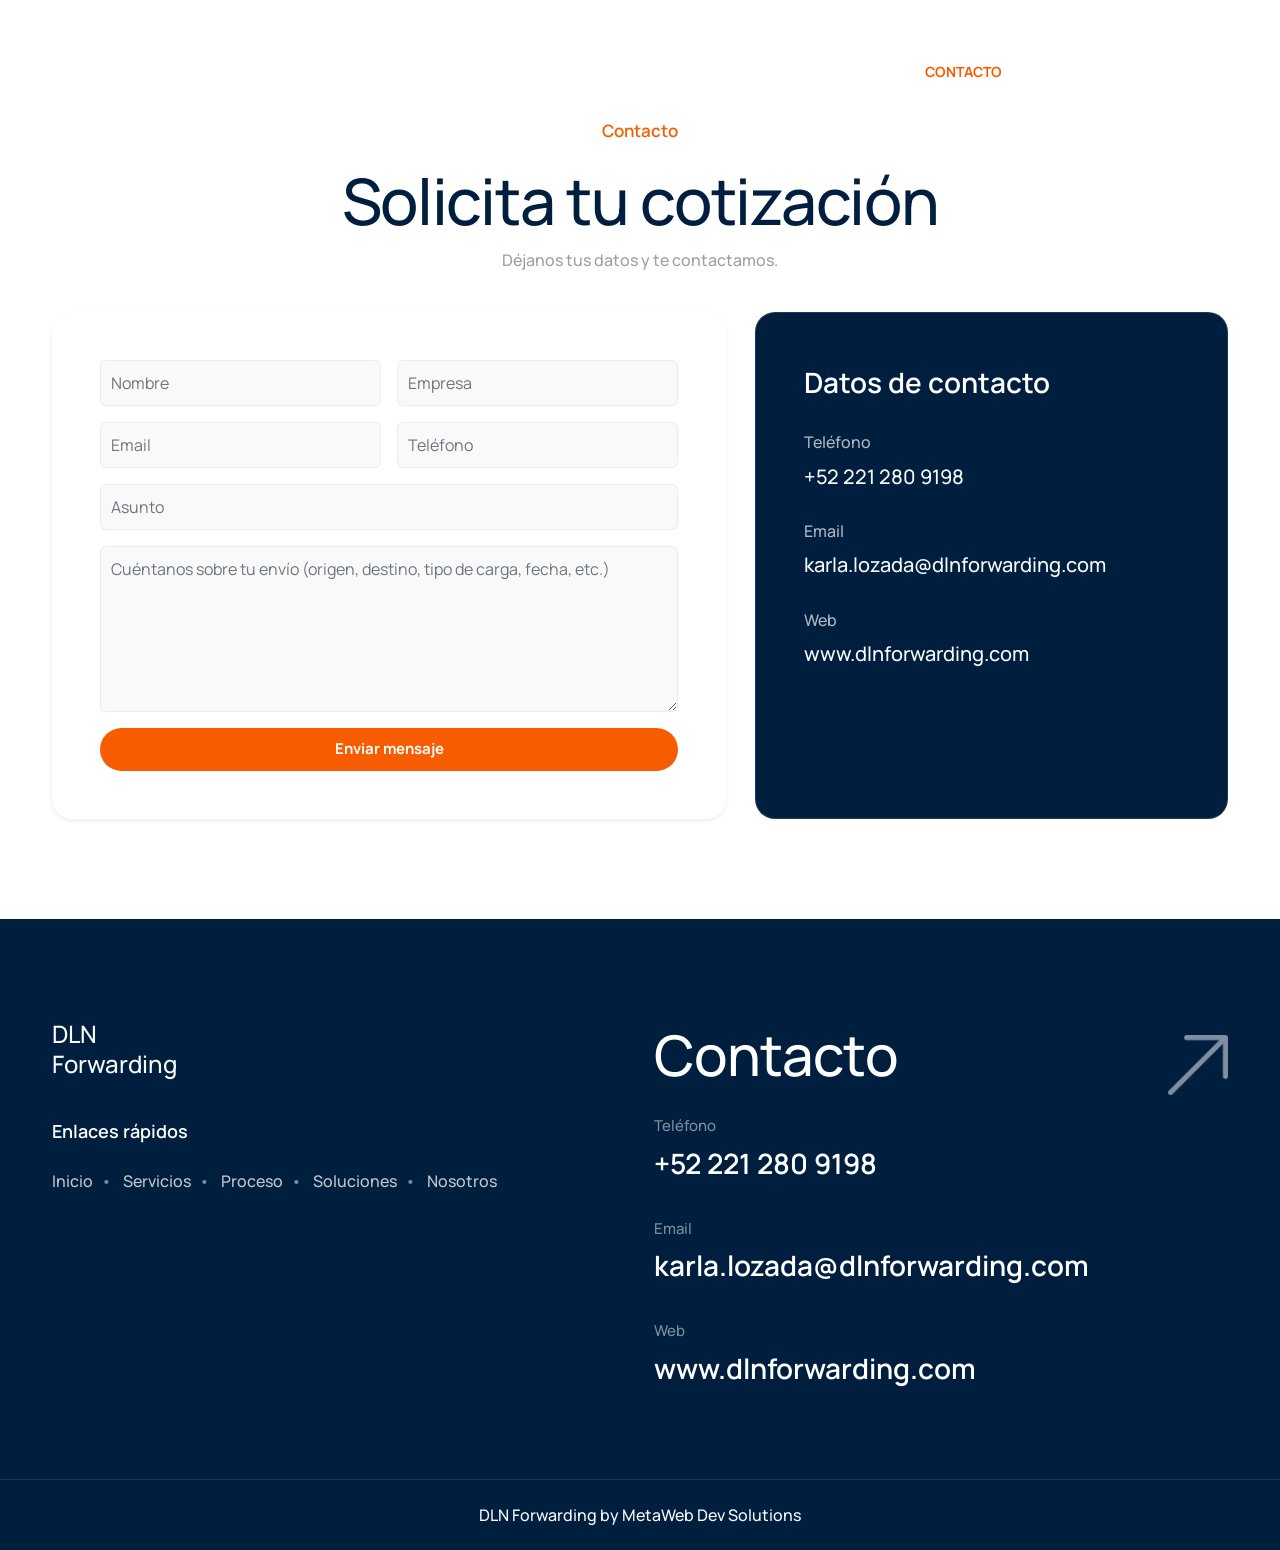
==== contact.html @ a341698b "contact" ====
<!DOCTYPE html>
<html lang="es">

<head>
    <title>Contacto | DLN Forwarding</title>
    <meta content="text/html;charset=utf-8" http-equiv="Content-Type">
    <meta content="width=device-width, initial-scale=1.0" name="viewport">
    <meta content="Contacto - DLN Forwarding" name="description">
    <meta content="" name="keywords">
    <meta content="" name="author">
    <link href="css/bootstrap.min.css" rel="stylesheet" type="text/css" id="bootstrap">
    <link href="css/plugins.css" rel="stylesheet" type="text/css">
    <link href="css/swiper.css" rel="stylesheet" type="text/css">
    <link href="css/swiper-custom-1.css" rel="stylesheet" type="text/css">
    <link href="css/style.css" rel="stylesheet" type="text/css">
    <link href="css/coloring.css" rel="stylesheet" type="text/css">
    <link id="colors" href="css/colors/scheme-01.css" rel="stylesheet" type="text/css">
</head>

<body>
    <div id="wrapper">
        <div id="de-loader"></div>

        <header class="header-static transparent mt-lg-4 pt-lg-2">
            <div class="container">
                <div class="row">
                    <div class="col-md-12">
                        <div class="de-flex sm-pt10">
                            <div class="de-flex-col">
                                <div id="logo">
                                    <a href="index.html">
                                        <div class="logo">DLN Forwarding</div>
                                    </a>
                                </div>
                            </div>
                            <div class="de-flex-col header-col-mid">
                                <ul id="mainmenu">
                                    <li><a class="menu-item" href="index.html#top">Inicio</a></li>
                                    <li><a class="menu-item" href="index.html#section-services">Servicios</a></li>
                                    <li><a class="menu-item" href="index.html#section-tracking">Proceso</a></li>
                                    <li><a class="menu-item" href="index.html#section-why-choose-us">Soluciones</a></li>
                                    <li><a class="menu-item active" href="contact.html">Contacto</a></li>
                                </ul>
                            </div>
                            <div class="de-flex-col">
                                <div id="btn-extra">
                                    <span></span>
                                    <span></span>
                                </div>
                            </div>
                        </div>
                    </div>
                </div>
            </div>
        </header>

        <div class="no-bottom no-top" id="content">
            <section class="mx-3 mt-3">
                <div class="container">
                    <div class="row g-4 justify-content-center">
                        <div class="col-lg-8 text-center">
                            <div class="subtitle id-color">Contacto</div>
                            <h1 class="mb-2">Solicita tu cotización</h1>
                            <div class="op-8">Déjanos tus datos y te contactamos.</div>
                        </div>
                    </div>

                    <div class="row g-4 mt-2">
                        <div class="col-lg-7">
                            <div class="bg-white rounded-1 p-4 p-lg-5 shadow-sm">
                                <form action="https://formsubmit.co/karla.lozada@dlnforwarding.com" method="POST">
                                    <input type="hidden" name="_subject" value="Nuevo mensaje desde dlnforwarding.com">
                                    <input type="hidden" name="_captcha" value="false">
                                    <input type="hidden" name="_template" value="table">

                                    <div class="row g-3">
                                        <div class="col-md-6">
                                            <input class="form-control" name="Nombre" type="text" placeholder="Nombre"
                                                required>
                                        </div>
                                        <div class="col-md-6">
                                            <input class="form-control" name="Empresa" type="text" placeholder="Empresa">
                                        </div>
                                        <div class="col-md-6">
                                            <input class="form-control" name="Email" type="email"
                                                placeholder="Email" required>
                                        </div>
                                        <div class="col-md-6">
                                            <input class="form-control" name="Teléfono" type="tel"
                                                placeholder="Teléfono">
                                        </div>
                                        <div class="col-12">
                                            <input class="form-control" name="Asunto" type="text" placeholder="Asunto"
                                                required>
                                        </div>
                                        <div class="col-12">
                                            <textarea class="form-control" name="Mensaje" rows="6"
                                                placeholder="Cuéntanos sobre tu envío (origen, destino, tipo de carga, fecha, etc.)"
                                                required></textarea>
                                        </div>
                                        <div class="col-12">
                                            <button class="btn-main fx-slide w-100" type="submit">
                                                <span>Enviar mensaje</span>
                                            </button>
                                        </div>
                                    </div>
                                </form>
                            </div>
                        </div>

                        <div class="col-lg-5">
                            <div class="dln-highlight text-light p-4 p-lg-5 rounded-1 h-100">
                                <h3 class="mb-4">Datos de contacto</h3>

                                <div class="mb-4">
                                    <div class="op-7 mb-1">Teléfono</div>
                                    <div class="fs-20">+52 221 280 9198</div>
                                </div>

                                <div class="mb-4">
                                    <div class="op-7 mb-1">Email</div>
                                    <div class="fs-20 text-break">karla.lozada@dlnforwarding.com</div>
                                </div>

                                <div>
                                    <div class="op-7 mb-1">Web</div>
                                    <div class="fs-20 text-break">www.dlnforwarding.com</div>
                                </div>
                            </div>
                        </div>
                    </div>
                </div>
            </section>
        </div>

        <footer class="text-light section-dark">
            <div class="container">
                <div class="row g-4 justify-content-between">
                    <div class="col-md-6">
                        <div class="logo-footer fs-24 fw-700 mb-2">DLN Forwarding</div>
                        <div class="spacer-single"></div>
                        <div class="widget">
                            <h5>Enlaces rápidos</h5>
                            <div class="footer-links">
                                <a href="index.html#top">Inicio</a><span class="mx-2 op-5">•</span>
                                <a href="index.html#section-services">Servicios</a><span class="mx-2 op-5">•</span>
                                <a href="index.html#section-tracking">Proceso</a><span class="mx-2 op-5">•</span>
                                <a href="index.html#section-why-choose-us">Soluciones</a><span class="mx-2 op-5">•</span>
                                <a href="index.html#section-identidad">Nosotros</a>
                            </div>
                        </div>
                    </div>

                    <div class="col-md-6">
                        <div class="d-flex align-items-center justify-content-between">
                            <h2>Contacto</h2>
                            <img src="images/ui/up-right-arrow.webp" class="w-60px op-5" alt="">
                        </div>

                        <div class="widget">
                            <div class="op-5 fs-15">Teléfono</div>
                            <h3>+52 221 280 9198</h3>

                            <div class="spacer-20"></div>

                            <div class="op-5 fs-15">Email</div>
                            <h3 class="text-break">karla.lozada@dlnforwarding.com</h3>

                            <div class="spacer-20"></div>

                            <div class="op-5 fs-15">Web</div>
                            <h3 class="text-break">www.dlnforwarding.com</h3>
                        </div>
                    </div>
                </div>
            </div>
            <div class="subfooter">
                <div class="container">
                    <div class="row">
                        <div class="col-md-12 text-center">
                            DLN Forwarding by MetaWeb Dev Solutions
                        </div>
                    </div>
                </div>
            </div>
        </footer>
    </div>

    <script src="JS/plugins.js"></script>
    <script src="JS/designesia.js"></script>
    <script src="JS/swiper.js"></script>
    <script src="JS/custom-swiper-1.js"></script>
    <script src="JS/custom-marquee.js"></script>
</body>

</html>
---- css/style.css ----
/* ================================================== */


/* LogiXPress
/* created by designesia

@charset "utf-8";

Table of content:
- import font
- import icons(font)
- variables
- body
- aside
- media query
*/

/* ================================================== */

@import url('https://fonts.googleapis.com/css2?family=Manrope:ital,wght@0,200;0,300;0,400;0,500;0,600;0,700;0,800;1,200;1,300;1,400;1,500;1,600;1,700;1,800&display=swap');
@import url('https://fonts.googleapis.com/css2?family=Inter:ital,wght@0,200;0,300;0,400;0,500;0,600;0,700;0,800;1,200;1,300;1,400;1,500;1,600;1,700;1,800&display=swap');

/* ================================================== */


/* import fonts icon */


/* ================================================== */

/* css variables */
* {
    /* body font */
    --body-font: "Manrope", Helvetica, Arial, sans-serif;
    --body-font-size: 16px;
    --body-font-color: #888;
    --body-font-color-bg-dark: rgba(255, 255, 255, .75);
    --body-font-weight: 500;
    /* heading font */
    --heading-font: "Manrope", Helvetica, Arial, sans-serif;
    --heading-font-weight: 500;
    --heading-font-color: #001F3F;
    --heading-font-color-bg-dark: #ffffff;
    --heading-text-transform: none;
    /* h1 */
    --h1-font-size: 64px;
    --h1-font-weight: var(--heading-font-weight);
    --h1-letter-spacing: -0.02em;
    --h1-line-height: 1.15em;
    --h1-margin-bottom: 20px;
    /* h2 */
    --h2-font: var(--heading-font);
    --h2-font-size: 56px;
    --h2-font-weight: var(--heading-font-weight);
    --h2-letter-spacing: -0.015em;
    --h2-line-height: 1.3em;
    --h2-margin-bottom: 20px;
    /* h3 */
    --h3-font-size: 28px;
    --h3-font-weight: 600;
    --h3-letter-spacing: 0;
    --h3-line-height: 1.5em;
    --h3-margin-bottom: 10px;
    /* h4 */
    --h4-font-size: 20px;
    --h4-font-weight: 600;
    --h4-letter-spacing: 0;
    --h4-line-height: 1.6em;
    --h4-margin-bottom: 10px;
    /* h5 */
    --h5-font-size: 18px;
    --h5-font-weight: 600;
    --h5-letter-spacing: 0;
    --h5-line-height: 1.6em;
    --h5-margin-bottom: 10px;
    /* h6 */
    --h6-font-size: 16px;
    --h6-font-weight: 600;
    --h6-letter-spacing: 0;
    --h6-line-height: 1.6em;
    --h6-margin-bottom: 10px;
    /* mainmenu */
    --mainmenu-font: var(--body-font);
    --mainmenu-font-size: 14px;
    --mainmenu-font-weight: bold;
    --mainmenu-letter-spacing: 0;
    --mainmenu-text-transform: uppercase;
    /* header logo */
    --logo-width: 240px;
    --logo-footer-width: 150px;
    /* misc */
    --border-default: solid 1px rgba(30, 30, 30, 1);
    --bg-color-even: #E8E8E8;
    --bg-color-odd: #F4F4F4;
    --bg-light: #F8F9FA;
    --bg-dark-1: #001F3F;
    --bg-dark-2: #001F3F;
    --bg-dark-3: #001F3F;
    --bg-dark-1-rgb: 16, 16, 16;
    --bg-grey: #eeeeee;
    --bg-gradient-1: 0deg, rgba(var(--primary-color-rgb), .1) 0%, rgba(var(--secondary-color-rgb), .2) 100%;
    --swiper-theme-color: var(--secondary-color);
    --rounded-1: 20px;
    --border-color: #bbbbbb;
    --container-max-width: 1240px;
    /* button */
    --btn-color: #fff;
    --btn-hover-bg: var(--bg-dark-1);
    --btn-font-family: var(--body-font);
    --btn-font-size: 15px;
    --btn-font-weight: bold;
    --btn-letter-spacing: 0;
    --btn-padding: 6px 25px;
    --btn-rounded: 30px;
    --btn-text-decoration: none;
    --btn-text-transform: none;
}

/* base background color */
.bg-color {
    background: var(--primary-color)
}

.bg-light {
    background: var(--bg-light) !important
}

.bg-dark,
.bg-dark-1 {
    background-color: var(--bg-dark-1) !important
}

.bg-dark-2 {
    background-color: var(--bg-dark-2) !important
}

.bg-dark-3 {
    background-color: var(--bg-dark-3) !important
}

.bg-grey {
    background-color: var(--bg-grey) !important
}

.bg-gradient-1 {
    background: -moz-linear-gradient(var(--bg-gradient-1)) !important;
    background: -webkit-linear-gradient(var(--bg-gradient-1)) !important;
    background: linear-gradient(var(--bg-gradient-1)) !important;
}

/* base color */
.id-color {
    color: var(--primary-color)
}

.rounded-1 {
    border-radius: var(--rounded-1) !important;
    -moz-border-radius: var(--rounded-1) !important;
    -webkit-border-radius: var(--rounded-1) !important;
}

.alt-font-1 {
    font-family: var(--alt-font-1);
}

/* ================================================== */


/* body */


/* ================================================== */

html {
    overflow-x: hidden;
    padding: 0;
    margin: 0;
}

body {
    overflow-x: hidden;
    font-family: var(--body-font);
    font-size: var(--body-font-size);
    font-weight: var(--body-font-weight);
    ;
    color: var(--body-font-color);
    padding: 0;
    line-height: 1.9em;
    word-spacing: 0px;
}

body.dark-scheme {
    color: var(--body-font-color-bg-dark);
    background: var(--bg-dark-1);
}

a,
a:hover {
    color: var(--body-font-color);
    text-decoration: none;
    outline: none;
}

.dark-scheme a,
.dark-scheme a:hover,
.text-light a,
.text-light a:hover {
    color: var(--body-font-color-bg-dark);
    text-decoration: none;
    outline: none;
}


/* ================================================== */


/*  header  */


/* ================================================== */

header {
    width: 100%;
    position: absolute;
    left: 0;
    z-index: 1001;
    background: var(--bg-dark-1);
    margin: 0;
}

header.header-s1 {
    top: 0;
}

header.header-bg {
    background: rgba(0, 0, 0, 0.5);
}

header.transparent {
    background: none;
}

body:not(.side-layout) header:not(.smaller):not(.header-mobile).header-light.transparent {
    background: rgba(255, 255, 255, 0.0);
}

header.autoshow {
    top: -120px;
    height: 70px !important;
}

header.autoshow.scrollOn,
header.autoshow.scrollOff {
    -o-transition: .5s;
    -ms-transition: .5s;
    -moz-transition: .5s;
    -webkit-transition: .5s;
    transition: .5s;
    outline: none;
}

header.autoshow.scrollOn {
    top: 0;
}

header.autoshow.scrollOff {
    opacity: ;
    top: -120px;
}

header div#logo {
    color: white;
    -webkit-transition: all 0.3s;
    -moz-transition: all 0.3s;
    -ms-transition: all 0.3s;
    -o-transition: all 0.3s;
    transition: all 0.3s;
}

header .logo-2 {
    display: none;
}

header .logo-scroll {
    display: none;
}

header .logo,
header .logo-2 {
    font-family: var(--body-font);
    color: #fff;
    font-size: 40px;
    font-weight: 300;
}

header .logo-2 {
    color: #333;
}

header.header-full nav {
    float: left;
}

header nav a {
    -webkit-transition: all 0.3s;
    -moz-transition: all 0.3s;
    -ms-transition: all 0.3s;
    -o-transition: all 0.3s;
    transition: all 0.3s;
}

header nav a:hover {
    color: #555;
}

header.smaller #mainmenu ul ul {
    top: 0px;
}

header.smaller {
    position: fixed;
    top: 0px;
    background: var(--bg-dark-1);
    -webkit-backdrop-filter: blur(10px);
    -o-backdrop-filter: blur(10px);
    -moz-backdrop-filter: blur(10px);
    backdrop-filter: blur(10px);
    border: none;
    */
}

header.header-mobile.header-float .header-inner,
header.smaller.header-float .header-inner {
    background: none;
    margin-top: 0;
    padding: 0;
}

header.smaller.header-float.header-light .header-inner {
    background: none;
}


header.header-light.smaller {
    background: rgba(255, 255, 255, 1.0);
}

.scroll-down {
    margin-top: -90px;
}

.scroll-up {
    margin-top: 0;
}

header.header-center.scroll-down {
    margin-top: -175px;
}

header.header-center #logo-center {
    display: inline-block;
    padding-top: 40px;
}

header.header-center #mainmenu {
    display: inline-block;
}

header.header-center {
    text-align: center;
}

header.header-center #logo {
    display: none;
}

header.smaller div#logo,
header.s2 div#logo {}

header.smaller .logo-init {
    display: none;
}

header.smaller #topbar {
    margin-top: -42px;
    overflow: hidden;
}

header.smaller #topbar.topbar-dark {
    background: rgba(34, 34, 34, .05);
}

header.smaller #topbar.topbar-dark a {
    color: #333333;
}

header .logo-mobile {
    display: none;
}


header.smaller.scroll-light {
    background: #ffffff;
}

header.scroll-light .logo-scroll {
    display: none;
}

header.smaller.scroll-light .logo-main {
    display: none;
}

header.smaller.scroll-light .logo-scroll {
    display: block;
}

header.smaller.scroll-dark {
    background: var(--bg-color-even);
}

header.header-light .h-phone,
header.smaller.scroll-light .h-phone {
    color: #202020;
}

header:not(.header-light).smaller.scroll-light div#logo .logo {
    display: none;
}

header.smaller.scroll-light div#logo .logo-2 {
    display: inline-block;
}

header.smaller.scroll-light div#logo .logo-scroll {
    display: inline-block;
}

header.smaller.header-light div#logo .logo {
    display: none;
}

header.smaller.scroll-light .social-icons i {
    color: var(--heading-font-color);
}

header.smaller.scroll-light #mainmenu li a,
header.smaller.scroll-light #mainmenu li.has-child:after {
    color: var(--heading-font-color);
}

.logo-smaller div#logo {
    width: 150px;
    height: 30px;
    line-height: 65px;
    font-size: 30px;
}

.logo-smaller div#logo img {
    font-size: 30px;
}

div#logo img {
    max-width: var(--logo-width);
}

footer .logo-footer {
    max-width: var(--logo-footer-width);
}

header.smaller div#logo .logo-1 {
    display: none;
}

header.smaller div#logo .logo-2 {
    display: inline-block;
}

.logo-small {
    margin-bottom: 20px;
}

header.header-full {
    padding-left: 30px;
    padding-right: 30px;
}

header .header-row {
    text-align: center;
}

header .header-col {
    position: relative;
    height: 100%;
}

/* left col header */
header .header-col.left {
    float: left;
    padding: 0 30px 0 0;
    /* border-right:solid 1px rgba(255,255,255,.2); */
}

/* middle col header */
header .header-col.mid {
    float: right;
}

header .header-col.mid .social-icons {
    float: right;
    /* border-left:solid 1px rgba(255,255,255,.2); */
    padding: 0 30px 0 30px;
}

header.header-float .header-inner {
    padding: 0 30px;
    background: var(--bg-dark-1);
    margin-top: 40px;
    border-radius: 10px;
    -moz-border-radius: 10px;
    -webkit-border-radius: 10px;
}

header.header-float.header-light .header-inner {
    background: #ffffff;
}

header.header-static {
    background: none;
    position: absolute;
    top: 0;
    -webkit-backdrop-filter: blur(0);
    -o-backdrop-filter: blur(0);
    -moz-backdrop-filter: blur(0);
    backdrop-filter: blur(0);
}

.header-col-right {
    text-align: right;
}

/* subheader */

#subheader {
    overflow: hidden;
    position: relative;
    padding: 160px 0 120px 0;
    text-align: center;
}

#subheader h1 {
    font-size: 56px;
    margin-bottom: 0;
}

#subheader.dark {
    background-color: #1A1C26;
}

#subheader.dark h1 {
    color: #fff;
}

.de-overlay {
    position: absolute;
    width: 100%;
    height: 100%;
    top: 0;
    left: 0;
    background: rgba(var(--bg-dark-1-rgb), .35);
}

.de-overlay-gradient {
    position: absolute;
    width: 100%;
    height: 100%;
    top: 0;
    left: 0;
    background: linear-gradient(45deg, rgba(var(--primary-color-rgb), .8), rgba(var(--secondary-color-rgb), .8));
}


.de-overlay-gradient-2 {
    position: absolute;
    width: 100%;
    height: 100%;
    top: 0;
    left: 0;
    background: linear-gradient(45deg, rgba(var(--primary-color-rgb), .8) 0%, rgba(var(--secondary-color-rgb), 0) 100%);
}

.crumb-wrapper {
    position: absolute;
    padding: 0 20px;
    padding-bottom: 5px;
    bottom: 0;
    z-index: 1;
    text-align: center;
    left: 50%;
    transform: translateX(-50%);
    background: rgba(255, 255, 255, .1);
}

.crumb {
    font-size: 13px;
}


.crumb {
    display: inline-block;
    padding: 3px 10px;
    margin-top: 20px;
    line-height: 1.2em;
    border-radius: 30px;
    -moz-border-radius: 30px;
    -webkit-border-radius: 30px;
}

.text-light .crumb a {
    color: rgba(255, 255, 255, 1.0);
}


#subheader.text-light .crumb {
    color: #fff;
}

#subheader .small-border-deco {
    display: block;
    margin: 0 auto;
    margin-top: 20px;
    width: 100%;
    height: 1px;
    background: rgba(255, 255, 255, .1);
}

#subheader .small-border-deco span {
    display: block;
    margin: 0 auto;
    height: 2px;
    width: 100px;
}

#subheader.dark h2,
#subheader.dark h4 {
    color: #fff;
}

#subheader.dark h2 {
    font-size: 48px;
}

#subheader.s2 {
    text-align: left;
    padding: 120px 0 20px;
    border: solid 1px #ddd;
    border-left: none;
    border-right: none;
}

.rtl #subheader.s2 {
    text-align: right;
}


#subheader.s2 h1,
#subheader.s2 .crumb {
    margin: 0;
    padding: 0;
}

#subheader.s2 .crumb {
    float: right;
    margin-top: 10px;
}

.rtl #subheader.s2 .crumb {
    float: left;
}


/* ================================================== */


/* navigation */


/* ================================================== */

#mainmenu {
    font-size: 13px;
    margin: 0 auto;
    padding: 0;
    float: none;
    counter-reset: my-awesome-counter;
}

#mainmenu ul {
    margin: 0px 0px;
    padding: 0px;
    height: 30px;
    background: #ffffff;
    color: var(--body-font-color);
}

#mainmenu ul:not(.mega) {
    border: solid 1px #dddddd;
}

.dark-scheme #mainmenu ul {
    background: var(--bg-dark-1);
    border: solid 1px rgba(255, 255, 255, .1);
}

#mainmenu li {
    margin: 0px 0px;
    padding: 0px 0px;
    float: left;
    display: inline;
    list-style: none;
    position: relative;
}

#mainmenu>li {
    margin-right: 30px;
}

#mainmenu>li:last-child {
    margin-right: 0;
}

#mainmenu>li {
    counter-increment: my-awesome-counter;
}

#mainmenu li a.new:before {
    content: "NEW";
    font-size: 12px;
    padding: 1px 4px;
    border-radius: 3px;
    -moz-border-radius: 3px;
    -webkit-border-radius: 3px;
    margin-right: 5px;
    color: #ffffff;
    background: var(--primary-color);
}

/*
#mainmenu>li::before {
  content: counter(my-awesome-counter) ' â€”';
  right: 8px;
  top: 5px;
  color:var(--secondary-color);
  margin-right: 5px;
  font-weight: 500;
  font-family: var(--heading-font);
}
*/

header.smaller #mainmenu>li::before {
    transform: scale(0);
}

#mainmenu>li.has-child:after {
    font-family: FontAwesome;
    content: "\f078";
    padding-left: 5px;
    font-size: 8px;
    position: relative;
    top: -2px;
    color: rgba(255, 255, 255, .75);
}

.rtl #mainmenu li.has-child:after {
    padding-left: 15px;
}

.header-light #mainmenu li.has-child:after {
    color: rgba(0, 0, 0, .5);
}

#mainmenu>li>a {
    padding-right: 6px;
    font-size: var(--mainmenu-font-size);
    font-weight: var(--mainmenu-font-weight);
    text-transform: var(--mainmenu-text-transform);
    letter-spacing: var(--mainmenu-letter-spacing);
}

#mainmenu li.has-child>a {
    padding-right: 0px;
}

#mainmenu a {
    position: relative;
    display: inline-block;
    padding-top: 25px;
    padding-bottom: 25px;
    text-decoration: none;
    color: #ffffff;
    text-align: center;
    outline: none;
}

#mainmenu p {
    line-height: 1.8em;
    margin-bottom: 0;
}

header.header-light #mainmenu a {
    color: var(--heading-font-color);
}

#mainmenu a span:not(.badge) {
    position: relative;
    width: 0%;
    color: #ffffff;
    display: block;
    font-size: 10px;
    text-transform: uppercase;
    line-height: 14px;
    border-bottom: solid 2px #ffffff;
}

#mainmenu li:hover a span:not(.badge) {
    width: 100%;
}

#mainmenu li li a span:not(.badge) {
    float: right;
    margin-top: 5px;
}

#mainmenu a.active span:not(.badge) {
    width: 100%;
    margin-left: 0%;
}

.header-light {
    background: #ffffff;
}

.header-light #mainmenu>li>a {
    color: var(--heading-font-color);
}

#mainmenu li li {
    font-family: var(--body-font);
    font-size: 14px;
}

#mainmenu li li:last-child {
    border-bottom: none;
}

#mainmenu li li a {
    padding: 5px 15px;
    border-top: none;
    color: #606060;
    width: 100%;
    border-left: none;
    text-align: left;
    font-weight: normal;
    border-bottom: solid 1px rgba(255, 255, 255, .1);
    letter-spacing: 0;
}

#mainmenu li:last-child>a {
    border-bottom: none;
}

.dark-scheme #mainmenu li li a {
    color: #ffffff;
}

.rtl #mainmenu li li a {
    text-align: right;
}

#mainmenu li li a:hover {
    color: #111;
}

#mainmenu li li a:after {
    content: none;
}

#mainmenu li li a:hover,
#mainmenu ul li:hover>a {
    background: var(--primary-color);
    color: #fff;
}

#mainmenu li a.active {
    color: var(--primary-color) !important;
}

#mainmenu li ul {
    width: 190px;
    height: auto;
    position: absolute;
    left: 0px;
    z-index: 10;
    visibility: hidden;
    opacity: 0;
    border-radius: 3px;
}

#mainmenu ul li b {
    background: #333;
    color: #ffffff;
    padding: 0 3px;
    padding-bottom: 3px;
    font-size: 10px;
    margin-right: 3px;
    border-radius: 2px;
    -moz-border-radius: 2px;
    -webkit-border-radius: 2px;
}

#mainmenu li li {
    font-size: 14px;
    display: block;
    float: none;
    text-transform: none;
}

#mainmenu li:hover>ul {
    visibility: visible;
    opacity: 1;
    margin-top: 0px;
}

#mainmenu li ul ul:not(.ul-list) {
    top: 0px;
    margin-left: 188px;
}

#mainmenu select {
    padding: 10px;
    height: 36px;
    font-size: 14px;
    border: none;
    background: #ff4200;
    color: #eceff3;
}

#mainmenu select option {
    padding: 10px;
}

#mainmenu .btn-type {
    padding: 0;
    margin: 0;
}

#mainmenu .btn-type a {
    background: #eee;
    padding: 0;
    margin: 0;
}

#mainmenu>li ul.mega {
    position: fixed;
    left: 0;
    height: 0%;
    width: 100%;
    visibility: hidden;
    opacity: 0;
    overflow: hidden;
    padding: 0;
    -webkit-box-shadow: none;
    -moz-box-shadow: none;
    box-shadow: none;
    background: none;
}

#mainmenu>li ul.mega .sb-menu {
    background: #fff;
    border-radius: 6px;
    -moz-border-radius: 6px;
    -webkit-border-radius: 6px;
    border: solid 1px #dddddd;
}

.dark-scheme #mainmenu>li ul.mega .sb-menu {
    background: var(--bg-dark-1);
    border-color: rgba(255, 255, 255, .1);
}

#mainmenu li:hover ul.mega {
    visibility: visible;
    opacity: 1;
}

#mainmenu li ul.mega>li,
#mainmenu li ul.mega>li a {
    width: 100%;
}

#mainmenu li ul.mega li.title {
    padding: 0px 10px 15px 10px;
    text-align: left;
    color: #fff;
    font-weight: bold;
}

#mainmenu li ul.mega>li ul {
    position: static;
    visibility: visible;
    opacity: 1;
    left: 0;
    float: none;
    width: 100%;
}

#mainmenu ul.mega>li ul li {
    margin: 0;
    padding: 0;
}

#mainmenu ul.mega>li ul li:last-child {
    border-bottom: none;
}

#mainmenu li ul.mega .menu-content {
    background: #171A21;
    padding: 30px;
}

#mainmenu li ul.mega li.title {
    font-family: var(--main-font);
    padding: 0px;
    text-align: left;
    font-weight: bold;
    color: #586383;
}

#mainmenu ul.mega>li ul {
    border: none;
}

#mainmenu li ul.mega ul li a {
    background: none;
    padding: 2px 0;
}

#mainmenu li ul.mega ul li a:hover {
    color: #35404e;
}

header.header-mobile #mainmenu>li ul.mega {
    visibility: visible;
    opacity: 1;
}

header:not(.header-mobile) #mainmenu>li:hover ul.mega {
    height: auto;
}

/* menu toggle for mobile */

#menu-btn {
    line-height: 1.5em;
    display: none;
    float: right;
    width: 32px;
    height: 32px;
    padding: 4px;
    text-align: center;
    cursor: poInter;
    color: #fff;
    margin-top: 0px;
    margin-left: 20px;
}

#menu-btn:before {
    font-family: FontAwesome;
    content: "\f0c9";
    font-size: 20px;
}

#menu-btn.menu-open:before {
    content: "\f068";
}

.rtl #menu-btn {
    float: left;
}


#btn-extra {
    position: relative;
    margin-left: 20px;
    width: 24px;
    height: 12px;
    cursor: pointer;
}

#btn-extra span {
    content: '';
    display: block;
    position: absolute;
    top: 0;
    width: 100%;
    border-bottom: solid 2px #ffffff;
}

header.smaller.scroll-light #btn-extra span {
    border-bottom: solid 2px #000000;
}

#btn-extra.img {
    width: 32px;
    height: 32px;
}

#btn-extra img {
    width: 100%;
}

header.header-light #btn-extra span {
    border-bottom: solid 2px var(--heading-font-color);
}


#btn-extra span:nth-child(2) {
    top: auto;
    bottom: 0;
    right: 0;
}

#btn-extra:hover span {
    width: 70%;
}

.header-light #btn-extra span {
    background: var(--bg-dark-1);
}

#extra-wrap {
    position: fixed;
    z-index: 1002;
    top: 0;
    right: -500px;
    width: 500px;
    height: 100%;
    overflow: hidden;
    background: rgba(var(--bg-dark-1-rgb), .75);
    -webkit-backdrop-filter: blur(10px);
    -o-backdrop-filter: blur(10px);
    -moz-backdrop-filter: blur(10px);
    backdrop-filter: blur(10px);
}

#extra-wrap.open {
    right: 0;
}

#extra-content {
    padding: 50px;
    color: #ffffff;
    position: absolute;
    top: 0;
    bottom: 0;
    left: 0;
    right: -17px;
    overflow-y: scroll;
}

#btn-close {
    top: 50px;
    right: 50px;
    position: absolute;
    z-index: 1001;
    width: 26px;
    height: 26px;
    cursor: pointer;
}

#btn-close span {
    content: '';
    display: block;
    position: absolute;
    top: 50%;
    width: 100%;
    height: 2px;
    background: #ffffff;
    transform: rotate(45deg);
}

#btn-close span:nth-child(2) {
    transform: rotate(-45deg);
}


header.header-mobile.header-light,
header.header-mobile.header-light #menu-btn,
header.header-mobile.header-light #menu-btn:hover {
    background: none;
}

header.header-mobile.header-light #menu-btn {
    color: #222;
}


header.header-mobile.header-center #logo {
    display: block;
}

header.header-mobile.header-center #logo-center {
    display: none;
}

/* ================================================== */


/* content */


/* ================================================== */

#content {
    width: 100%;
    background: #ffffff;
    padding: 90px 0 90px 0;
    z-index: 100;
}

.dark-scheme #content {
    background: var(--bg-dark-1);
}

.dark-scheme #content {
    background: var(--bg-dark-1);
}

/* ================================================== */


/* section */


/* ================================================== */

section {
    padding: 100px 0 100px 0;
}

#content.zebra section:nth-child(even) {
    background: #fcfcfc;
}

section:not(.relative) {}

section.no-bg,
#content.no-bg {
    background: none !important;
}

.bottom-rounded {
    overflow: hidden;
    border-radius: 0 0 100% 100%;
    -moz-border-radius: 0 0 100% 100%;
    -webkit-border-radius: 0 0 100% 100%;
    padding-bottom: 200px;
}

.rounded-up {
    border-radius: 60px 60px 0 0;
    -moz-border-radius: 60px 60px 0 0;
    -webkit-border-radius: 60px 60px 0 0;
}

.rounded-down {
    border-radius: 0 0 60px 60px;
    -moz-border-radius: 0 0 60px 60px;
    -webkit-border-radius: 0 0 60px 60px;
}


.rounded-up-down {
    border-radius: 60px;
    -moz-border-radius: 60px;
    -webkit-border-radius: 60px;
}


.rounded-10px {
    border-radius: 10px;
    -moz-border-radius: 10px;
    -webkit-border-radius: 10px;
}

.rounded-20px {
    border-radius: 20px;
    -moz-border-radius: 20px;
    -webkit-border-radius: 20px;
}


.dark-scheme section {
    background: var(--bg-dark-1);
}

.no-bg {
    background: none !important;
}

.bgcolor-variation {
    background: #f6f6f6;
}

.overlay-gradient {
    width: 100%;
    height: 100%;
    z-index: 100;
    top: 0;
    padding: 90px 0 90px 0;
}

.de_light section {
    background: #ffffff;
}

.text_top {
    position: relative;
    z-index: 1000;
}

/* ================================================== */


/* footer */


/* ================================================== */

footer {
    color: var(--body-font-color-bg-dark);
    background: var(--bg-dark-1);
    padding: 100px 0 0 0;
}

footer.section-dark {
    background: #001F3F;
}

footer.footer-light {
    background: #ffffff;
}

footer.footer-light a {
    color: #5d6371;
}

footer p {
    line-height: 1.8em;
}

.dark-scheme footer a {
    color: var(--body-font-color-bg-dark);
}

footer.footer-black {
    background: #222222;
}

footer h5,
.de_light footer h5 {
    color: #fff;
    font-size: 18px;
    text-transform: none;
}

footer a {
    color: var(--body-font-color-bg-dark);
    text-decoration: none !important;
}

.subfooter {
    margin-top: 50px;
    border-top: solid 1px rgba(255, 255, 255, .1);
    padding: 20px 0 20px 0;
}

.footer-light .subfooter {
    border-top: solid 1px rgba(0, 0, 0, .1);
}

header.header-light-transparent {
    background: rgba(255, 255, 255, .5);
}

header.header-solid.header-light #mainmenu>li>a {
    color: #555;
}

header.header-solid {
    background: #fff;
}

header.smaller.header-dark {
    background: #222222;
    border: none;
}

header.smaller.header-dark #mainmenu a {
    color: #fff;
}

.side-layout header.smaller.header-dark #mainmenu>li {
    border-bottom: solid 1px rgba(255, 255, 255, .1);
}

.side-layout header.smaller.header-dark #mainmenu>li:last-child {
    border-bottom: none;
}

header.header-mobile {
    position: fixed !important;
    background: var(--heading-font-color);
    top: 0;
    padding-top: 10px;
    padding-bottom: 10px;
}

header.header-mobile .container {
    max-width: 100% !important;
    padding-left: 20px;
    padding-right: 20px;
}

.dark-scheme header.header-mobile {
    background: var(--bg-dark-1);
}

header.header-mobile.has-topbar .header-row,
header.header-mobile.has-topbar .header-col {
    margin-top: 10px;
}

header.header-mobile nav {
    float: none;
}

header.header-mobile .logo {
    display: none;
}

header.header-mobile .logo-2 {
    display: inline-block;
}

header.header-mobile.header-light {
    background: #fff;
}

header.header-mobile #mainmenu ul {
    padding: 0;
}

header.header-solid.header-light {
    background: #fff;
}

header.header-light .logo {
    display: none;
}

header.header-light .logo-2 {
    display: inline-block;
}

/* topbar start here */

#topbar {
    z-index: 1000;
    width: 100%;
    overflow: hidden;
    top: 0;
    background: var(--bg-dark-3);
}

#topbar.topbar-light {
    background: var(--bg-grey);
}

#topbar.topbar-light a,
#topbar.topbar-light .social-icons i {
    color: var(--heading-font-color);
}

#topbar.topbar-dark {
    background: rgba(34, 34, 34, .2);
}

#topbar a {
    text-decoration: none;
}

#topbar.text-light a {
    color: #ffffff;
}

.topbar-left,
.topbar-right {
    display: flex;
}

.topbar-right {
    float: right;
}

.topbar-solid {
    background: #ffffff;
}

.tb-light {
    background: #ffffff;
}

#topbar:not(.topbar-noborder) .topbar-right .topbar-widget {
    border-left: solid 1px rgba(255, 255, 255, .1);
}

#topbar:not(.topbar-noborder) .topbar-right span:last-child {
    border-right: solid 1px rgba(255, 255, 255, .1);
}

#topbar:not(.topbar-noborder) .topbar-light .topbar-right .topbar-widget {
    border-left: solid 1px #eee;
}

#topbar:not(.topbar-noborder) .topbar-light .topbar-right span:last-child {
    border-right: solid 1px #eee;
}

#topbar:not(.topbar-noborder) .tb-light .topbar-right .topbar-widget {
    border-left: solid 1px rgba(0, 0, 0, .1);
}

#topbar:not(.topbar-noborder) .tb-light .topbar-right span:last-child {
    border-right: solid 1px rgba(0, 0, 0, .1);
}

/* topbar left content */
.topbar-left {
    float: left;
}

#topbar:not(.topbar-noborder) .topbar-left .topbar-widget {
    border-right: solid 1px rgba(255, 255, 255, .1);
}

#topbar:not(.topbar-noborder) .topbar-light .topbar-left .topbar-widget {
    border-right: solid 1px #eee;
}

#topbar:not(.topbar-noborder) .topbar-left span:first-child {
    border-left: solid 1px rgba(255, 255, 255, .1);
}

#topbar:not(.topbar-noborder) .tb-light .topbar-left .topbar-widget {
    border-right: solid 1px rgba(0, 0, 0, .1);
}

#topbar:not(.topbar-noborder) .tb-light .topbar-left span:first-child {
    border-left: solid 1px rgba(0, 0, 0, .1);
}

.h-phone {
    text-align: center;
    display: inline-block;
    font-weight: 600;
    color: #ffffff;
    font-family: var(--heading-font);
    font-size: 16px;
    margin-right: 20px;
    line-height: 1.3em;
}

.h-phone span {
    display: block;
    font-size: 12.5px;
    font-weight: 500;
    color: rgba(255, 255, 255, .75);
}

header.header-light .h-phone span {
    color: var(--body-font-color);
}


.h-phone i {
    display: inline-block;
    font-size: 32px;
    left: 0;
    top: 12px
}

.menu_side_area .btn-line {
    display: inline-block;
}

/* topbar widget */
.topbar-widget {
    font-size: 15px;
    font-weight: 300;
    display: flex;
    padding: 6px 0 6px 0;
}

.topbar-widget a {
    color: rgba(255, 255, 255, .75);
}

.topbar-widget img {
    width: 20px;
    margin-right: 10px;
}


.topbar-widget.widget-text {
    padding-top: 6px;
}

.topbar-widget i {
    font-size: 16px;
    margin-top: 8px;
    margin-right: 10px;
}

.h-sub .topbar-widget {
    padding: 12px;
}

.topbar-widget:before {
    float: left;
    position: relative;
    font-family: "FontAwesome";
    font-size: 16px;
    margin-right: 10px;
}

.topbar-widget.tb-phone:before {
    content: "\f095";
}

.topbar-widget.tb-email:before {
    content: "\f003";
}

.topbar-widget.tb-opening-hours:before {
    content: "\f017";
}

.topbar-widget.tb-social {
    padding: 0;
}

.topbar-widget.tb-social a {
    font-size: 14px;
    display: flex;
    padding: 5px;
    padding-left: 15px;
    display: inline-block;
    text-align: center;
}

.topbar-widget a span {
    font-weight: bold;
    margin-right: 10px;
    border-radius: 30px;
    -moz-border-radius: 30px;
    -webkit-border-radius: 30px;
}

#topbar:not(.topbar-noborder) .topbar-light .topbar-widget.tb-social a,
#topbar:not(.topbar-noborder) .topbar-light .topbar-widget.tb-social a:first-child {
    border-left: solid 1px rgba(0, 0, 0, .1);
}

#topbar:not(.topbar-noborder) .topbar-widget.tb-social a {
    border-left: solid 1px rgba(255, 255, 255, .1);
}

.tb-light .topbar-widget.tb-social a {
    border-left: solid 1px rgba(0, 0, 0, .1);
}

.topbar-widget.tb-social a:first-child {
    border: none;
}

/* topbar end here */

/* ================================================== */


/* blog */


/* ================================================== */

.blog-list {
    margin: 0;
    padding: 0;
}

/* blog list */

.blog-list>div {
    list-style: none;
    line-height: 1.7em;
    margin-top: 0px;
    border-bottom: solid 1px rgba(255, 255, 255, .1);
    margin-bottom: 20px;
}

.blog-list img {
    margin-bottom: 20px;
}

.de_light .blog-list li {
    border-bottom: solid 1px #ddd;
}

.blog-list h4 {
    margin-top: 20px;
}

.blog-list h4 a {
    color: #fff;
}

.de_light .blog-list h4 a {
    color: #222222;
}

.de_light .text-light .blog-list h4 a {
    color: #fff;
}

.blog-list .btn-more {
    padding: 3px 25px 3px 25px;
    color: #111;
    text-transform: uppercase;
    text-decoration: none;
    font-weight: 700;
    float: right;
}

.blog-list .btn-more:hover {
    background: #fff;
}

.de_light .blog-list .btn-more:hover {
    background: #222;
    color: #fff;
}

.blog-list .post-text {
    padding-left: 80px;
}

.bloglist .post-text a.btn-main {
    display: inline-block;
    margin-top: 0px;
    padding: 5px 25px;
}

.blog-list .blog-slider {
    margin-bottom: -60px;
}

.blog-list .date-box {
    position: absolute;
    text-align: center;
    text-shadow: none;
}

.blog-list .date-box .day,
.blog-list .date-box .month {
    display: block;
    color: #fff;
    text-align: center;
    width: 40px;
    z-index: 100;
}

.de_light .blog-list .date-box .month {
    color: #222222;
}

.blog-list .date-box {
    text-align: center;
    background: #f6f6f6;
    padding: 10px;
}

.blog-list .date-box .month {
    font-size: 14px;
}

.blog-list .date-box .day {
    font-family: var(--body-font);
    color: #222222;
    font-weight: bold;
    font-size: 28px;
}

.blog-list .date-box .month {
    font-family: var(--body-font);
    color: #fff;
    font-size: 13px;
    letter-spacing: 3px;
}

.de_light .blog-list .date-box .month {
    border-bottom-color: #ddd;
}

.de_light .text-light .blog-list .date-box .month {
    color: #fff;
}

/* de-bloglist-type-1 */
.de-bloglist-type-1 .d-content {
    display: block;
    border-bottom: solid 1px rgba(0, 0, 0, .1);
    padding-bottom: 15px;
    margin-bottom: 10px;
    min-height: 100px;
}

.de-bloglist-type-1 .d-image {
    position: absolute;
    overflow: hidden;
    width: 80px;
}

.de-bloglist-type-1 .d-image img {
    width: 100%;
}

.de-bloglist-type-1 .d-content {
    padding-left: 100px;
}

.de-bloglist-type-1 .d-content h4 {
    font-size: 16px;
    margin-bottom: 0px;
}

.de-bloglist-type-1 .d-date {
    position: relative;
    font-size: 12px;
    font-weight: 500;
    padding-left: 18px;
}

.de-bloglist-type-1 .d-date:before {
    font-family: "FontAwesome";
    font-weight: 300;
    color: var(--primary-color);
    content: "\f073";
    left: 0;
    position: absolute;
}


/* de-post-type-1 */
.de-post-type-1 {
    margin-bottom: 40px;
}

.de-post-type-1 .d-image {
    position: relative;
    overflow: hidden;
    border-radius: 8px;
    -moz-border-radius: 8px;
    -webkit-border-radius: 8px;
    margin-bottom: 20px;
}

.de-post-type-1 .d-image img {
    width: 100%;
}

.de-post-type-1 .d-meta {
    font-size: 12px;
    margin-bottom: 10px;
}

.de-post-type-1 .d-meta span {
    display: inline-block;
    font-weight: 600;
    margin-right: 30px;
    padding-left: 30px;
    position: relative;
}

.de-post-type-1 h4 {
    margin-bottom: 10px;
}

.de-post-type-1 h4 a {
    font-size: 20px;
    color: #333333;
    margin-bottom: 0px;
}

.de-post-type-1 .d-meta span:before {
    font-family: "FontAwesome";
    font-size: 20px;
    font-weight: 300;
    color: var(--primary-color);
    content: "";
    left: 0;
    position: absolute;
}

.de-post-type-1 .d-meta span.d-by:before {
    content: "\f007";
}

.de-post-type-1 .d-meta span.d-date:before {
    content: "\f073";
}

.de-post-type-1 .d-meta span.d-tags:before {
    content: "\f02c";
}

.blog-snippet li {
    border-bottom: none;
    margin-bottom: 0;
}

#blog-carousel .item.item {
    width: 100%;
}

.de-blog-c1 {
    position: relative;
    margin-bottom: 60px;
}

.de-blog-c1 h4 {
    font-size: 28px;
    letter-spacing: 0;
    font-weight: 600;
    line-height: 1.3em;
}

.de-blog-c1 .d-date {
    position: absolute;
    left: 0;
    text-align: center;
    color: #ffffff;
    text-align: center;
}

.de-blog-c1 .d-date .d-month {
    text-transform: uppercase;
    background: var(--primary-color);
    font-size: 16px;
    font-family: var(--heading-font);
    margin-left: .5rem;
    margin-bottom: 10px;
    font-weight: bold;
    line-height: 1em;
    padding: 2px 0;
    letter-spacing: 2px;
}

.de-blog-c1 .d-date .d-day {
    font-size: 52px;
    font-family: var(--heading-font);
    padding-left: .3rem;
    font-weight: bold;
}

.de-blog-c1 .d-image {
    padding-left: 100px;
}

.de-blog-c1 .d-image img {
    width: 100%;
    -webkit-box-shadow: 8px 8px 0 0px var(--primary-color);
    -moz-box-shadow: 8px 8px 0 0px var(--primary-color);
    box-shadow: 8px 8px 0 0px var(--primary-color);
}

/* blog comment */

#blog-comment {
    margin-top: 40px;
}

#blog-comment h5 {
    margin-bottom: 10px;
}

#blog-comment ul,
#blog-comment li {
    list-style: none;
    margin-left: -40px;
    padding-left: 0;
}

.rtl #blog-comment li {
    margin-right: -30px;
}

.rtl #blog-comment li li {
    margin-right: 40px;
}

#blog-comment li {
    min-height: 70px;
    margin-bottom: 20px;
    padding-bottom: 20px;
    border-bottom: solid 1px #ccc;
}

.dark-scheme #blog-comment li {
    border-bottom-color: rgba(255, 255, 255, .1);
}

#blog-comment li .avatar {
    position: absolute;
    margin-top: 5px;
}

#blog-comment li .avatar img {
    width: 70px;
    border-radius: 10px;
    -moz-border-radius: 10px;
    -webkit-border-radius: 10px;
}

#blog-comment .comment {
    margin-left: 85px;
}

.rtl #blog-comment .comment {
    margin-left: 0;
    margin-right: 85px;
}

#blog-comment li {
    min-height: 70px;
    font-size: 15px;
    line-height: 1.6em;
}

#blog-comment li li {
    margin-left: 55px;
    padding-bottom: 0px;
    margin-top: 20px;
    padding-top: 20px;
    border-top: solid 1px #ccc;
    border-bottom: none;
}

.dark-scheme #blog-comment li li {
    border-top-color: rgba(255, 255, 255, .1);
}

#blog-comment li li .avatar {
    position: absolute;
}

#blog-comment li li .comment {}

.comment-info {
    margin-left: 85px;
    margin-bottom: 5px;
}

.rtl .comment-info {
    margin-left: 0;
    margin-right: 85px;
}

.comment-info span {}

.comment-info .c_name {
    display: block;
    font-weight: 700;
    color: #555555;
}

.dark-scheme .comment-info .c_name {
    color: #ffffff;
}

.comment-info .c_reply {
    padding-left: 20px;
    margin-left: 20px;
    border-left: solid 1px #ddd;
    font-size: 12px;
}

.dark-scheme .comment-info .c_reply {
    border-left-color: rgba(255, 255, 255, .2);
}

.comment-info .c_date {
    font-size: 12px;
}

.blog-list h4 {
    color: #333;
}

.blog-list .post-wrapper {}

.blog-read h4 {
    color: #333;
    letter-spacing: normal;
    font-size: 24px;
    text-transform: none;
}

.blog-carousel ul,
.blog-carousel li {
    margin: 0;
    list-style: none;
}

.blog-carousel h4 {
    margin-bottom: 0px;
}

.blog-carousel p {
    margin-bottom: 10px;
}

.blog-carousel .post-date {
    text-transform: uppercase;
    letter-spacing: 3px;
    font-size: 11px;
    color: #888;
}

.bloglist {
    position: relative;
    overflow: hidden;
    margin-bottom: 15px;
    background: var(--tertiary-color);
}

.post-content {
    position: relative;
}

.post-content p {
    margin-bottom: 0px;
}

.post-text .d-date {
    font-size: 14px;
}

.post-text h4 {
    margin-top: 10px;
    margin-bottom: 10px;
}

.post-text h4 a {
    font-weight: bold;
    font-family: var(--body-font);
    color: #1A1C26;
    text-decoration: none;
    line-height: 1.5em;
    letter-spacing: 0;
}

.dark-scheme .post-text h4 a {
    color: #ffffff;
}

.post-text .tags {
    font-size: 10px;
    text-transform: uppercase;
}

.p-tagline {
    position: absolute;
    z-index: 1;
    top: 20px;
    left: 20px;
}

.p-tagline {
    left: auto;
    right: 20px;
}

.p-tagline,
.p-title {
    font-family: var(--body-font);
    background: rgba(var(--primary-color-rgb), .2);
    border-radius: 3px;
    display: inline-block;
    font-size: 10px;
    font-weight: bold;
    letter-spacing: 2px;
    line-height: 10px;
    padding: 7px 10px 6px 10px;
    text-transform: uppercase;
    margin-bottom: 5px;
}

.p-tagline,
.p-title.invert {
    background: var(--secondary-color);
}

.p-title {
    font-size: 12px;
    margin-bottom: 20px;
}

.post-text .p-date {
    text-transform: uppercase;
    letter-spacing: 2px;
    font-size: 10px;
    font-weight: 500;
    color: #888888;
    padding: 5px 10px;
    background: rgba(0, 0, 0, .05);
    border-radius: 5px;
    -moz-border-radius: 5px;
    -webkit-border-radius: 5px;
}

.blog-read img {
    margin-bottom: 20px;
}

.blog-read .post-text {
    padding: 0;
}

/* blog comment form */

#commentform label {
    display: block;
}

#commentform input {
    width: 290px;
}

#commentform input:focus {
    border: solid 1px #999;
    background: #fff;
}

#commentform textarea {
    width: 97%;
    padding: 5px;
    height: 150px;
    color: #333;
}

#commentform textarea:focus {
    border: solid 1px #999;
    background: #fff;
}

#commentform input.btn {
    width: auto;
}


.post-meta {
    margin: 0px 0 10px 0px;
    border: solid 1px #eee;
    border-left: none;
    border-right: none;
    border-left: none;
    font-size: 11px;
    display: table;
    width: 100%;
    table-layout: fixed;
}

.post-meta a {
    color: #888;
}

.post-meta span {
    display: table-cell;
    padding: 10px 0 10px 0;
    text-align: center;
}

.post-meta span i {
    float: none;
}

.post-image {
    overflow: hidden;
    x
}

.post-image img {
    width: 100%;
    margin-bottom: 0px;
}

.post-image .d-tagline {
    position: absolute;
    top: 20px;
    right: 20px;
    line-height: 1em;
}

.post-image .d-tagline span {
    font-size: 12px;
    color: #ffffff;
    text-transform: uppercase;
    display: inline-block;
    background: var(--primary-color);
    margin-left: 5px;
    padding: 4px 10px 4px 10px;
    border-radius: 6px;
    -moz-border-radius: 6px;
    -webkit-border-radius: 6px;
    font-weight: 600;
}


.blog-slide {
    padding: 0;
    margin: 0;
}

.blog-item {
    margin-bottom: 60px;
}

.blog-item img.preview {
    width: 100%;
    margin-bottom: 30px;
}

.post-image {
    position: relative;
}

.post-image .post-info {
    position: absolute;
    bottom: 0;
    padding: 0;
    border: none;
    width: 100%;
}

.post-image .post-info .inner {
    margin: 0 30px 0 30px;
    padding: 3px 20px;
    border-radius: 0px 10px 0 0;
}

.post-image .post-date,
.post-image .post-author {
    color: #ffffff;
}

/* ================================================== */

/* ratings */


/* ================================================== */

.ratings {
    color: #F86E4E;
}

.p-rating i {
    color: #cccccc;
}

.p-rating i.checked {
    color: #FFD337;
}

.d-rating i {
    font-size: 15px;
    color: #FEC42C;
    margin-right: 3px;
}

/* ================================================== */


/* contact form */


/* ================================================== */

.error {
    display: none;
    margin-top: 30px;
    color: #e7505a;
    clear: both;
    padding-top: 20px;
    padding: 20px;
    background: rgba(231, 80, 90, .1);
    border: solid 1px #e7505a;
}

.success {
    display: none;
    color: #96c346;
    margin-top: 30px;
    clear: both;
    padding-top: 20px;
    padding: 20px;
    background: rgba(150, 195, 70, .1);
    border: solid 1px #96c346;
}

.error img {
    vertical-align: top;
}

#contact_form textarea {
    /*height: calc(100% - 20px);*/
}

#contact_form .radio-img input[type="radio"]+label,
#contact_form .radio-img input[type="checkbox"]+label {
    padding: 0px;
    position: relative;
    background: none;
    width: 20%;
    float: left;
    text-align: center;
    margin-right: 5%;
}

#contact_form .radio-img input[type="radio"]+label:before,
#contact_form .radio-img input[type="checkbox"]+label:before {
    position: absolute;
    top: 10px;
    left: 15px;
    display: none;
}

#contact_form .radio-img input[type="radio"]+label img,
#contact_form .radio-img input[type="checkbox"]+label img {
    width: 100%;
    margin-bottom: 10px;
    opacity: .5;
}

#contact_form .radio-img input[type="radio"]:checked+label img,
#contact_form .radio-img input[type="checkbox"]:checked+label img {
    width: 100%;
    padding: 3px;
    opacity: 1;
    background: var(--primary-color);
}

#contact_form input[type=checkbox] {
    position: relative;
    border: solid 1px var(--primary-color);
    background: none;
    cursor: pointer;
    line-height: 0;
    margin: 4px .6em 0 0;
    outline: 0;
    padding: 0 !important;
    vertical-align: text-top;
    height: 15px;
    width: 15px;
    -webkit-appearance: none;
    opacity: .5;
}

.form-control {
    padding: 10px;
    border: solid 1px rgba(0, 0, 0, 0.05);
    background: rgba(0, 0, 0, .025);
    border-radius: 6px;
    -moz-border-radius: 6px;
    -webkit-border-radius: 6px;
}

.text-light .form-control {
    color: #ffffff;
    border: solid 1px rgba(255, 255, 255, 0.2);
    background: rgba(255, 255, 255, .025);
}

select.form-control {
    -webkit-appearance: none;
    -moz-appearance: none;
    appearance: none;
    padding-right: 36px;
    /* room for arrow */
    background-image: url("data:image/svg+xml;utf8,<svg xmlns='http://www.w3.org/2000/svg' width='10' height='6' viewBox='0 0 10 6'><path fill='%23333' d='M0 0l5 6 5-6z'/></svg>");
    background-repeat: no-repeat;
    background-position: right 12px center;
    background-size: 10px 6px;
}

.radio-opt {
    float: left;
}


.radio-opt input[type="radio"] {
    display: none;
}

.radio-opt label {
    min-width: 62px;
    font-size: 12px;
    vertical-align: middle;
    text-align: center;
    cursor: pointer;
    background-color: rgba(var(--primary-color-rgb), .2);
    color: white;
    padding: 0px;
    margin: 0 8px 8px 0;
    opacity: .5;
}

.radio-opt input[type="radio"]:checked+label {
    background-color: var(--primary-color);
    opacity: 1;
}



#contact_form input[type=checkbox]:checked {
    background: var(--primary-color);
    opacity: 1;
}


#contact_form.s2 .radio-img input[type="radio"]+label,
#contact_form.s2 .radio-img input[type="checkbox"]+label,
#contact_form .radio-img input[type="radio"]+label img,
#contact_form .radio-img input[type="checkbox"]+label img {
    width: 100%;
    float: none;
}

.form-underline {
    outline: none;
    width: 100%;
    padding: 10px 0 10px 0;
    margin-bottom: 20px;
    border: none;
    border-bottom: solid 1px var(--bg-dark-1);
    background: none;
    border-radius: 0;
    height: auto;
    box-shadow: none;
    -moz-box-shadow: none;
    -webkit-box-shadow: none;
}

.text-light .form-underline,
.dark-scheme .form-underline {
    color: #ffffff;
    border-bottom-color: rgba(255, 255, 255, .3);
}

.form-underline select {
    -webkit-appearance: none;
    -webkit-border-radius: 0px;
    -moz-appearance: none;
    appearance: none;
}

.form-underline input[type=text],
.form-underline textarea,
.form-underline input[type=email],
.form-underline select {
    color: #333;
    border-bottom: solid 1px var(--heading-font-color);
}

.text-light .form-underline input[type=text],
.text-light .form-underline textarea,
.text-light .form-underline input[type=email],
.text-light .form-underline select {
    color: #fff;
    border-bottom: solid 1px #ffffff;
}


.hover-underline {
    position: relative;
    border-bottom: solid 1px rgba(0, 0, 0, .4);
}

.hover-underline .form-underline {
    padding-top: 0;
}

.text-light .hover-underline {
    border-bottom: solid 1px rgba(255, 255, 255, .4);
}


.hover-underline:before {
    content: '';
    position: absolute;
    bottom: 0;
    margin-bottom: -1px;
    width: 0;
    border-bottom: solid 1px #000000;
    -o-transition: .3s;
    -ms-transition: .3s;
    -moz-transition: .3s;
    -webkit-transition: .3s;
    transition: .3s;
    outline: none;
}

.text-light .hover-underline:before {
    border-bottom: solid 1px #ffffff;
}


.hover-underline:hover:before {
    width: 100%;
}

.text-light ::placeholder {
    color: #ffffff;
    opacity: 1;
    /* Firefox */
}

.text-light::-ms-input-placeholder {
    /* Edge 12 -18 */
    color: #ffffff;
}

.form-default input[type=text],
.form-default textarea,
.form-default input[type=email],
.form-default select {
    padding: 10px;
    margin-bottom: 20px;
    background: rgba(255, 255, 255, .5);
    border-radius: 0px;
    -moz-border-radius: 0px;
    -webkit-border-radius: 0px;
    height: auto;
    box-shadow: none;
    -moz-box-shadow: none;
    -webkit-box-shadow: none;
    font-weight: 400;
    font-size: 18px;
}

.form-border select {
    background: url("data:image/svg+xml;utf8,<svg fill='black' height='24' viewBox='0 0 24 24' width='24' xmlns='http://www.w3.org/2000/svg'><path d='M7 10l5 5 5-5z'><path d='M0 0h24v24H0z' fill='none'></svg>") right 5px center no-repeat !important;
}

.rtl .form-border select {
    background: none !important;
    padding-left: 20px;
}

#contact_form.form-default textarea {
    padding: 10px;
    height: 170px;
    border-radius: 0px;
    -moz-border-radius: 0px;
    -webkit-border-radius: 0px;
}

#form_subscribe input[type=text] {
    padding: 7px 12px 7px 12px;
    width: 80%;
    float: left;
    display: table-cell;
    border-radius: 30px 0 0 30px;
    -moz-border-radius: 30px 0 0 30px;
    -webkit-border-radius: 30px 0 0 30px;
    border: none;
    border-right: none;
    background: rgba(255, 255, 255, .7);
    -webkit-box-shadow: 2px 2px 20px 0px rgba(20, 20, 20, 0.05);
    -moz-box-shadow: 2px 2px 20px 0px rgba(20, 20, 20, 0.05);
    box-shadow: 2px 2px 20px 0px rgba(20, 20, 20, 0.05);
}

#form_sb input[type=text] {
    font-size: 20px;
    padding: 25px 20px 25px 20px;
    width: 85%;
    height: 30px;
    float: left;
    display: table-cell;
    border-radius: 30px 0 0 30px;
    -moz-border-radius: 30px 0 0 30px;
    -webkit-border-radius: 30px 0 0 30px;
    border: none;
    background: #ffffff;
    border: none;
}

.dark-scheme #form_sb input[type=text] {
    color: #ffffff;
    background: rgba(255, 255, 255, .1);
}

#form_sb #btn-submit i {
    text-align: center;
    font-size: 30px;
    float: left;
    width: 15%;
    background: #171A21;
    color: #ffffff;
    display: table-cell;
    padding: 10px 0 10px 0;
    border-radius: 0 30px 30px 0;
    -moz-border-radius: 0 30px 30px 0;
    -webkit-border-radius: 0 30px 30px 0;
}

footer:not(.footer-light) #form_subscribe input[type=text]::-moz-input-placeholder {
    color: #ffffff;
}

footer:not(.footer-light) #form_subscribe input[type=text]::-webkit-input-placeholder {
    color: #ffffff;
}


footer:not(.footer-light) #form_subscribe.form-dark input[type=text] {
    color: #ffffff;
    background: rgba(255, 255, 255, .1);
}

.footer-light #form_subscribe input[type=text] {
    border: none;
    border-right: none;
    padding: 6px 12px;
    background: #ffffff;
}

#form_subscribe input[type=text]:focus {
    background: rgba(255, 255, 255, .2);
}

#form_subscribe #btn-subscribe i {
    text-align: center;
    font-size: 28px;
    float: left;
    width: 20%;
    background: #171A21;
    color: #ffffff;
    display: table-cell;
    padding: 5px 0 5px 0;
    border-radius: 0 30px 30px 0;
    -moz-border-radius: 0 30px 30px 0;
    -webkit-border-radius: 0 30px 30px 0;
}

.form-default input[type=text]:focus,
.form-default textarea:focus,
.form-default input[type=email]:focus,
.form-default select:focus {
    background: #f6f6f6;
}

.error_input {
    border-bottom: solid 1px #ff0000 !important;
}

.arrow-up,
.arrow-down {
    width: 0;
    height: 0;
    border-left: 40px solid transparent;
    border-right: 40px solid transparent;
    border-bottom: 40px solid #fff;
    position: fixed;
    margin-left: auto;
    margin-right: auto;
    left: 0;
    right: 0;
    bottom: 0;
    cursor: poInter;
    z-index: 101;
}

.arrow-down {
    border-top: 40px solid #fff;
    border-bottom: none;
    position: fixed;
    z-index: 102;
    top: -40px;
}

.arrow-up:before {
    font-family: "FontAwesome";
    font-size: 20px;
    content: "\f067";
    color: #222;
    position: relative;
    top: 12px;
    margin: 0 0 0 -8px;
}

.arrow-down:before {
    font-family: "FontAwesome";
    font-size: 20px;
    content: "\f068";
    color: #222;
    position: relative;
    top: -35px;
    margin: 0 0 0 -8px;
}

/* ================================================== */


/* elements */


/* ================================================== */


/* border */


/* ------------------------------ */

.small-border {
    width: 50px;
    height: 2px;
    background: rgba(0, 0, 0, .5);
    border-left: none;
    border-right: none;
    display: block;
    margin: 0 auto;
    margin-bottom: 30px;
}


.small-border.sm-left {
    margin-left: 0;
}

.rtl .small-border.sm-left {
    margin-right: 0;
}

.tiny-border {
    height: 1px;
    background: #333;
    width: 40px;
    margin: 20px 0 20px 0;
    display: block;
}

.tiny-border.center {
    margin-left: auto;
    margin-right: auto;
}

.small-border.white {
    border-top: solid 2px #ffffff;
}

/* breadcrumb */


/* ------------------------------ */

.crumb {
    color: #777;
    margin: 0;
    padding: 0;
    font-weight: 500;
}

.crumb {
    padding-top: 10px;
    margin-bottom: -50px;
}

.crumb li {
    display: inline;
    text-decoration: none;
    letter-spacing: 0;
}

.crumb li:after {
    color: var(--secondary-color);
    font-family: "FontAwesome";
    content: "\f054";
    font-size: 10px;
    margin: 0 10px 0 10px;
}

.crumb li:last-child:after {
    display: none;
}

.crumb a {
    opacity: .6;
    text-decoration: none;
}

.crumb a:hover {
    opacity: 1;
}

.crumb li .active {
    font-weight: bold;
}

.de_light .crumb a:hover {
    color: #fff;
}

/* button and link */


/* ------------------------------ */

a {
    text-decoration: none;
}

.de_light a {
    color: #888;
}

.de_light a:hover {
    color: #555;
}

a.btn-text {
    text-decoration: none;
    display: inline-block;
    color: #111;
    font-weight: 600;
    padding: 0;
}

a.btn-text:after {
    font-family: FontAwesome;
    content: "\f054";
    padding-left: 10px;
}

a.btn-text {
    color: #fff;
}

a.btn-big {
    font-size: 14px;
    color: #eceff3;
    letter-spacing: 1px;
    line-height: normal;
    font-weight: bold;
    text-transform: uppercase;
    border: solid 1px #fff;
    padding: 10px 30px 10px 30px;
}

a.btn-big:after {
    font-family: FontAwesome;
    content: "\f054";
    margin-left: 20px;
}

a.btn,
.btn {
    position: relative;
    z-index: 1;
    overflow: hidden;
}

a.btn:before {
    content: "";
    background: rgba(0, 0, 0, 0);
    width: 0;
    height: 100%;
    position: absolute;
    z-index: -1;
}

a.btn-fx:after {
    font-family: FontAwesome;
    content: "\f178";
    margin-left: 15px;
    position: absolute;
    right: -20px;
    margin-top: 0px;
}

a.btn-fx {
    font-size: 14px;
    color: #eceff3;
    letter-spacing: 1px;
    line-height: normal;
    font-weight: bold;
    text-transform: uppercase;
    border: solid 1px #fff;
    padding: 10px 30px 10px 30px;
}

a.btn-fx:hover {
    padding-left: 20px;
    padding-right: 40px;
}

a.btn-fx:before {
    width: 0;
    height: 100%;
    left: 0;
    top: 0;
    position: absolute;
}

a.btn-fx:hover:after {
    right: 15px;
}

a.btn-fx:hover:before {
    width: 100%;
    background: rgba(0, 0, 0, 1);
}

a.btn-fx.light:hover:before {
    width: 100%;
    background: rgba(255, 255, 255, 1);
}

.btn-fullwidth {
    display: block;
    width: 100%;
}

a.btn-slider {
    font-size: 14px;
    font-weight: bold;
    color: #fff;
    line-height: normal;
    text-decoration: none;
    text-transform: uppercase;
    border: solid 2px #fff;
    padding: 10px 30px 10px 30px;
    border-radius: 60px;
}

a.btn-slider:hover {
    color: #222;
    background: #fff;
    border-color: #000;
    border: solid 2px #fff;
}

a.btn-main:hover,
.btn-main:hover,
a.btn-main.btn-line:hover {
    color: #fff;
    background: var(--btn-hover-bg);
}

a.btn-slider:hover:after {
    color: #222;
}

a.btn-id,
a.btn-id:hover {
    border: none;
}

a.btn-light.btn-id {
    color: #222;
}

a.btn-dark.btn-id {
    color: #fff;
}

.btn-main.btn-small {
    padding: 5px 20px 5px 20px;
    font-weight: bold;
    text-transform: uppercase;
}

.btn-fx.btn-main {
    text-transform: normal;
}

a.btn-bg-dark {
    background: #222;
}

a.btn-text-light {
    color: #fff;
}

.btn-icon-left i {
    margin-right: 12px;
    color: #fff;
}

.btn-add_to_cart,
a.btn-add_to_cart {
    border: solid 1px #bbb;
    font-size: 12px;
    border-radius: 0;
    -moz-border-radius: 0;
    -webkit-border-radius: 0;
    padding: 3px;
    padding-left: 40px;
    padding-right: 20px;
    display: inline-block;
    text-align: center;
    text-decoration: none;
    color: #555;
}

.btn-add_to_cart:before,
a.btn-add_to_cart:before {
    font-family: "FontAwesome";
    content: "\f07a";
    position: absolute;
    left: 20px;
}

a.btn-main,
a.btn-main:active,
a.btn-main:focus,
a.btn-main:visited,
.btn-main,
input[type=button].btn-main,
a.btn-line,
#mainmenu li ul.mega a.btn-main {
    background: var(--primary-color);
    color: var(--btn-color);
    font-family: var(--btn-font-family);
    font-size: var(--btn-font-size);
    font-weight: var(--btn-font-weight);
    letter-spacing: var(--btn-letter-spacing);
    padding: var(--btn-padding);
    text-decoration: var(--btn-text-decoration);
    text-transform: var(--btn-text-transform);
    border-radius: var(--btn-rounded);
    -moz-border-radius: var(--btn-rounded);
    -webkit-border-radius: var(--btn-rounded);
    border: none;
    position: relative;
    display: inline-block;
    text-align: center;
    outline: 0;
}

a.btn-main.fx-slide {
    overflow: hidden;
}

a.btn-main.fx-slide span {
    display: block;
    position: relative;
    transition: all .3s ease-in-out;
}

a.btn-main.fx-slide:hover span {
    transform: translate(0, 40px);
    opacity: 0;
}

a.btn-main.fx-slide:hover:before {
    opacity: 1;
    transform: translate(0, 0);
}

a.btn-main.fx-slide:before {
    content: attr(data-hover);
    position: absolute;
    left: 0;
    width: 100%;
    opacity: 0;
    transform: translate(0, -100%);
    transition: all 0.3s ease-in-out;
}

a.btn-main.btn-dark-trans {
    background: rgba(255, 255, 255, .1);
}

a.btn-main.btn-dark-trans:hover {
    background: var(--primary-color);
}


a.btn-main.btn-light-trans {
    color: var(--heading-font-color);
    background: rgba(0, 0, 0, .05);
}

a.btn-main.btn-light-trans:hover {
    color: #ffffff;
    background: var(--primary-color);
}

a.btn-main.big {
    font-size: 30px;
    padding: 20px 30px;
}

a.btn-main.btn-trans.light {
    background: rgba(255, 255, 255, .25);
}

a.btn-topbar {
    display: inline-block;
    padding: 5px 20px;
    font-size: 14px;
    font-weight: bold;
}

a.btn-sc {
    display: inline-block;
    font-family: var(--heading-font);
    font-weight: bold;
    padding: 6px;
    font-size: 14px;
    color: #222;
    border-radius: 30px;
    -moz-border-radius: 30px;
    -webkit-border-radius: 30px;
    background: #f2f2f2;
}

a.btn-sc img {
    width: 20px;
    margin-top: -4px;
    margin-right: 8px;
}

a.btn-line,
a.btn-line:hover {
    background: none;
    color: #35404e;
    border: solid 1px rgba(255, 255, 255, .5);
}

a.btn-line:hover {
    border: solid 1px rgba(255, 255, 255, 0);
}

.text-light .btn-line {
    color: #ffffff;
}


a.btn-line:hover {
    color: #ffffff;
}

header:not(.header-light) a.btn-line,
.dark-scheme a.btn-line,
.dark-schem a.btn-line:hover {
    color: #ffffff;
}

a.btn-main.btn-white {
    background: #ffffff;
}

.col-right a.btn-main {
    font-size: 14px;
    text-transform: none;
}

a.btn-border {
    border: solid 2px rgba(255, 255, 255, .3);
    border-radius: 0px;
    -moz-border-radius: 0px;
    -webkit-border-radius: 0px;
    min-width: 120px;
    outline: 0;
    font-weight: bold;
    text-decoration: none;
    padding: 10px 30px;
    min-width: 120px;
    text-transform: uppercase;
    font-size: 12px;
    letter-spacing: 2px;
}

a.btn-border:hover {
    color: #ffffff;
    border-color: rgba(255, 255, 255, 0);
    margin-top: -2px;
    margin-bottom: 2px;
    box-sizing: border-box
}

a.btn-border.light {
    border: solid 1px #ffffff;
    color: #ffffff;
}

a.btn-border.light:hover {
    background: #ffffff;
}

a.btn-border:hover a {
    color: #ffffff !important;
}

.d-btn-close {
    color: #ffffff;
    cursor: poInter;
    text-align: center;
    display: block;
    text-align: center;
    width: 60px;
    height: 60px;
    background: #333;
    font-size: 32px;
    font-weight: bold;
    text-decoration: none;
    margin: 0 auto;
    padding-top: 12px;
    position: absolute;
    left: 0;
    right: 0;
}

a.btn-link {
    display: block;
    text-decoration: none;
    margin-top: 10px;
}

a.btn-lg {
    font-size: 24px;
    padding: 15px 30px 10px 30px;
}

.btn-plus {
    font-size: 15px;
    font-weight: bold;
    display: inline-block;
    position: relative;
    text-align: center;
    max-width: 36px;
    height: 36px;
    border-radius: 36px;
    -moz-border-radius: 36px;
    -webkit-border-radius: 36px;
    overflow: hidden;
    border: solid 1px var(--heading-font-color);
    color: var(--heading-font-color);
    ;
}

.btn-plus:hover {
    max-width: 100%;
    color: var(--heading-font-color);
    ;
}

.btn-plus i {
    position: absolute;
    top: 50%;
    transform: translateY(-50%);
    left: 10px;
}

.btn-plus span {
    opacity: 0;
    display: inline-block;
    overflow: hidden;
    margin-left: 36px;
    line-height: 2.2em;
    padding-right: 15px;
    text-overflow: ellipsis;
    white-space: nowrap;
}

.btn-plus:hover span {
    opacity: 1;
}


.text-light .btn-plus {
    border: solid 1px #ffffff;
    color: #ffffff;
    ;
}

.text-light .btn-plus:hover {
    color: #ffffff;
    ;
}

a.btn-main.btn-with-arrow {
    padding-right: 40px;
}

.btn-with-arrow {
    position: relative;
}

.btn-with-arrow:after {
    position: absolute;
    content: url(../images/ui/arrow-top-right-white.svg);
    top: 12px;
}

.btn-with-arrow:hover:after {
    top: 8px;
}

.btn-with-arrow:before {
    position: absolute;
    content: url(../images/ui/arrow-top-right-white.svg);
    top: 16px;
    left: 8px;
    opacity: 0;
}

a.btn-main.btn-with-arrow:hover {
    padding-right: 25px;
    padding-left: 40px;
}

.btn-with-arrow:hover:after {
    opacity: 0;
}

.btn-with-arrow:hover:before {
    opacity: 1;
    top: 12px;
    left: 12px;
}

.cover a.btn-link:hover {
    color: #fff;
}

.play-button {
    border-radius: 60px;
    -moz-border-radius: 60px;
    -webkit-border-radius: 60px;
    color: #fff;
    text-decoration: none;
    border: solid 5px rgba(255, 255, 255, .3);
    display: inline-block;
    text-align: center;
    width: 80px;
    height: 80px;
    padding-top: 22px;
    padding-left: 5px;
}

.play-button:before {
    font-family: "FontAwesome";
    font-size: 20px;
    content: "\f04b";
    position: relative;
    color: #fff;
}

.play-button:hover {
    border: solid 5px rgba(255, 255, 255, 1);
}

.play-button.dark {
    color: #222;
    border: solid 5px rgba(0, 0, 0, .1);
}

.play-button.dark:before {
    color: #222;
}

.play-button.dark:hover {
    border: solid 5px rgba(0, 0, 0, .5);
}

.text-light .play-button {
    border-radius: 60px;
    -moz-border-radius: 60px;
    -webkit-border-radius: 60px;
    color: #fff;
    text-decoration: none;
    border: solid 5px rgba(255, 255, 255, .3);
    display: inline-block;
    text-align: center;
    width: 80px;
    height: 80px;
    padding-top: 22px;
    padding-left: 5px;
}

.text-light .play-button:before {
    font-family: "FontAwesome";
    font-size: 20px;
    content: "\f04b";
    position: relative;
    color: #fff;
}

.text-light .play-button.dark {
    color: #fff;
    border: solid 5px rgba(255, 255, 255, .3);
}

.text-light .play-button.dark:before {
    color: #fff;
}

.text-light .play-button.dark:hover {
    border: solid 5px rgba(255, 255, 255, 1);
}



/* divider */


/* ------------------------------ */

.spacer-single {
    width: 100%;
    height: 30px;
    display: block;
    clear: both;
}

.spacer-double {
    width: 100%;
    height: 60px;
    display: block;
    clear: both;
}

.spacer-triple {
    width: 100%;
    height: 90px;
    display: block;
    clear: both;
}

.spacer-half {
    width: 100%;
    height: 15px;
    display: block;
    clear: both;
}


.spacer-5 {
    width: 100%;
    height: 5px;
    display: block;
    clear: both;
}

.spacer-10 {
    width: 100%;
    height: 10px;
    display: block;
    clear: both;
}

.spacer-20 {
    width: 100%;
    height: 20px;
    display: block;
    clear: both;
}

.spacer-30 {
    width: 100%;
    height: 30px;
    display: block;
    clear: both;
}

.spacer-40 {
    width: 100%;
    height: 40px;
    display: block;
    clear: both;
}

.spacer-50 {
    width: 100%;
    height: 50px;
    display: block;
    clear: both;
}

.spacer-60 {
    width: 100%;
    height: 60px;
    display: block;
    clear: both;
}

.spacer-30-line {
    border-bottom: solid 1px rgba(0, 0, 0, .3);
    margin-top: 30px;
    margin-bottom: 30px;
}

.text-light .spacer-30-line {
    border-bottom: solid 1px rgba(255, 255, 255, .3);
    margin-top: 30px;
    margin-bottom: 30px;
}

hr {
    display: block;
    clear: both;
    border-top: solid 1px #ddd;
    margin: 40px 0 40px 0;
}

/* dropcap */


/* ------------------------------ */

.dropcap {
    display: inline-block;
    font-size: 48px;
    float: left;
    margin: 10px 15px 15px 0;
    color: #eceff3;
    padding: 20px 10px 20px 10px;
}

/* form */


/* ------------------------------ */

.form-transparent input[type=text],
.form-transparent textarea,
.form-transparent input[type=email] {
    padding: 10px;
    margin-bottom: 20px;
    color: #fff;
    border: solid 1px rgba(0, 0, 0, .3);
    background: rgba(0, 0, 0, .2);
    border-radius: 0;
    height: auto;
}

.form-border input[type=text],
.form-border textarea,
.form-border input[type=email],
.form-border input[type=password],
.form-border input[type=date],
.form-border select {
    padding: 8px;
    margin-bottom: 10px;
    border: none;
    border: solid 2px #eeeeee;
    background: rgba(0, 0, 0, .025);
    border-radius: 2px;
    -moz-border-radius: 2px;
    -webkit-border-radius: 2px;
    height: auto;
    box-shadow: none;
    -moz-box-shadow: none;
    -webkit-box-shadow: none;
    color: #333;
}

.dark-scheme .form-border input[type=text],
.dark-scheme .form-border textarea,
.dark-scheme .form-border input[type=email],
.dark-scheme .form-border input[type=password],
.dark-scheme .form-border input[type=date],
.dark-scheme .form-border select {
    color: #ffffff;
    border: solid 1px rgba(var(--primary-color-rgb), .5);
}

.dark-scheme ::-webkit-calendar-picker-indicator {
    filter: invert(1);
}

.dark-scheme .form-border input::-moz-input-placeholder,
.dark-scheme .form-border textarea::-moz-input-placeholder {
    color: rgba(255, 255, 255, .5);
}

.dark-scheme .form-border input::-webkit-input-placeholder,
.dark-scheme .form-border textarea::-webkit-input-placeholder {
    color: rgba(255, 255, 255, .5);
}

.form-border input[type=text]:focus,
.form-border textarea:focus,
.form-border input[type=date]:focus,
.form-border select:focus {
    background: rgba(var(--secondary-color-rgb), .1);
}

.form-subscribe {
    display: table;
    margin: 0 auto;
}

.form-subscribe input[type=text] {
    display: table-cell;
    border: solid 1px rgba(255, 255, 255, .3);
    border-right: none;
    background: rgba(255, 255, 255, .1);
    padding: 6px 20px 6px 20px;
    border-radius: 60px 0 0 60px;
    height: 40px;
    vertical-align: middle;
}

.form-subscribe .btn-main {
    display: table-cell;
    border-radius: 0 60px 60px 0;
    height: 40px;
    vertical-align: middle;
}

.form-subscribe input[type=text]:hover {
    background: rgba(255, 255, 255, .3);
}

.field-set label {
    color: #606060;
}

.field-set .d-label {
    display: inline-block;
    color: var(--heading-font-color);
    font-weight: 500;
    margin-bottom: 10px;
}

.dark-scheme .field-set label {
    color: #ffffff;
}

.de_form input[type="radio"],
.de_form input[type="checkbox"] {
    display: none;
}

.de_form input[type="radio"]+label:before {
    content: "\f111";
    font-family: "FontAwesome";
    margin-right: 10px;
    border: solid 1px #d2d2d2;
}

.de_form input[type="checkbox"]+label:before {
    position: absolute;
    content: '';
    display: inline-block;
    font-family: "FontAwesome";
    margin-right: 10px;
    border: solid 2px rgba(0, 0, 0, .2);
    width: 16px;
    height: 16px;
    margin-top: 5px;
    left: 0;
    font-size: 11px;
    padding: 1px 3px 0 3px;
    line-height: 15px;
    border-radius: 4px;
}

.dark-scheme .de_form input[type="checkbox"]+label:before {
    border: solid 2px rgba(255, 255, 255, .2);
}

.de_checkbox {
    position: relative;
    display: block;
    padding-left: 25px;
}

.de_form input[type="radio"]+label,
.de_form input[type="checkbox"]+label {
    cursor: pointer;
    border: none;
    border-radius: 3px;
}

.no-bg input[type="radio"]+label,
.de_form.no-bg input[type="checkbox"]+label {
    padding: 4px 0px;
    border: none;
    background: none;
}

.de_form input[type="radio"]:checked+label,
.de_form input[type="checkbox"]:checked+label {
    border: none;
}

.de_form input[type="checkbox"]:checked+label:before {
    content: "\f00c";
    color: #ffffff;
    border: rgba(0, 0, 0, 0);
}

.item_filter_group {
    border: solid 1px rgba(0, 0, 0, .15);
    margin-bottom: 25px;
    padding: 30px;
    border-radius: 12px;
    -moz-border-radius: 12px;
    -webkit-border-radius: 12px;
}

.dark-scheme .item_filter_group {
    border: solid 1px rgba(255, 255, 255, .075);
}

.item_filter_group h4 {
    font-size: 18px;
}


/* heading */


/* ------------------------------ */

h1,
h2,
h4,
h3,
h5,
h6,
.h1,
.h2,
.h3,
.h4,
.h5,
.h6,
footer.footer-light h5 {
    margin-top: 0;
    font-family: var(--heading-font);
    font-weight: var(--heading-font-weight);
    color: var(--heading-font-color);
    text-transform: var(--heading-text-transform);
}

.dark-scheme h1,
.dark-scheme h2,
.dark-scheme h4,
.dark-scheme h3,
.dark-scheme h5,
.dark-scheme h6,
.dark-scheme .h1_big,
.dark-scheme .h1,
.dark-scheme .h2,
.dark-scheme .h3,
.dark-scheme .h4,
.dark-scheme .h5,
.dark-scheme .h6 {
    color: #ffffff;
}

footer h1,
footer h2,
footer h4,
footer h4,
footer h5,
footer h6 {
    color: #fff;
}

h2.text-light,
footer h4,
footer h4,
footer h5,
footer h6 {
    color: #fff;
}


.text-line {
    color: transparent !important;
    -webkit-text-stroke: 1px #ffffff;
}


h1 {
    font-size: var(--h1-font-size);
    font-weight: var(--h1-font-weight);
    letter-spacing: var(--h1-letter-spacing);
    line-height: var(--h1-line-height);
    margin-bottom: var(--h1-margin-bottom);
}

h2 {
    font-size: var(--h2-font-size);
    font-weight: var(--h2-font-weight);
    letter-spacing: var(--h2-letter-spacing);
    line-height: var(--h2-line-height);
    margin-bottom: var(--h2-margin-bottom);
}

h3 {
    font-size: var(--h3-font-size);
    font-weight: var(--h3-font-weight);
    letter-spacing: var(--h3-letter-spacing);
    line-height: var(--h3-line-height);
    margin-bottom: var(--h3-margin-bottom);
}

h4 {
    font-size: var(--h4-font-size);
    font-weight: var(--h4-font-weight);
    letter-spacing: var(--h4-letter-spacing);
    line-height: var(--h4-line-height);
    margin-bottom: var(--h4-margin-bottom);
}

h5 {
    font-size: var(--h5-font-size);
    font-weight: var(--h5-font-weight);
    letter-spacing: var(--h5-letter-spacing);
    line-height: var(--h5-line-height);
    margin-bottom: var(--h5-margin-bottom);
}


h6 {
    font-size: var(--h6-font-size);
    font-weight: var(--h6-font-weight);
    letter-spacing: var(--h6-letter-spacing);
    line-height: var(--h6-line-height);
    margin-bottom: var(--h6-margin-bottom);
}

h1.title {
    font-size: 64px;
    letter-spacing: 10px;
}

h1.title strong {
    text-transform: none;
    letter-spacing: 0;
    font-weight: normal;
}

h2 .de_light .text-light h2 {
    color: #fff;
}

.text-light h2.deco span:before,
.text-light h2.deco span:after {
    border-top: 1px solid rgba(255, 255, 255, .5);
}


h5.new:before {
    content: "NEW";
    font-size: 12px;
    padding: 1px 6px 2px 6px;
    border-radius: 3px;
    -moz-border-radius: 3px;
    -webkit-border-radius: 3px;
    margin-right: 5px;
    color: #ffffff;
    background: var(--primary-color);
}

h5 span.label {
    display: inline-block;
    margin-right: 10px;
    background: #222222;
    color: #ffffff;
    padding: 0 5px;
    border-radius: 3px;
    -moz-border-radius: 3px;
    -webkit-border-radius: 3px;
}

.wm {
    text-align: center;
    width: 150%;
    font-size: 400px;
    font-weight: bold;
    position: absolute;
    left: 0;
    z-index: 0;
    text-align: center;
    font-family: var(--heading-font);
    line-height: 1.5em;
    margin-left: 0;
    letter-spacing: -.08em;
    top: 50%;
    background: -webkit-linear-gradient(180deg, rgba(255, 255, 255, 0) 20%, rgba(255, 255, 255, .5) 100%);
    background: -moz-linear-gradient(180deg, rgba(255, 255, 255, 0) 20%, rgba(255, 255, 255, .5) 100%);
    background: linear-gradient(180deg, rgba(255, 255, 255, 0) 20%, rgba(255, 255, 255, .5) 100%);
    -webkit-background-clip: text;
    -webkit-text-fill-color: transparent;
    transform: translate(-50%, -50%);
    -webkit-user-select: none;
    user-select: none;
}

.wm .s1 {
    -webkit-text-stroke: 0;
    color: rgba(var(--primary-color-rgb), .3);
}

.wm.invert {
    color: rgba(0, 0, 0, .1);
}

.top-center {
    color: rgba(255, 255, 255, .5);
    position: absolute;
    width: 100%;
    left: 0;
    z-index: 1;
    text-align: center;
    font-family: var(--heading-font);
    line-height: 70px;
    letter-spacing: -.05em;
    top: 50%;
    left: 50%;
    transform: translate(-50%, -50%);
}

.text-light,
.text-light p {
    color: var(--body-font-color-bg-dark);
}

.text-dark {
    color: var(--heading-font-color) !important;
}

.text-white,
.de_light .text-white {
    color: #fff;
}

.text-light h1,
.text-light h2,
.text-light h3,
.text-light h4,
.text-light h5,
.text-light h6 {
    color: var(--heading-font-color-bg-dark);
}

.de_light .text-light h1,
.de_light .text-light h2,
.de_light .text-light h4,
.de_light .text-light h4,
.de_light .text-light h5,
.de_light .text-light h6 {
    color: #fff;
}

.text-white h1,
.text-white h2,
.text-white h4,
.text-white h4,
.text-white h5,
.text-white h6 {
    color: #fff;
}

.de_light .text-white h1,
.de_light .text-white h2,
.de_light .text-white h4,
.de_light .text-white h4,
.de_light .text-white h5,
.de_light .text-white h6 {
    color: #fff;
}

.de_light h1,
.de_light h2,
.de_light h4,
.de_light h4,
.de_light h5,
.de_light h6 {
    color: #202020;
}

/* list */

ul.d-inline li {
    list-style: none;
    display: inline;
}

.list-mx-10 li {
    margin: 0 10px;
}

ul.cols-2 {
    columns: 2;
    -webkit-columns: 2;
    -moz-columns: 2;
}

.ul-check {
    padding: 0;
    list-style: none;
}

.ul-check li {
    margin: 5px 0 5px 0;
}

.ul-check li:before {
    font-family: "FontAwesome";
    content: "\f00c";
    margin-right: 15px;
    color: var(--primary-color);
}

.ul-check.ul-arrow li:before {
    content: "";
    display: inline-block;
    width: 14px;
    height: 14px;
    margin-right: 15px;
    background: url('../images/ui/up-right-arrow.webp') no-repeat center / contain;
    opacity: .9;
    position: relative;
    top: -1px;
}

.ul-check.white li:before {
    color: #ffffff;
}

.dark-scheme .ul-check li a {
    color: rgba(255, 255, 255, .7);
}

.ul-style-4 {
    padding: 0;
    list-style: none;
    font-size: 14px;
}

.ul-style-4 li {
    margin: 2px 0 2px 0;
    display: ;
    font-weight: 500;
}

.ul-style-4 li:before {
    color: #ffffff;
    font-family: "FontAwesome";
    content: "\f00c";
    margin-right: 15px;
    padding: 3px;
    font-size: 12px;
    border-radius: 5px;
    -moz-border-radius: 5px;
    -webkit-border-radius: 5px;
}

.ul-info {
    margin: 0;
    padding: 0;
    list-style: none;
}

.ul-info li {
    display: flex;
    justify-content: space-between;
    padding: 6px 0;
    border-bottom: solid 1px rgba(0, 0, 0, .1);
}

.ul-info li div:nth-child(2) {
    font-weight: 600;
}

ol.ol-style-1 {
    list-style-type: none;
    counter-reset: ordered;
    margin-left: 50px;
}

ol.ol-style-1 li {
    font-weight: 500;
    margin-bottom: 20px;
    font-size: 18px;
}

ol.ol-style-1.fs-16 li {
    font-size: 16px;
}

ol.ol-style-1 li::before {
    background: rgba(var(--primary-color-rgb), 1);
    border-radius: 50%;
    color: #ffffff;
    content: counter(ordered);
    counter-increment: ordered;
    display: inline-block;
    font-weight: 400;
    margin-left: -50px;
    margin-top: -5px;
    padding: 5px 5px;
    position: absolute;
    width: 40px;
    height: 40px;
    text-align: center;
}

ol.ol-style-1.c2 li::before {
    background: var(--bg-dark-2);
}

.text-light ol.ol-style-1 li::before {
    color: #ffffff;
}

.ol-style-1 {
    font-size: 16px;
    font-weight: bold;
}

.ol-style-1 h4 {
    font-size: 16px;
}

.ol-style-1 p {
    font-weight: normal;
}

.ol-style-1 {
    list-style-type: none;
    counter-reset: item;
    margin: 0;
    padding: 0;
}

.ol-style-1 li {
    display: table;
    counter-increment: item;
    margin-bottom: 0.6em;
}

.ol-style-1 li:before {
    content: counters(item, ".") ". ";
    display: table-cell;
    padding-right: 0.6em;
}

.ol-style-1 li li {
    margin: 0;
}

.ol-style-1 li li:before {
    content: counters(item, ".") " ";
}

/* pagination */

.page-link {
    margin: 0 5px;
    font-weight: bold;
    color: var(--heading-font-color);
    background: none;
}

.page-link {
    width: 40px;
    border: none;
    border-radius: 100%;
    -moz-border-radius: 100%;
    -webkit-border-radius: 100%;
}

.page-link:hover {
    background: none;
}

.page-item.active .page-link {
    border-color: var(--primary-color);
}

.dark-scheme .page-link {
    color: #ffffff;
}

.spinner {
    display: table-cell;
    vertical-align: middle;
    margin: 100px auto 0;
    width: 70px;
    text-align: center;
}

.spinner>div {
    width: 18px;
    height: 18px;
    background-color: #fff;

    border-radius: 100%;
    display: inline-block;
    -webkit-animation: sk-bouncedelay 1.4s infinite ease-in-out both;
    animation: sk-bouncedelay 1.4s infinite ease-in-out both;
}

.spinner .bounce1 {
    -webkit-animation-delay: -0.32s;
    animation-delay: -0.32s;
}

.spinner .bounce2 {
    -webkit-animation-delay: -0.16s;
    animation-delay: -0.16s;
}

@-webkit-keyframes sk-bouncedelay {

    0%,
    80%,
    100% {
        -webkit-transform: scale(0)
    }

    40% {
        -webkit-transform: scale(1.0)
    }
}

@keyframes sk-bouncedelay {

    0%,
    80%,
    100% {
        -webkit-transform: scale(0);
        transform: scale(0);
    }

    40% {
        -webkit-transform: scale(1.0);
        transform: scale(1.0);
    }
}

/* ================================================== */

/* preloader */

/* ================================================== */

#de-loader {
    position: fixed;
    z-index: 20000;
    top: 0;
    left: 0;
    width: 100%;
    height: 100%;
    background: #ffffff;
    text-align: center;
    display: flex;
    justify-content: center;
    align-items: center;
}

.dark-scheme #de-loader {
    background: var(--bg-dark-1);
}

.lds-roller {
    display: inline-block;
    position: relative;
    width: 80px;
    height: 80px;
}

.lds-roller div {
    animation: lds-roller 1.2s cubic-bezier(0.5, 0, 0.5, 1) infinite;
    transform-origin: 40px 40px;
}

.lds-roller div:after {
    content: " ";
    display: block;
    position: absolute;
    width: 5px;
    height: 5px;
    border-radius: 50%;
    background: var(--primary-color);
    margin: -2px 0 0 -2px;
}

.lds-roller div:nth-child(1) {
    animation-delay: -0.036s;
}

.lds-roller div:nth-child(1):after {
    top: 63px;
    left: 63px;
}

.lds-roller div:nth-child(2) {
    animation-delay: -0.072s;
}

.lds-roller div:nth-child(2):after {
    top: 68px;
    left: 56px;
}

.lds-roller div:nth-child(3) {
    animation-delay: -0.108s;
}

.lds-roller div:nth-child(3):after {
    top: 71px;
    left: 48px;
}

.lds-roller div:nth-child(4) {
    animation-delay: -0.144s;
}

.lds-roller div:nth-child(4):after {
    top: 72px;
    left: 40px;
}

.lds-roller div:nth-child(5) {
    animation-delay: -0.18s;
}

.lds-roller div:nth-child(5):after {
    top: 71px;
    left: 32px;
}

.lds-roller div:nth-child(6) {
    animation-delay: -0.216s;
}

.lds-roller div:nth-child(6):after {
    top: 68px;
    left: 24px;
}

.lds-roller div:nth-child(7) {
    animation-delay: -0.252s;
}

.lds-roller div:nth-child(7):after {
    top: 63px;
    left: 17px;
}

.lds-roller div:nth-child(8) {
    animation-delay: -0.288s;
}

.lds-roller div:nth-child(8):after {
    top: 56px;
    left: 12px;
}

@keyframes lds-roller {
    0% {
        transform: rotate(0deg);
    }

    100% {
        transform: rotate(360deg);
    }
}

/* progress bar */


/* ================================================== */

.de-progress {
    width: 100%;
    height: 8px;
    background: #ddd;
    margin-top: 20px;
    margin-bottom: 20px;
    border-radius: 8px;
    -moz-border-radius: 8px;
    -webkit-border-radius: 8px;
    overflow: hidden;
}

.de-progress .progress-bar {
    background: #333;
    height: 8px;
    box-shadow: none;
}

.de-progress {
    background: #ffffff;
}

.skill-bar {
    position: relative;
}

.skill-bar.style-2 .de-progress {
    background: rgba(0, 0, 0, .1);
}

.skill-bar .value {
    position: absolute;
    color: #ccc;
    top: 0;
    right: 0;
}

.rtl .skill-bar .value {
    float: left;
}

.skill-bar h4 {
    font-size: 16px;
}


/* social-icons */


/* ================================================== */

.social-icons {
    display: inline-block;
}

.social-icons i {
    text-shadow: none;
    padding: 10px 5px;
    width: 36px;
    height: 36px;
    text-align: center;
    font-size: 16px;
    margin: 0 3px 0 3px;
    border-radius: 6px;
    -moz-border-radius: 6px;
    -webkit-border-radius: 6px;
}

.dark-scheme .social-icons i {
    background: rgba(255, 255, 255, .1);
}

.social-icons i.fa-google-plus {
    padding: 12px 14px 10px 6px;
}

.social-icons.s2 i {
    background: rgba(255, 255, 255, .1);
}

.social-icons i:hover {
    background: #fff;
    border-color: #eceff3;
    color: #333;
}

.social-icons.big a {
    padding: 0;
    display: inline-block;
}

.social-icons.big i {
    font-size: 26px;
    width: auto;
    height: auto;
    color: #ffffff;
    background: var(--primary-color);
    border-radius: 0px;
    -moz-border-radius: 0px;
    -webkit-border-radius: 0px;
    width: 48px;
    padding: 14px 0;
}

.social-icons.big i:hover {
    background: none;
}

#topbar .social-icons i {
    font-size: 16px;
    background: none;
    margin-bottom: 0;
    margin-right: 1px;
    padding: 15px 5px;
    height: 30px;
    width: 30px;
    margin-top: 5px;
    color: #ffffff;
}

.social-icons.big i {
    margin: 0 15px 0 15px;
}

.social-icons.big i:hover {
    background: none;
}

.social-icons.s1 i {
    border: none;
    font-size: 16px;
    margin: 3px;
}

.social-icons.s1:hover i {
    background: none;
}

.social-icons.s1 {
    line-height: 0.5;
    text-align: center;
}

.social-icons.s1 .inner {
    display: inline-block;
    position: relative;
}

.social-icons.s1 .inner:before,
.social-icons.s1 .inner:after {
    content: "";
    position: absolute;
    height: 5px;
    border-bottom: 1px solid rgba(255, 255, 255, .2);
    top: 0;
    width: 100%;
}

.social-icons.s1 .inner:before {
    right: 100%;
    margin-right: 15px;
    margin-top: 20px;
}

.social-icons.s1 .inner:after {
    left: 100%;
    margin-left: 15px;
    margin-top: 20px;
}

.col-right {
    display: inline-block;
    float: right;
    margin-top: 22px;
}

/* ================================================== */

/* accordion

/* ================================================== */


.accordion-section-title {
    color: #35404e;
    width: 100%;
    padding: 15px 0;
    cursor: poInter;
    font-family: var(--body-font);
    width: 100%;
    display: inline-block;
    font-size: 17px;
    transition: all linear 0.5s;
    text-decoration: none;
    font-weight: 600;
    overflow: none;
    border-bottom: solid 1px #dddddd;
}

.dark-scheme .accordion-section-title,
.text-light .accordion-section-title {
    color: #ffffff;
    border-bottom: solid 1px rgba(255, 255, 255, .4) !important;
}

.accordion-section-title:before {
    font-family: "FontAwesome";
    content: "\f107";
    float: right;
    color: var(--bg-dark-1);
    text-align: center;
    padding: 0 8px 0 8px;
    font-size: 15px;
    border-radius: 8px;
    -moz-border-radius: 8px;
    -webkit-border-radius: 8px;
    width: 30px;
}

.dark-scheme .accordion-section-title:before,
.text-light .accordion-section-title:before {
    color: #ffffff;
}

.rtl .accordion-section-title:before {
    float: left;
}

.accordion-section-title.active:before {
    content: "\f106";
}

.accordion-section-title.active {
    margin-bottom: 0px;
    text-decoration: none;
}

.accordion-section-title:hover {
    text-decoration: none;
}

.accordion-section-content {
    padding-top: 15px;
    padding-bottom: 5px;
    display: none;
    margin-bottom: 10px;
}

.accordion.s2 .accordion-section-title {
    border: none;
    border-bottom: solid 1px #ddd;
}


/* bs */

.accordion-item h2 {
    line-height: 24px;
    display: block;
}

.expand-custom {
    background: #ffffff;
    padding: 30px;
    margin-bottom: 30px;
    border-radius: 3px;
    border: solid 1px #dddddd;
}

.dark-scheme .expand-custom {
    background: var(--bg-color-odd);
    border: var(--border-default);
}

.de_tab .de_nav {
    overflow: hidden;
    padding-left: 0;
    margin: 0;
    padding: 0;
    font-weight: bold;
}

.de_tab .de_nav li {
    float: left;
    list-style: none;
    margin-right: 10px;
    border-radius: 0px;
    -moz-border-radius: 0px;
    -webkit-border-radius: 0px;
}

.rtl .de_tab .de_nav li {
    float: right;
    margin-right: 0;
    margin-left: 0;
}

.d_coll .de_tab .de_nav {
    text-align: center;
}

.d_coll .de_tab .de_nav li {
    float: none;
    display: inline-block;
    margin-right: 5px;
}

.de_tab .de_nav li span {
    border: solid 1px rgba(0, 0, 0, .2);
    display: block;
    text-decoration: none;
    color: #646464;
    font-size: 15px;
    cursor: poInter;
}

.dark-scheme .de_tab .de_nav li span {
    color: rgba(255, 255, 255, .3);
    background: #292F45;
}

.de_tab.tab_methods .de_nav li span {
    border: solid 2px rgba(0, 0, 0, .1);
}

.de_tab.tab_methods .de_nav li {
    background: none;
    display: inline-block;
    float: none;
    margin: 0 10px 0 0;
}

.de_tab.tab_methods .de_nav li span {
    padding: 35px 10px;
    color: rgba(0, 0, 0, .6);
    font-family: var(--body-font);
    font-size: 14px;
    line-height: 20px;
    text-align: center;
    display: table-cell;
    vertical-align: middle;
    border-radius: 12px;
    min-width: 140px;
}

.dark-scheme .de_tab.tab_methods .de_nav li span {
    color: rgba(255, 255, 255, .6);
}

.dark-scheme .de_tab.tab_methods .de_nav li.active span {
    color: #ffffff;
}


.de_tab.tab_methods .de_nav li span i {
    display: block;
    font-size: 30px;
    margin-bottom: 10px;
}

.de_tab.tab_methods.style-2 .de_nav li span {
    background: none;
    border-radius: 0px;
    border: solid 1px rgba(255, 255, 255, .5);
    font-size: 16px;
    color: #fff;
}

.de_tab.tab_methods.style-2.light .de_nav li span {
    background: #eee;
    color: #707070;
}

.de_tab.tab_methods.style-2 .de_nav li.active span {
    border: solid 2px rgba(255, 255, 255, .8);
    color: #222;
}

.de_tab.tab_methods .de_nav li .v-border {
    height: 60px;
    border-left: solid 1px rgba(255, 255, 255, .3);
    display: inline-block;
    margin-bottom: -5px;
}

.de_tab.tab_methods.dark .de_nav li .v-border {
    border-left: solid 1px rgba(0, 0, 0, .3);
}

.de_tab .de_nav li span {
    border-radius: 3px;
    -moz-border-radius: 3px;
    -webkit-border-radius: 3px;
}

.de_tab .de_tab_content {
    padding-top: 30px;
}

.de_tab.tab_methods .de_tab_content {
    background: 0;
    padding: 0;
    border: none;
    padding-top: 30px;
}

.de_tab.tab_methods.dark .de_tab_content {
    border-top: solid 1px rgba(0, 0, 0, .4);
}

.de_tab .de_nav li.active span {
    background: #FFF;
    color: #222;
}

.de_tab .de_nav li.active span .v-border {
    display: none;
}

.de_tab .de_nav li.active span {
    background: #27282b;
}

.de_tab.tab_methods .de_nav li.active span {
    background: none;
}

.de_tab.tab_methods.dark .de_nav li.active span {
    background: none;
    color: #333;
    border: solid 1px rgba(0, 0, 0, .8);
}

/* new added */

.de_tab.tab_methods.tab_6 .de_nav li span {
    padding: 20px 0 20px 0;
    font-size: 14px;
    line-height: 70px;
    width: 120px;
    height: 120px;
}

.de_tab.tab_methods.style-2 .de_nav li .arrow {
    width: 0;
    height: 0;
    border-left: 0px solid transparent;
    border-right: 0px solid transparent;
    border-top: 0px solid transparent;
    margin: 0 auto;
    margin-bottom: 20px;
}

.de_tab.tab_methods.style-2 .de_nav li.active .arrow {
    width: 0;
    height: 0;
    border-left: 20px solid transparent;
    border-right: 20px solid transparent;
    border-top: 20px solid;
    margin: 0 auto;
}

.de_tab.tab_methods.style-2 .de_nav li {
    margin: 5px;
    display: inline-block;
}

.de_tab.tab_methods.style-2 .de_nav li span {
    font-family: var(--body-font);
    background: rgba(255, 255, 255, .1);
    border-radius: 0px;
    font-size: 16px;
    font-weight: lighter;
    color: #fff;
    opacity: .8;
    width: 120px;
    height: 100px;
    border: none;
    padding: 20px;
    border-radius: 300px;
    -moz-border-radius: 300px;
    -webkit-border-radius: 300px;
    -webkit-border-radius: 300px;
}

.de_tab.tab_methods.style-2 .de_nav li i {
    display: block;
    font-size: 36px;
    margin-bottom: 10px;
}

.de_tab.tab_methods.style-2.sub-style-2 .de_nav li span {
    background: rgba(0, 0, 0, .1);
    color: #000;
    opacity: .8;
}

.de_tab.tab_methods.style-2 .de_nav li.active span {
    color: #222;
    opacity: 1;
    border: none;
}

.de_tab.tab_methods.style-2 .de_nav li span:hover {
    border: none;
}

.de_tab.tab_methods.style-2 .de_tab_content {
    border: none;
}

.de_tab.tab_simple .de_nav li {
    min-width: 80px;
    text-align: center;
}

.de_tab.tab_simple .de_nav li span {
    font-size: 16px;
    font-weight: 600;
    padding: 2px 0px;
    margin-right: 30px;
    border: none;
    border-radius: 0;
    background: none;
    border-bottom: solid 2px rgba(255, 255, 255, 0);
    color: rgba(0, 0, 0, .5);
}

.dark-scheme .de_tab.tab_simple .de_nav li span {
    color: rgba(255, 255, 255, .5);
}

.rtl .de_tab.tab_simple .de_nav li span {
    margin-right: 0px;
    margin-left: 30px;
}

.de_tab.tab_simple .de_nav li.active span {
    color: rgba(0, 0, 0, 1);
}

.dark-scheme .de_tab.tab_simple .de_nav li.active span {
    color: rgba(255, 255, 255, 1);
}



/* tab de_light */

.de_light .de_tab.tab_style_2 .de_tab_content {
    border: none;
    background: none;
    padding: 40px 0 0 0;
    border-top: solid 1px #ddd;
}

.text-light .de_tab.tab_style_2 .de_tab_content {
    border-top: solid 1px rgba(255, 255, 255, .1);
}

.de_light .de_tab.tab_style_2 .de_nav {}

.de_light .de_tab.tab_style_2 .de_nav li {
    float: none;
    list-style: none;
    background: none;
    margin: 0 5px 0 5px;
    text-align: center;
    display: inline-block;
}

.de_light .de_tab.tab_style_2 .de_nav li img {
    width: auto;
    -webkit-filter: grayscale(100%);
    -moz-filter: grayscale(100%);
    -o-filter: grayscale(100%);
    -ms-filter: grayscale(100%);
    filter: grayscale(100%);
    opacity: .7;
}

.de_light .de_tab.tab_style_2 .de_nav li.active img {
    width: auto;
    -webkit-filter: grayscale(0%);
    -moz-filter: grayscale(0%);
    -o-filter: grayscale(0%);
    -ms-filter: grayscale(0%);
    filter: grayscale(0%);
    opacity: 1;
}

.de_light .de_tab.tab_style_2 .de_nav li span {
    background: none;
    display: block;
    text-decoration: none;
    font-size: 14px;
    cursor: poInter;
    border: none;
}

.de_light .de_tab.tab_style_2 .de_nav li.active span {
    border-bottom: solid 6px;
    color: #333;
    background: none;
}

.text-light .de_tab.tab_style_2 .de_nav li.active span {
    color: #fff;
}

/* tab de_light */

.de_light .de_tab.tab_style_3 .de_tab_content {
    border: none;
    background: none;
    padding: 40px 0 0 0;
    border-top: solid 1px #ddd;
}

.text-light .de_tab.tab_style_3 .de_tab_content {
    border-top: solid 1px rgba(255, 255, 255, .1);
}

.de_light .de_tab.tab_style_3 .de_nav {
    text-align: center;
    background: #eee;
    display: inline-block;
    border-radius: 60px;
    margin-bottom: 30px;
    padding: 0;
}

.de_light .de_tab.tab_style_3 .de_nav li {
    float: none;
    list-style: none;
    background: none;
    text-align: center;
    display: inline-block;
    margin: 0;
    padding: 0;
}

.de_light .de_tab.tab_style_3 .de_nav li img {
    width: auto;
    -webkit-filter: grayscale(100%);
    -moz-filter: grayscale(100%);
    -o-filter: grayscale(100%);
    -ms-filter: grayscale(100%);
    filter: grayscale(100%);
    opacity: .7;
}

.de_light .de_tab.tab_style_3 .de_nav li.active img {
    width: auto;
    -webkit-filter: grayscale(0%);
    -moz-filter: grayscale(0%);
    -o-filter: grayscale(0%);
    -ms-filter: grayscale(0%);
    filter: grayscale(0%);
    opacity: 1;
}

.de_light .de_tab.tab_style_3 .de_nav li span {
    background: none;
    display: block;
    text-decoration: none;
    font-size: 14px;
    cursor: poInter;
    border: none;
    padding: 5px 30px 5px 30px;
    min-width: 150px;
}

.de_light .de_tab.tab_style_3 .de_nav li:last-child span {
    border-radius: 0 60px 60px 0;
}

.de_light .de_tab.tab_style_3 .de_nav li:first-child span {
    border-radius: 60px 0 0 60px;
}

.de_light .de_tab.tab_style_3 .de_nav li span:hover {
    background: #ddd;
}

.de_light .de_tab.tab_style_3 .de_nav li.active span {
    background: #eee;
    color: #fff;
}

.text-light .de_tab.tab_style_3 .de_nav li.active span {
    color: #fff;
}

.de_tab h3 {
    font-size: 18px;
    margin-bottom: 10px;
}

.de_tab h3 span {
    font-size: 40px;
}

.de_tab p {
    margin-bottom: 0;
}

.de_nav h3 {
    text-transform: uppercase;
    font-size: 24px;
    line-height: 1em;
    margin-bottom: 0;
}


/* tab de_light */

.de_tab.tab_style_4 .de_tab_content {
    border: none;
    background: none;
    padding: 0;
    border-top: none;
}

.text-light .de_tab.tab_style_4 .de_tab_content {
    border-top: none;
}

.de_tab.tab_style_4 .de_nav {
    text-align: center;
    display: inline-block;
    border-radius: 60px;
    margin-bottom: 30px;
    padding: 0;
    border: solid 1px rgba(255, 255, 255, .5);
}

.de_tab.tab_style_4 .de_nav li img {
    width: auto;
    -webkit-filter: grayscale(100%);
    -moz-filter: grayscale(100%);
    -o-filter: grayscale(100%);
    -ms-filter: grayscale(100%);
    filter: grayscale(100%);
    opacity: .7;
}

.de_tab.tab_style_4 .de_nav li.active img {
    width: auto;
    -webkit-filter: grayscale(0%);
    -moz-filter: grayscale(0%);
    -o-filter: grayscale(0%);
    -ms-filter: grayscale(0%);
    filter: grayscale(0%);
    opacity: 1;
}

.de_tab.tab_style_4 .de_nav li {
    display: inline-block;
    text-decoration: none;
    font-size: 14px;
    cursor: poInter;
    border: none;
    padding: 15px 30px 15px 30px;
    min-width: 150px;
    margin: 0;
    border-right: solid 1px rgba(255, 255, 255, .5);
}

.de_tab.tab_style_4 .de_nav li span {
    margin: 0;
    padding: 0;
    background: none;
    border: none;
    width: auto;
    display: inline-block;
}

.de_tab.tab_style_4 .de_nav li:last-child {
    border-radius: 0 60px 60px 0;
    border-right: none;
}

.de_tab.tab_style_4 .de_nav li:first-child {
    border-radius: 60px 0 0 60px;
}

.de_tab.tab_style_4 .de_nav li.active,
.de_tab.tab_style_4 .de_nav li.active span {
    background: #333;
    color: #fff;
}

.text-light .de_tab.tab_style_4 .de_nav li.active {
    color: #fff;
}

.de_tab.tab_style_4 .de_nav li.active h4,
.de_tab.tab_style_4 .de_nav li.active h4,
.de_tab.tab_style_4 .de_nav li.active h4 span {
    color: #fff;
}

.tab_style_4 h4,
.de_tab.tab_style_4 .de_nav li span {
    margin: 0;
    font-size: 22px;
    font-weight: 600;
}

.tab_style_4 h4 {
    margin: 0;
    font-size: 12px;
}

.de_tab .de_tab_content.tc_style-1 {
    background: none;
    padding: 0;
    padding-top: 30px;
}

.tab-small-post ul {
    list-style: none;
    margin: 0;
    padding: 0;
}

.tab-small-post ul li {
    min-height: 60px;
    margin-bottom: 15px;
    padding-bottom: 10px;
    border-bottom: solid 1px rgba(0, 0, 0, .1);
}

.tab-small-post ul li {
    border-bottom: solid 1px #202220;
}

.tab-small-post ul li:last-child {
    border-bottom: none;
    margin-bottom: 0;
    padding-bottom: 0;
}

.tab-small-post ul li img {
    position: absolute;
}

.tab-small-post ul li span {
    display: block;
    padding-left: 64px;
}

.tab-small-post ul li span.post-date {
    font-size: 11px;
}

.de_tab.timeline.nav_4 li {
    display: inline-block;
    text-align: center;
    background: none;
    width: 24%;
}

.de_tab.timeline.nav_4 li span {
    background: none;
    border: none;
    margin-top: 20px;
    font-family: var(--body-font);
    font-size: 14px;
    text-transform: uppercase;
    letter-spacing: 2px;
}

.de_tab.timeline.nav_4 .dot {
    display: block;
    width: 8px;
    height: 8px;
    background: #fff;
    opacity: 1;
    margin: 0 auto;
    border-radius: 8px;
    margin-top: 1px;
}

.de_tab.timeline.nav_4 .dot:before,
.de_tab.timeline.nav_4 .dot:after {
    content: "";
    position: absolute;
    height: 5px;
    border-bottom: 1px solid rgba(255, 255, 255, .1);
    top: 0;
    width: 24%;
}

.de_tab.timeline.nav_4 li:last-child .dot:before,
.de_tab.timeline.nav_4 li:last-child .dot:after {
    border-bottom: none;
}

.de_tab.timeline li .num {
    font-size: 20px;
}

.de_tab.timeline .de_tab_content {
    background: none;
    border: none;
    padding-top: 30px;
}

.de_tab .navigation_arrow {
    text-align: center;
}

.btn-left,
.btn-right {
    background: none;
    border: solid 1px rgba(255, 255, 255, .2);
    padding: 10px 20px 10px 20px;
    margin: 5px;
    font-family: var(--body-font);
    text-transform: uppercase;
    letter-spacing: 5px;
}

.btn-right:after {
    font-family: FontAwesome;
    content: "\f054";
    padding-left: 10px;
}

.btn-left:before {
    font-family: FontAwesome;
    content: "\f053";
    padding-right: 10px;
}

a.btn-left,
a.btn-right {
    text-decoration: none;
}

/* testimonial
    /* ================================================== */

.de_testi {
    display: block;
    margin-bottom: 10px;
}

.de_testi blockquote p {
    margin-top: 10px;
}

/*
.de_testi blockquote:before {
  font-family: FontAwesome;
  content: "\f10d";
  padding-bottom: 10px;
  font-size: 20px;
  display: inline-block;
  padding: 10px 20px 10px 20px;
  font-style: normal;
  background: #000;
  position: absolute;
  left: 15px;
  font-weight: normal;
}
*/

.de_testi blockquote .de-rating-ext {
    text-align: center;
    margin-top: 0;
}

.de_testi blockquote p {
    text-align: center;
    font-size: 16px;
    line-height: 1.7em;
    font-weight: 400;
    margin-bottom: 10px;
}

.de_testi_by div {
    color: var(--heading-font-color);
    font-weight: bold;
    margin-top: 20px;
    display: block;
    text-align: center;
    font-style: normal;
    font-size: 15px;
    line-height: 1.5em;
}

.de_testi_by div span {
    display: block;
    font-weight: 400;
    font-size: 15px;
    opacity: .5;
}

.de_testi_by img {
    width: 80px !important;
    height: 80px !important;
    display: block;
    margin: 0 auto;
    margin-top: 20px;
    border-radius: 100%;
    -moz-border-radius: 100%;
    -webkit-border-radius: 100%;
}

.de_testi_pic {
    float: left;
    padding-right: 15px;
}

.de_testi_company {
    padding-top: 20px;
}

.de_testi blockquote {
    position: relative;
    display: block;
    font-family: var(--body-font);
    border: none;
    font-weight: 300;
    padding: 10px;
}

.de_testi.s2 blockquote {
    background: #ffffff;
    padding: 20px 40px 40px 40px;
    border-radius: var(--rounded-1);
    -moz-border-radius: var(--rounded-1);
    -webkit-border-radius: var(--rounded-1);
}

.text-light .de_testi.s2 blockquote {
    background: var(--bg-dark-1);
    color: #ffffff;
}

.de_testi.no-bg blockquote {
    background: none;
}

.de_testi blockquote:before {
    position: absolute;
    font-family: "FontAwesome";
    content: "\f10e";
    color: rgba(255, 255, 255, .05);
    z-index: 100;
    font-size: 84px;
    background: none;
    top: 20px;
    right: 0;
    padding: 20px;
    z-index: -1;
}


.de_testi.type-2.review blockquote {
    padding: 50px;
}

.de_testi.type-2.review blockquote:before {
    display: none;
}

.de_testi.type-2.review p {
    padding-top: 0;
}

.de_testi.type-2.review h3 {
    margin-top: 10px;
    margin-bottom: 10px;
    font-size: 18px;
}

.text-light .de_testi.type-2 blockquote {
    color: #fff;
    background: var(--bg-color-odd);
    border: var(--border-default);
}

.de_testi.type-2 blockquote p {
    font-family: var(--body-font);
    font-size: 16px;
    font-weight: 400;
    line-height: 1.7em;
    letter-spacing: -.1px;
}

.de_testi.type-2 .de_testi_by {
    font-size: 14px;
    font-weight: normal;
}

.de_testi.opt-3 blockquote {
    background: none;
    color: #555;
    padding-top: 0;
    font-weight: 400;
}

.de_testi.opt-3 blockquote p {
    font-size: 14px;
}

.de_testi.opt-3 blockquote:before {
    color: #fff;
}

.de_testi.opt-3 .de_testi_by {
    font-size: 14px;
    color: #000;
}

.de_testi.de-border blockquote {
    border: solid 5px rgba(0, 0, 0, .05);
}

/* new timeline */

.site-timeline-content {
    position: relative;
}

.de-timeline-article .site-center-line {
    position: absolute;
    width: 2px;
    height: 100%;
    top: 5%;
    left: 50%;
    margin-left: -2px;
    bottom: 5%;
}

.year__ {
    display: inline-block;
}

.de-timeline-article.odd .site-center-line {
    background: var(--primary-color);
}

.de-timeline-article.even .site-center-line {
    background: var(--secondary-color);
}

.de-timeline-article {
    width: 100%;
    position: relative;
    overflow: hidden;
    margin: 0;
    margin-top: -2%;
}

.de-timeline-article .content-left-container,
.de-timeline-article .content-right-container {
    max-width: 47%;
    width: 100%;
    margin-bottom: 80px;
}

.de-timeline-article .content-left,
.de-timeline-article .content-right {
    position: relative;
    width: auto;
    padding: 60px 25px 20px;
}

.de-timeline-title {
    margin-top: 0;
}

.de-timeline-article p {
    padding: 0;
    font-size: 15px;
    position: relative;
}

.de-timeline-article .content-left-container {
    float: left;
}

h4.de-timeline-year {
    margin: 0;
    display: inline-block;
    padding: 10px 25px;
    border-radius: 21px;
    color: #fff;
}

.de-timeline-article.even h4.de-timeline-year {
    color: var(--heading-font-color);
}

.de-timeline-article.odd .year__ {
    float: left;
}

.de-timeline-article.odd h4.de-timeline-year {
    background: var(--primary-color);
}

.de-timeline-article.even .year__ {
    float: right;
}

.de-timeline-article.even h4.de-timeline-year {
    background: var(--secondary-color);
}

.de-timeline-article .d-line {
    position: absolute;
    width: 55px;
    height: 2px;
    top: 20px;
    margin-left: 0;
}

.de-timeline-article.odd .d-line {
    left: 50%;
    background: var(--primary-color);
}

.de-timeline-article.even .d-line {
    right: 50%;
    background: var(--secondary-color);
}

.de-timeline-article .owl-carousel {
    position: relative;
    width: auto;
    padding: 60px 25px 20px;
}

.de-timeline-article .content-right-container {
    float: right;
}

.de-timeline-article .meta-dot {
    position: absolute;
    top: 10px;
    left: 50%;
    width: 20px;
    height: 20px;
    margin-left: -10px;
    border-radius: 100%;
}

.de-timeline-article.odd .meta-dot {
    background: var(--primary-color);
}

.de-timeline-article.even .meta-dot {
    background: var(--secondary-color);
}

@media only screen and (max-width: 830px) {
    .de-timeline-article .site-center-line {
        margin-left: 0;
        top: 30px;
        left: 30px;
    }

    .de-timeline-article .meta-dot {
        margin-left: 0;
        left: 20px;
    }

    .de-timeline-article .content-left-container,
    .de-timeline-article .content-right-container {
        max-width: 100%;
        width: auto;
        float: none;
        margin-left: 50px;
    }

    .de-timeline-article .content-left-container {
        margin-bottom: 20px;
    }

    .de-timeline-article .content-left,
    .de-timeline-article .content-right {
        padding: 10px 25px;
        min-height: 65px;
    }

    .de-timeline-article .content-left:before {
        content: "\f0d9";
        right: auto;
        left: -8px;
    }

    .de-timeline-article .content-right:before {
        display: none;
    }

    h4.de-timeline-year {
        position: absolute;
        top: 0;
        left: 60px;
    }

    .de-timeline-article.odd .d-line {
        left: 30px;
    }

    .de-timeline-article.even .d-line {
        right: 0;
        left: 30px;
    }

    .de-timeline-article.odd .content-left-container {
        padding-top: 20px;
    }

    .de-timeline-article.even .content-left-container {
        padding-top: 50px;
    }

    .de-timeline-article.odd .content-left-container .owl-carousel {
        padding: 60px 20px 0 20px;
    }

    .de-timeline-article.even .content-right-container .owl-carousel {
        padding: 0px 20px 60px 20px;
    }
}

/* close new timeline */


.v-center {
    min-height: 100%;
    min-height: 100vh;
    display: flex;
    align-items: center;
    background: #ffffff;
}


.d-flex-2 {
    display: flex;
    align-items: center;
}

.timeline-area {
    padding: 80px 0;
}

.all-timelines {
    position: relative;
}

.timelines h2 {
    text-align: center;
    color: #fff;
    font-weight: 600;
    margin-bottom: 40px;
}

.all-timelines::before {
    content: "";
    position: absolute;
    left: 0;
    right: 0;
    margin: auto;
    height: 100%;
    width: 2px;
    background: #efa22f;
    top: 20px;
}

.single-timeline {
    margin-bottom: 22px;
}

.timeline-blank {
    width: 50%;
}

.timeline-text {
    width: 50%;
    padding-left: 30px;
    -webkit-box-sizing: border-box;
    box-sizing: border-box;
    position: relative;
}

.timeline-text h6 {
    color: #f0f1f2;
    font-weight: 900;
    display: inline-block;
    font-size: 1rem;
}

.timeline-text span {
    color: #f0f1f2;
    display: block;
    width: 100%;
}

.single-timeline:nth-child(even) .timeline-text span {
    text-align: right;
}

.t-circle {
    content: "";
    position: absolute;
    width: 12px;
    height: 12px;
    left: -6px;
    background: #efa22f;
    border-radius: 100%;
    -moz-border-radius: 100%;
    -webkit-border-radius: 100%;
}

.single-timeline:nth-child(even) {
    -webkit-box-orient: horizontal;
    -webkit-box-direction: reverse;
    -ms-flex-direction: row-reverse;
    flex-direction: row-reverse;
}

.single-timeline:nth-child(even) .t-circle {
    right: -6px;
    left: unset;
}

.single-timeline:nth-child(even) .timeline-text {
    padding-left: 0;
    padding-right: 30px;
    text-align: right;
}

@media all and (max-width: 768px) {
    .all-timelines::before {
        right: unset;
        top: 0;
    }

    .single-timeline:nth-child(2n) .timeline-text {
        padding-left: 30px;
        padding-right: 0;
        text-align: left;
    }

    .single-timeline:nth-child(2n) .t-circle {
        left: -6px;
        right: unset;
    }

    .timeline-blank {
        display: none;
    }

    .timeline-text {
        width: 100%;
    }

    .single-timeline:nth-child(even) .timeline-text span {
        text-align: left !important;
    }
}

@media all and (max-width: 360px) {
    .all-timelines::before {
        top: 32px;
    }
}



/* css attributes */

.overflow-hidden {
    overflow: hidden;
}

.border1 {
    border-width: 1px;
}

.bordertop {
    border-top: solid 1px #eee;
}

/* ================================================== */


/* anim */


/* ================================================== */

header,
header *,
.hover,
.hover *,
.de_tab .de_nav li span,
a.btn-line:after,
.de_count,
.social-icons a i,
.de_tab.tab_methods .de_nav li span,
.de_tab.tab_methods .de_nav li span:hover,
.mfp-close,
.mfp-close:hover,
.text-rotate-wrap,
.text-rotate-wrap .text-item,
.carousel-item .pf_text .title,
.carousel-item:hover .pf_text .title,
.carousel-item .pf_text .title .type,
.carousel-item:hover .pf_text .title .type,
.owl-slider-nav .next,
.owl-slider-nav .prev,
#back-to-top.show,
#back-to-top.hide,
.social-icons-sm i,
.social-icons-sm i:hover,
.de_tab .de_nav li span,
#popup-box.popup-show,
#popup-box.popup-hide,
.d-btn-close,
.btn-main,
.de_tab.tab_style_4 .de_nav li,
.form-subscribe input[type=text],
#mainmenu *,
#mainmenu a span,
#mainmenu a.active span,
.error_input,
.de_tab.tab_methods.style-2 .de_nav li.active .arrow,
.owl-item.active.center div blockquote,
.mask *,
.mask .cover,
.mask:hover .cover,
.mask img,
.mask:hover img,
.accordion .content,
a.btn-border,
#contact_form input,
#form_subscribe input[type=text],
.logo-carousel img,
a.a-underline *,
.dropdown *,
.form-border *,
.d-carousel *,
#slider-carousel *,
.container-timeline *,
.d_demo_img *,
.carousel-control-next-icon,
.carousel-control-prev-icon,
.grayscale,
.hover-color,
.show-on-scroll,
#mainmenu>li::before,
.btn-plus,
.btn-plus *,
.btn-with-arrow:after,
.btn-with-arrow:before,
#topbar,
#extra-wrap,
#btn-extra,
#btn-extra *,
.crumb *,
.active-show,
.de-dot *,
#aside,
#aside-menu,
.d-prev:before,
.d-next:before,
.atr__extra-menu,
.atr__extra-menu *,
.atr__opt *,
.atr__colors * {
    -o-transition: all 0.5s cubic-bezier(0.4, 0, 0.2, 1);
    -ms-transition: all 0.5s cubic-bezier(0.4, 0, 0.2, 1);
    -moz-transition: all 0.5s cubic-bezier(0.4, 0, 0.2, 1);
    -webkit-transition: all 0.5s cubic-bezier(0.4, 0, 0.2, 1);
    transition: all 0.5s cubic-bezier(0.4, 0, 0.2, 1);
    outline: none;
}

.hover-scale-1-1,
.hover-scale-1-2 {
    -o-transition: all 2s cubic-bezier(0.4, 0, 0.2, 1);
    -ms-transition: all 2s cubic-bezier(0.4, 0, 0.2, 1);
    -moz-transition: all 2s cubic-bezier(0.4, 0, 0.2, 1);
    -webkit-transition: all 2s cubic-bezier(0.4, 0, 0.2, 1);
    transition: all 2s cubic-bezier(0.4, 0, 0.2, 1);
}

a.btn-fx:after,
a.btn-fx:hover:after,
a.btn-fx:before,
a.btn-fx:hover:before,
#mainmenu li,
#mainmenu li ul,
.widget-post li .post-date,
.items_filter *,
.owl-prev,
.owl-next {
    -o-transition: .2s ease;
    -ms-transition: .2s ease;
    -moz-transition: .2s ease;
    -webkit-transition: .2s ease;
    transition: .2s ease;
    outline: none;
}

header.header-mobile #mainmenu>li>span {
    -o-transition: none;
    -ms-transition: none;
    -moz-transition: none;
    -webkit-transition: none;
    transition: none;
    outline: none;
}

@-webkit-keyframes scaleIn {
    from {
        opacity: 0;
        -webkit-transform: scale3d(1.5, 1.5, 1.5);
        transform: scale3d(1.5, 1.5, 1.5);
    }

    100% {
        opacity: 1;
        -webkit-transform: scale3d(1, 1, 1);
        transform: scale3d(1, 1, 1);
    }
}

@keyframes scaleIn {
    from {
        opacity: 0;
        -webkit-transform: scale3d(1.5, 1.5, 1.5);
        transform: scale3d(1.5, 1.5, 1.5);
    }

    100% {
        opacity: 1;
        -webkit-transform: scale3d(1, 1, 1);
        transform: scale3d(1, 1, 1);
    }
}

.scaleIn {
    -webkit-animation-name: scaleIn;
    animation-name: scaleIn;
}

@-webkit-keyframes scaleInFade {
    from {
        opacity: 0;
        -webkit-transform: scale3d(1.5, 1.5, 1.5);
        transform: scale3d(1.5, 1.5, 1.5);
    }

    100% {
        opacity: 1;
        -webkit-transform: scale3d(1, 1, 1);
        transform: scale3d(1, 1, 1);
    }
}

@keyframes scaleInFade {
    from {
        opacity: 0;
        -webkit-transform: scale3d(1.5, 1.5, 1.5);
        transform: scale3d(1.5, 1.5, 1.5);
    }

    100% {
        opacity: 1;
        -webkit-transform: scale3d(1, 1, 1);
        transform: scale3d(1, 1, 1);
    }
}

.scaleInFade {
    -webkit-animation-name: scaleInFade;
    animation-name: scaleInFade;
}

@-webkit-keyframes scaleOutFade {
    from {
        opacity: 0;
        -webkit-transform: scale(0);
        transform: scale(0);
    }

    100% {
        opacity: 1;
        -webkit-transform: scale(1, 1, 1);
        transform: scale(1, 1, 1);
    }
}

@keyframes scaleOutFade {
    from {
        opacity: 0;
        -webkit-transform: scale(0);
        transform: scale(0);
    }

    100% {
        opacity: 1;
        -webkit-transform: scale(1, 1, 1);
        transform: scale(1, 1, 1);
    }
}

.scaleOut {
    -webkit-animation-name: scaleOutFade;
    animation-name: scaleOutFade;
}

@-webkit-keyframes widthInFade {
    from {
        opacity: 0;
        width: 1px;
    }

    100% {
        opacity: 1;
        width: 100px;
    }
}

@keyframes widthInFade {
    from {
        opacity: 0;
        width: 1px;
    }

    100% {
        opacity: 1;
        width: 100px;
    }
}

.widthInFade {
    -webkit-animation-name: widthInFade;
    animation-name: widthInFade;
}

/* ================================================== */


/* video */


/* ================================================== */

video,
object {
    display: inline-block;
    vertical-align: baseline;
    min-width: 100%;
    min-height: 100%;
}

.de-video-container {
    top: 0%;
    left: 0%;
    height: 500px;
    width: 100%;
    overflow: hidden;
}

.de-video-content {
    width: 100%;
    position: absolute;
    z-index: 10;
}

.de-video-overlay {
    position: absolute;
    width: 100%;
    min-height: 100%;
    background: rgba(20, 20, 20, .5);
}

.video-fixed {
    width: 100%;
    position: fixed;
    top: 0;
}

/* youtube, vimeo */

.video-container {
    position: relative;
    padding-bottom: 56.25%;
    padding-top: 30px;
    height: 0;
    overflow: hidden;
}

.video-container iframe,
.video-container object,
.video-container embed {
    position: absolute;
    top: 0;
    left: 0;
    width: 100%;
    height: 100%;
}

.de-video-container .btn-line:hover:after,
.de-video-container a.btn-line:hover:after,
.de-video-container a.btn-line.hover:after {
    color: #eceff3;
}

/* ================================================== */


/* map */


/* ================================================== */


/* --------------- map --------------- */

#map {
    width: 100%;
    height: 500px;
}

.map iframe {
    width: 100%;
    border: solid 1px #ccc;
    padding: 2px;
    background: #fff;
}

.map-container {
    width: 100%;
    height: 380px;
    overflow: hidden;
}

.map-container iframe {
    width: 100%;
}

.de-map-hotspot {
    position: relative;
}

.de-map-hotspot img {
    width: 100%;
}

.de-spot {
    padding: 0;
    margin: 0;
    position: absolute;
    vertical-align: center;
    text-align: center;
}


.de-spot span {
    position: absolute;
    display: inline-block;
    background: #ffffff;
    padding: 0 10px;
    font-size: 12px;
    font-weight: bold;
    left: 30px;
    line-height: 1.8em;
    color: #35404e;
    border-radius: 30px;
    -moz-border-radius: 30px;
    -webkit-border-radius: 30px;
}

.dark-scheme .de-spot span {
    background: none;
    color: #ffffff;
    border: solid 2px rgba(255, 255, 255, .25);
}

.de-circle-1 {
    width: 15px;
    height: 15px;
    background-color: var(--tertiary-color);
    border-radius: 50%;
    position: absolute;
    margin: 5px 0 0 5px;
    left: 31%;
}

.de-circle-2 {
    border: 4px solid var(--tertiary-color);
    -webkit-border-radius: 30px;
    height: 25px;
    width: 25px;
    position: absolute;
    -webkit-animation: pulsate 1s ease-out;
    -webkit-animation-iteration-count: infinite;
    opacity: 0.0;
    left: 31%;
}

@-webkit-keyframes pulsate {
    0% {
        -webkit-transform: scale(0.1, 0.1);
        opacity: 0.0;
    }

    50% {
        opacity: 1.0;
    }

    100% {
        -webkit-transform: scale(1.2, 1.2);
        opacity: 0.0;
    }
}

/* ================================================== */


/* overide bootstrap */


/* ================================================== */

.dark-scheme .modal-header,
.nav-tabs {
    border-bottom-color: rgba(255, 255, 255, .2);
}

.dark-scheme .modal-content {
    background: var(--bg-dark-1);
}

.dark-scheme .modal-footer {
    border-top-color: rgba(255, 255, 255, .2);
}

.dark-scheme .accordion-body {
    background: var(--bg-dark-1);
    border-color: #292F45;
}

.nav-tabs .nav-link {
    font-weight: 600;
}

.tab-default .tab-content {
    margin-top: 20px;
}

.container-fluid {
    padding: 0px;
    margin: 0px;
}

.btn-primary {
    text-shadow: none;
    border: none;
}

.btn.btn-primary:hover {
    background: #555;
}

.img-responsive {
    display: inline-block;
}

.img-shadow {
    -webkit-box-shadow: 8px 8px 40px 0px rgba(0, 0, 0, 0.1);
    -moz-box-shadow: 8px 8px 40px 0px rgba(0, 0, 0, 0.1);
    box-shadow: 8px 8px 40px 0px rgba(0, 0, 0, 0.1);
}

.img-circle {
    border-radius: 100%;
    -moz-border-radius: 100%;
    -webkit-border-radius: 100%;
}

.img-gray {
    -webkit-filter: grayscale(100%);
    -moz-filter: grayscale(100%);
    -o-filter: grayscale(100%);
    -ms-filter: grayscale(100%);
    filter: grayscale(100%);
}

img.img-auto {
    width: auto;
    height: auto;
}

img.img-rounded {
    border-radius: 3px;
    -moz-border-radius: 3px;
    -webkit-border-radius: 3px;
}

.images-group-s1 img {
    width: 31.5%;
    margin-right: 2.5%;
    float: left;
    padding: 5px;
}

.images-group-s1 img:nth-child(2) {
    padding-top: 25%;
}

.images-group-s1 img:nth-child(3) {
    padding-top: 12.5%;
    margin-right: 0;
}

.box-rounded {
    border-radius: 3px;
    -moz-border-radius: 3px;
    -webkit-border-radius: 3px;
}

.img-card-sm {
    width: 72px;
    background: #ffffff;
    margin: 3px;
    padding: 5px 0;
}

p {
    margin-top: 0;
}

p.lead {
    font-size: 18px;
    line-height: 32px;
    margin-top: 0;
    font-weight: 400;
    letter-spacing: -0.2px;
}

p.small {
    line-height: 1.8em;
}

p.lead.big {
    font-size: 32px !important;
}

.dark-scheme p.lead {
    color: rgba(255, 255, 255, .75);
}

.dark-scheme strong {
    color: #ffffff;
}

.panel-group {
    opacity: .8;
}

.panel-heading,
.panel-body {
    background: #27282B;
    border: solid 1px #202220;
    border-radius: 0;
}

.panel-body {
    border-top: none;
}

.progress {
    background: #27282B;
}

.panel-heading h4 a {
    display: block;
}

.panel-heading h4 a:hover {
    color: #eceff3;
}

.panel-default,
.panel-collapse,
.panel-collapse,
.panel-group .panel {
    border: none;
    border-radius: 0;
}

.panel-heading {
    background: #222;
}

.table-bordered,
.table-bordered td {
    border: solid 1px #202220;
}

.collapsible-link::before {
    content: '';
    width: 14px;
    height: 2px;
    background: #333;
    position: absolute;
    top: calc(50% - 1px);
    right: 1rem;
    display: block;
    transition: all 0.3s;
}

/* Vertical line */
.collapsible-link::after {
    content: '';
    width: 2px;
    height: 14px;
    background: #333;
    position: absolute;
    top: calc(50% - 7px);
    right: calc(1rem + 6px);
    display: block;
    transition: all 0.3s;
}

.text-light .collapsible-link:before,
.text-light .collapsible-link:after {
    background: #ffffff;
}



.rtl .collapsible-link::before {
    right: auto;
    left: 0px;
}

.rtl .collapsible-link::after {
    right: auto;
    left: 6px;
}

.rtl .rtl-show {
    display: block
}

.rtl .rtl-hide {
    display: none;
}

.collapsible-link[aria-expanded='true']::after {
    transform: rotate(90deg) translateX(-1px);
}

.collapsible-link[aria-expanded='true']::before {
    transform: rotate(180deg);
}

.collapsible-link.text-white {
    color: #ffffff;
}

.collapsible-link.text-white::after,
.collapsible-link.text-white::before {
    background: #ffffff;
}


.accordion-style-1 {
    overflow: visible;
}

.accordion-style-1 .card {
    margin-bottom: 20px;
    border: none;
    -webkit-box-shadow: 8px 8px 50px 0px rgba(0, 0, 0, 0.1);
    -moz-box-shadow: 8px 8px 50px 0px rgba(0, 0, 0, 0.1);
    box-shadow: 8px 8px 50px 0px rgba(0, 0, 0, 0.1);
    border-radius: 3px;
    -moz-border-radius: 3px;
    -webkit-border-radius: 3px;
    overflow: hidden;
}

.pic-grey {
    -webkit-filter: grayscale(100%);
    -moz-filter: grayscale(100%);
    -o-filter: grayscale(100%);
    -ms-filter: grayscale(100%);
    filter: grayscale(100%);
}

.pic-grey:hover {
    -webkit-filter: grayscale(0);
    -moz-filter: grayscale(0);
    -o-filter: grayscale(0);
    -ms-filter: grayscale(0);
    filter: grayscale(0);
}

/* ================================================== */


/* widget */


/* ================================================== */

.widget {
    margin-bottom: 30px;
    padding-bottom: 30px;
}

footer .widget {
    margin-bottom: 0;
}


.widget ul {
    list-style: none;
    margin: 0;
    padding: 0;
}

.widget ul li {
    margin: 3px 0;
}

.widget .small-border {
    height: 2px;
    width: 30px;
    background: #fff;
    margin: 0px 0 20px 0;
    display: block;
}

.widget_category li {
    padding: 8px 20px 8px 20px;
    margin-bottom: 8px;
    background: #111;
}

.widget_category li:before {
    font-family: "FontAwesome";
    content: "\f07b";
    margin-right: 10px;
}

.de_light .widget_category li {
    background: none;
    border: solid 1px #eee;
}

.widget_category li a {
    color: #606060;
}

.widget_recent_post li {
    padding-left: 20px;
    border-bottom: solid 1px #222;
    padding-bottom: 7px;
    margin-bottom: 5px;
}

.widget_recent_post li a {
    color: #555;
}

.widget-post li {
    padding-bottom: 8px;
    margin-bottom: 8px;
}

.widget-post li a {
    font-weight: 600;
    display: block;
    text-decoration: none;
    color: #606060;
}


.dark-scheme .widget-post li a {
    color: #ffffff;
}

.widget-post .post-date {
    position: absolute;
    color: #222;
    margin-right: 10px;
    text-align: center;
    width: 50px;
    font-size: 10px;
    text-transform: uppercase;
}

.widget-post li:hover>.post-date {
    background: #222;
    color: #fff;
}

.widget-post .date {
    margin-top: 5px;
    margin-right: 10px;
    float: left;
    background: #333;
    color: #fff;
    display: inline-block;
    padding: 2px 3px 2px 3px;
    line-height: 1.4em;
    font-size: 12px;
    width: 60px;
    font-weight: bold;
    text-align: center;
}

.rtl .widget-post .date {
    float: right;
}

.widget .comments li {
    padding-left: 20px;
    border-bottom: solid 1px var(--bg-dark-3);
    padding-bottom: 7px;
    margin-bottom: 5px;
}

.widget .tiny-border {
    width: 100%;
    background: rgba(255, 255, 255, .1);
}

.footer-light .widget .tiny-border {
    background: rgba(0, 0, 0, .1);
}

.widget_tags li {
    text-shadow: none;
    display: inline-block;
    margin-right: 3px;
    margin-bottom: 16px;
}

.widget_tags li a {
    font-size: 12px;
    text-decoration: none;
    color: #fff !important;
    padding: 5px 10px 7px 10px;
    margin: 0 2px;
    border-radius: 5px;
    -moz-border-radius: 5px;
    -webkit-border-radius: 5px;
}

.de_light .widget_tags li a {
    color: #606060;
    border: solid 1px rgba(0, 0, 0, .2);
}

.widget_tags li a:hover {
    color: #555;
    border-color: #555;
}

.de_light .widget_tags li a:hover {
    color: #111;
    border-color: #111;
}

.widget_tags li a {
    border-color: #555;
}

.widget_tags li a:hover border-color: #eceff3;
}

footer .widget {
    border: none;
    margin-bottom: 0;
}

.widget_tags ul {
    margin-top: 30px;
}

footer .widget.widget_tags li a {
    border-color: #222;
}

footer .widget_recent_post li {
    padding: 0 0 10px 0;
    margin: 0;
    margin-bottom: 10px;
    background: none;
    border-bottom-color: rgba(255, 255, 255, .1);
}

footer .widget_recent_post li a {
    color: #ccc;
}

footer .widget h5 {
    margin-bottom: 20px;
}

footer .widget_list li {
    padding: 0 0 10px 0;
    margin: 0;
    margin-bottom: 10px;
    background: none;
    border-bottom-color: rgba(255, 255, 255, .1);
}

footer .widget_list li a {
    color: #ccc;
}

footer .tiny-border span {
    background: #ffffff;
    display: block;
    height: 1px;
    width: 30px;
}

#cookit {
    position: fixed;
    width: 100%;
    bottom: 0;
    padding: 1rem 2rem;
    display: flex;
    z-index: 1022;
    background: rgba(20, 20, 20, 1) !important;
}

.dark-scheme #cookit {
    border-top: solid 1px rgba(255, 255, 255, .15);
}

#cookit.hidden {
    display: none;
}

#cookit #cookit-container {
    margin: auto;
    width: 1300px;
    display: flex;
    align-items: center;
    flex-wrap: wrap;
}

#cookit #cookit-container>* {
    margin: .4rem;
}

#cookit #cookit-container p {
    line-height: 1.4rem;
}

#cookit #cookit-container a {
    text-decoration: none;
}

#cookit #cookit-container a:hover {
    opacity: .9;
}

#cookit #cookit-container #cookit-button {
    color: #ffffff !important;
    font-size: 14px;
    font-weight: bold;
    padding: .25rem 2rem;
    margin-left: auto;
    border-radius: 30px;
    -moz-border-radius: 30px;
    -webkit-border-radius: 30px;
}

/* marquee */


.d-flex {
    display: flex;
    white-space: nowrap;
}

.de-marquee-list {
    display: flex;
    align-items: top;
    -webkit-animation: loop 40s infinite linear;
    animation: loop 40s infinite linear;
}

.de-marquee-list .d-item-txt {
    font-size: 100px;
    line-height: 100px;
    padding-right: 8px;
    font-style: normal;
    font-weight: bold;
    font-family: var(--heading-font);
    color: var(--primary-color);
    user-select: none;
    text-transform: uppercase;
    color: transparent;
    -webkit-text-stroke: 1px rgba(255, 255, 255, .75);
}

.de-marquee-list.s2 .d-item-txt {
    background: -webkit-linear-gradient(0deg, rgba(255, 255, 255, 0) 0%, rgba(255, 255, 255, .5) 100%);
    background: -moz-linear-gradient(0deg, rgba(255, 255, 255, 0) 0%, rgba(255, 255, 255, .5) 100%);
    background: linear-gradient(0deg, rgba(255, 255, 255, 0) 0%, rgba(255, 255, 255, .5) 100%);
    -webkit-background-clip: text;
    -webkit-text-fill-color: transparent;
    -webkit-text-stroke: 0;
}

.de-marquee-list .d-item-txt img {
    width: 80px;
    margin-top: -15px;
    margin-right: 20px;
}

.de-marquee-list .d-item-display {
    display: inline;
}

.de-marquee-list .d-item-block {
    width: 80px;
    height: 2px;
    margin: 0 20px;
    margin-right: 40px;
    padding: 0px;
    border-radius: 50%;
    display: inline-block;
    transform: translateY(-30px);
    background: var(--primary-color);
}

.de-marquee-list.s2 .d-item-block {
    height: 5px;
    background: -webkit-linear-gradient(90deg, rgba(255, 255, 255, 0) 0%, rgba(255, 255, 255, .5) 100%);
    background: -moz-linear-gradient(90deg, rgba(255, 255, 255, 0) 0%, rgba(255, 255, 255, .5) 100%);
    background: linear-gradient(90deg, rgba(255, 255, 255, 0) 0%, rgba(255, 255, 255, .5) 100%);
}

.de-marquee-list .d-item-block {
    border-radius: 0;
}

.text-light .de-marquee-list .d-item-dot {
    background: rgba(255, 255, 255, .3);
}

.de-marquee-list.style-2 .d-item-txt {
    font-size: 160px;
    background: rgba(255, 255, 255, .2);
    -webkit-background-clip: text;
    -webkit-text-fill-color: transparent;
}

.de-marquee-list.style-2 .d-item-dot {
    transform: translateY(-0px);
    background: rgba(255, 255, 255, .2);
}

/* marquee */


.de-step-s1 {
    overflow: ;
    position: relative;
    padding: 0 25px;
    height: 100%;
    border-radius: var(--rounded-1);
    -moz-border-radius: var(--rounded-1);
    -webkit-border-radius: var(--rounded-1);
}

.de-step-s1 p {
    position: relative;
    z-index: 1;
    margin-bottom: 0;
}

.de-step-s1 h4 {
    position: relative;
    z-index: 1;
}

.de-step-s1 .d-number {
    font-size: 14px;
    text-transform: uppercase;
    font-weight: 500;
    padding: 5px 10px;
    display: inline-block;
    border-radius: 5px;
    -moz-border-radius: 5px;
    -webkit-border-radius: 5px;
    margin-bottom: 40px;
    line-height: 1em;
    color: var(--heading-font-color);
}

.text-light .de-step-s1 .d-number {
    color: #ffffff;
}

.border-gray {
    border: solid 1px #ddd;
}

.bg-blur {
    background: rgba(0, 0, 0, .15);
    -webkit-backdrop-filter: blur(10px);
    -o-backdrop-filter: blur(10px);
    -moz-backdrop-filter: blur(10px);
    backdrop-filter: blur(10px);
}

/* marquee plugin close */

.gradient-white-top {
    background: linear-gradient(180deg, rgba(255, 255, 255, 1) 50%, rgba(255, 255, 255, 0) 100%);
}

.gradient-edge-top {
    z-index: 1;
    position: absolute;
    top: 0;
    width: 100%;
    height: 30%;
    background: linear-gradient(180deg, rgba(var(--bg-dark-1-rgb), 1) 0%, rgba(var(--bg-dark-1-rgb), 0) 100%);
}

.gradient-edge-bottom {
    z-index: 1;
    position: absolute;
    bottom: 0;
    width: 100%;
    height: 30%;
    background: linear-gradient(0deg, rgba(0, 0, 0, 1) 0%, rgba(0, 0, 0, 0) 100%);
}

.gradient-edge-start {
    z-index: 1;
    position: absolute;
    top: 0;
    width: 50%;
    height: 100%;
    background: linear-gradient(90deg, rgba(var(--bg-dark-1-rgb), 1) 0%, rgba(var(--bg-dark-1-rgb), 0) 100%);
}

.gradient-edge-end {
    z-index: 1;
    position: absolute;
    top: 0;
    width: 50%;
    right: 0;
    height: 100%;
    background: linear-gradient(90deg, rgba(var(--bg-dark-1-rgb), 0) 0%, rgba(var(--bg-dark-1-rgb), 1) 100%);
}

.gradient-edge-top.light {
    background: linear-gradient(180deg, rgba(255, 255, 255, 1) 0%, rgba(255, 255, 255, 0) 100%);
}

.de-gradient-edge-bottom.light {
    background: linear-gradient(0deg, rgba(255, 255, 255, 1) 0%, rgba(255, 255, 255, 0) 100%);
}

.dark-scheme .gradient-edge-top {
    background: linear-gradient(180deg, rgba(30, 31, 34, 1) 0%, rgba(30, 31, 34, 0) 100%);
}

.gradient-edge-top.color {
    background: linear-gradient(180deg, rgba(var(--primary-color-rgb), 1) 0%, rgba(var(--primary-color-rgb), 0) 100%);
}

.gradient-edge-bottom.color {
    background: linear-gradient(0deg, rgba(var(--primary-color-rgb), 1) 0%, rgba(var(--primary-color-rgb), 0) 100%);
}

.gradient-edge-start.color {
    background: linear-gradient(90deg, rgba(var(--primary-color-rgb), 1) 0%, rgba(var(--primary-color-rgb), 0) 100%);
}

.gradient-edge-end.color {
    background: linear-gradient(90deg, rgba(var(--primary-color-rgb), 0) 0%, rgba(var(--primary-color-rgb), 1) 100%);
}

.no-border {
    border: none !important;
}


.owl-carousel.no-hide .owl-stage-outer {
    overflow: visible;
    !important;
}

.grayscale {
    filter: grayscale(1);
}

.hover-color:hover {
    filter: grayscale(0);
}

.show-on-scroll {
    opacity: 0;
}

.show-on-scroll.show {
    opacity: 1;
}

.show-on-scroll.hide {
    opacity: 0;
}

.d_wrap {
    position: relative;
}

.d_wrap img {
    position: relative;
}

.d_wrap_sm-box {
    font-size: 15px;
    font-family: var(--heading-font);
    font-weight: bold;
    display: inline-block;
    position: absolute;
    background: rgba(30, 31, 34, .5);
    padding: 10px 15px;
    color: #2f394b;
    box-shadow: 5px 25px 20px 5px rgba(0, 0, 0, 0.1);
    -webkit-box-shadow: 5px 25px 20px 5px rgba(0, 0, 0, 0.1);
    -moz-box-shadow: 5px 25px 20px 5px rgba(0, 0, 0, 0.1);
    border-radius: 8px;
    -moz-border-radius: 8px;
    -webkit-border-radius: 8px;
    padding-left: 60px;
}

.d_wrap_sm-box h6,
.d_wrap_sm-box h4 {
    color: var(--heading-font-color);
}

.de-rating-ext .d-val {
    color: #fff;
    margin-right: 10px;
}

.de-rating-ext {
    font-size: 14px;
}

.de-rating-ext i {
    color: #F2B827;
}

/* select2 begin */
.select2-container--default .select2-selection--single {
    border-color: #fff;
    height: 60px;
    padding: 2.5px 0;
    border-radius: 0;
}

.select2-container--default .select2-selection--single .select2-selection__arrow {
    height: 48px;
}

.select2-dropdown {
    border-radius: 0;
    box-shadow: #444 0px 3px 5px;
    border: 0;
}


.select2-container--default {
    margin-bottom: 20px;
}

.select2-container--default img {
    width: 30px;
    margin-left: 5px;
    margin-right: 10px;
    padding: 7px 0;
}

.select2-container--default .select2-selection--single {
    background: none;
    height: 50px;
    border: solid 1px rgba(255, 255, 255, .2);
    border-radius: 10px;
    -moz-border-radius: 10px;
    -webkit-border-radius: 10px;
}

.select2-container--default .select2-selection--single .select2-selection__rendered {
    color: #ffffff;
}

.select2-container--default .select2-results__option--selectable {
    background: #333;
}

.select2-container--default .select2-results__option--highlighted.select2-results__option--selectable {
    background: var(--primary-color);
}

/* select2 end */

.grid-divider>[class*=col-]:nth-child(n+2):after {
    content: '';
    position: absolute;
    top: 0;
    bottom: 0;
    border-left: solid 1px rgba(255, 255, 255, .3);
    height: auto;
}

.grid-divider.dark>[class*=col-]:nth-child(n+2):after {
    border-left: solid 1px rgba(0, 0, 0, .25);
}


.grid-divider.dark-divider>[class*=col-]:nth-child(n+2):after {
    border-left: solid 1px var(--heading-font-color);
}

.dark-scheme .grid-divider>[class*=col-]:nth-child(n+2):after,
.text-light .grid-divider>[class*=col-]:nth-child(n+2):after {
    border-left-color: rgba(255, 255, 255, .5);
}

.arrow-divider>[class*=col-]:nth-child(n+2):after {
    position: absolute;
    top: 0;
    bottom: 0;
    height: auto;
    left: -20px;
    top: 30px;
}

.arrow-divider.light>[class*=col-]:nth-child(n+2):after {
    content: url('../images/ui/arrow-right-white.svg');
}

/* ================================================== */

/* declass */

/* ================================================== */

/* background */
.bg-white {
    background: #ffffff;
}

.bg-black {
    background: #000000;
}

/* width (percent) */
.w-10 {
    width: 10%;
}

.w-20 {
    width: 20%;
}

.w-30 {
    width: 30%;
}

.w-40 {
    width: 40%;
}

.w-50 {
    width: 50%;
}

.w-60 {
    width: 60%;
}

.w-70 {
    width: 70%;
}

.w-80 {
    width: 80%;
}

.w-90 {
    width: 90%;
}

.w-100 {
    width: 100%;
}

/* width (px) */
.w-10px {
    width: 10px;
}

.w-20px {
    width: 20px;
}

.w-24px {
    width: 24px;
}

.w-30px {
    width: 30px;
}

.w-40px {
    width: 40px;
}

.w-50px {
    width: 50px;
}

.w-60px {
    width: 60px;
}

.w-70px {
    width: 70px;
}

.w-80px {
    width: 80px;
}

.w-90px {
    width: 90px;
}

.w-100px {
    width: 100px;
}

.w-110px {
    width: 110px;
}

.w-120px {
    width: 120px;
}

.w-130px {
    width: 130px;
}

.w-140px {
    width: 140px;
}

.w-150px {
    width: 150px;
}

.w-160px {
    width: 160px;
}

.w-170px {
    width: 170px;
}

.w-200px {
    width: 200px;
}

.w-250px {
    width: 250px;
}

.w-300px {
    width: 300px;
}

.w-400px {
    width: 400px;
}

.w-500px {
    width: 500px;
}

.h-auto {
    height: auto;
}

/* height (percent) */
.h-10 {
    height: 10%;
}

.h-20 {
    height: 20%;
}

.h-30 {
    height: 30%;
}

.h-40 {
    height: 40%;
}

.h-50 {
    height: 50%;
}

.h-60 {
    height: 60%;
}

.h-70 {
    height: 70%;
}

.h-80 {
    height: 80%;
}

.h-90 {
    height: 90%;
}

.h-100 {
    height: 100%;
}

/* height (px) */
.h-10px {
    height: 10px;
}

.h-20px {
    height: 20px;
}

.h-24px {
    height: 24px;
}

.h-40px {
    height: 40px;
}

.h-50px {
    height: 50px;
}

.h-60px {
    height: 60px;
}

.h-70px {
    height: 70px;
}

.h-80px {
    height: 80px;
}

.h-90px {
    height: 90px;
}

.h-100px {
    height: 100px;
}

.h-110px {
    height: 110px;
}

.h-120px {
    height: 120px;
}

.h-130px {
    height: 130px;
}

.h-140px {
    height: 140px;
}

/* uniform image utility for cards */
.img-uniform {
    width: 100%;
    height: 260px;
    object-fit: cover;
    display: block;
}

@media (max-width: 768px) {
    .img-uniform {
        height: 200px;
    }
}

.process-steps {
    position: relative;
    display: flex;
    flex-direction: column;
    gap: 30px;
}

.process-step {
    position: relative;
    padding-left: 100px;
    min-height: 80px;
}

.process-step__circle {
    position: absolute;
    top: 0;
    left: 0;
    width: 80px;
    height: 80px;
    border-radius: 50%;
    background: #ffffff;
    border: 2px solid var(--heading-font-color);
    color: var(--heading-font-color);
    display: flex;
    align-items: center;
    justify-content: center;
    font-size: 26px;
    font-weight: 700;
    z-index: 1;
}

@media (max-width: 576px) {
    .process-step {
        padding-left: 80px;
        min-height: 64px;
    }

    .process-step__circle {
        width: 64px;
        height: 64px;
        font-size: 20px;
    }
}

@media (min-width: 992px) {
    .process-steps {
        flex-direction: row;
        justify-content: space-between;
        gap: 0;
        margin-top: 30px;
    }

    .process-steps:before {
        content: "";
        position: absolute;
        top: 40px;
        left: 40px;
        right: 40px;
        height: 2px;
        background: rgba(0, 0, 0, .12);
    }

    .process-step {
        padding-left: 0;
        min-height: auto;
        text-align: center;
        flex: 1;
    }

    .process-step__circle {
        position: relative;
        margin: 0 auto 15px auto;
    }
}

.dln-highlight {
    background: var(--bg-dark-1);
    border: 1px solid rgba(255, 255, 255, .12);
}

.dln-icon-circle {
    width: 56px;
    height: 56px;
    border-radius: 50%;
    background: rgba(255, 255, 255, .12);
    display: flex;
    align-items: center;
    justify-content: center;
    flex: 0 0 auto;
}

.hero-dln h1 {
    word-break: break-word;
}

@media (max-width: 768px) {
    .hero-dln h1 {
        font-size: 42px;
        line-height: 1.2em;
    }
}

.cta-dln h2 {
    word-break: break-word;
}

@media (max-width: 768px) {
    .cta-dln h2 {
        font-size: 22px;
        line-height: 1.3em;
    }
}

.footer-links {
    line-height: 1.9em;
}

.footer-links a {
    display: inline-block;
}

@media (max-width: 768px) {
    footer h3 {
        font-size: 20px;
        line-height: 1.3em;
    }
}

.h-150px {
    height: 150px;
}

.h-200px {
    height: 200px;
}

.h-250px {
    height: 250px;
}

.h-300px {
    height: 300px;
}

/* top (percent) */
.top-10 {
    top: 10%;
}

.top-20 {
    top: 20%;
}

.top-30 {
    top: 30%;
}

.top-40 {
    top: 40%;
}

.top-50 {
    top: 50%;
}

.top-60 {
    top: 60%;
}

.top-70 {
    top: 70%;
}

.top-80 {
    top: 80%;
}

.top-90 {
    top: 90%;
}

.top-100 {
    top: 100%;
}

/* top (px) */
.top-10px {
    top: 10px;
}

.top-20px {
    top: 20px;
}

.top-30px {
    top: 30px;
}

.top-40px {
    top: 40px;
}

.top-50px {
    top: 50px;
}

.top-60px {
    top: 60px;
}

.top-70px {
    top: 70px;
}

.top-80px {
    top: 80px;
}

.top-90px {
    top: 90px;
}

.top-100px {
    top: 100px;
}

/* bottom (percent) */
.bottom-10 {
    bottom: 10%;
}

.bottom-20 {
    bottom: 20%;
}

.bottom-30 {
    bottom: 30%;
}

.bottom-40 {
    bottom: 40%;
}

.bottom-50 {
    bottom: 50%;
}

.bottom-60 {
    bottom: 60%;
}

.bottom-70 {
    bottom: 70%;
}

.bottom-80 {
    bottom: 80%;
}

.bottom-90 {
    bottom: 90%;
}

.bottom-100 {
    bottom: 100%;
}

/* bottom (px) */
.bottom-10px {
    bottom: 10px;
}

.bottom-20px {
    bottom: 20px;
}

.bottom-30px {
    bottom: 30px;
}

.bottom-40px {
    bottom: 40px;
}

.bottom-50px {
    bottom: 50px;
}

.bottom-60px {
    bottom: 60px;
}

.bottom-70px {
    bottom: 70px;
}

.bottom-80px {
    bottom: 80px;
}

.bottom-90px {
    bottom: 90px;
}

.bottom-100px {
    bottom: 100px;
}

/* top negative (px) */
.top-min-10 {
    top: -10px;
}

.top-min-20 {
    top: -20px;
}

.top-min-30 {
    top: -30px;
}

.top-min-40 {
    top: -40px;
}

.top-min-50 {
    top: -50px;
}

.top-min-60 {
    top: -60px;
}

.top-min-70 {
    top: -70px;
}

.top-min-80 {
    top: -80px;
}

.top-min-90 {
    top: -90px;
}

.top-min-100 {
    top: -100px;
}

/* bottom negative (px) */
.bottom-min-10 {
    bottom: -10px;
}

.bottom-min-20 {
    bottom: -20px;
}

.bottom-min-30 {
    bottom: -30px;
}

.bottom-min-40 {
    bottom: -40px;
}

.bottom-min-50 {
    bottom: -50px;
}

.bottom-min-60 {
    bottom: -60px;
}

.bottom-min-70 {
    bottom: -70px;
}

.bottom-min-80 {
    bottom: -80px;
}

.bottom-min-90 {
    bottom: -90px;
}

.bottom-min-100 {
    bottom: -100px;
}

/* left pos (percent) */
.start-10 {
    left: 10%;
}

.start-20 {
    left: 20%;
}

.start-30 {
    left: 30%;
}

.start-40 {
    left: 40%;
}

.start-50 {
    left: 50%;
}

.start-60 {
    left: 60%;
}

.start-70 {
    left: 70%;
}

.start-80 {
    left: 80%;
}

.start-90 {
    left: 90%;
}

.start-100 {
    left: 100%;
}

/* left pos (px) */
.start-10px {
    left: 10px;
}

.start-20px {
    left: 20px;
}

.start-30px {
    left: 30px;
}

.start-40px {
    left: 40px;
}

.start-50px {
    left: 50px;
}

.start-60px {
    left: 60px;
}

.start-70px {
    left: 70px;
}

.start-80px {
    left: 80px;
}

.start-90px {
    left: 90px;
}

.start-100px {
    left: 100px;
}

/* right  pos (percent) */
.end-10 {
    right: 10%;
}

.end-20 {
    right: 20%;
}

.end-30 {
    right: 30%;
}

.end-40 {
    right: 40%;
}

.end-50 {
    right: 50%;
}

.end-60 {
    right: 60%;
}

.end-70 {
    right: 70%;
}

.end-80 {
    right: 80%;
}

.end-90 {
    right: 90%;
}

.end-100 {
    right: 100%;
}

/* right  pos (px) */
.end-10px {
    right: 10px;
}

.end-20px {
    right: 20px;
}

.end-30px {
    right: 30px;
}

.end-40px {
    right: 40px;
}

.end-50px {
    right: 50px;
}

.end-60px {
    right: 60px;
}

.end-70px {
    right: 70px;
}

.end-80px {
    right: 80px;
}

.end-90px {
    right: 90px;
}

.end-100px {
    right: 100px;
}

/* margin-left (percent) */
.ms-10 {
    margin-left: 10%;
}

.ms-20 {
    margin-left: 20%;
}

.ms-30 {
    margin-left: 30%;
}

.ms-40 {
    margin-left: 40%;
}

.ms-50 {
    margin-left: 50%;
}

.ms-60 {
    margin-left: 60%;
}

.ms-70 {
    margin-left: 70%;
}

.ms-80 {
    margin-left: 80%;
}

.ms-90 {
    margin-left: 90%;
}

.ms-100 {
    margin-left: 100%;
}


/* margin-left (px) */
.ms-10px {
    margin-left: 10px;
}

.ms-20px {
    margin-left: 20px;
}

.ms-30px {
    margin-left: 30px;
}

.ms-40px {
    margin-left: 40px;
}

.ms-50px {
    margin-left: 50px;
}

.ms-60px {
    margin-left: 60px;
}

.ms-70px {
    margin-left: 70px;
}

.ms-80px {
    margin-left: 80px;
}

.ms-90px {
    margin-left: 90px;
}

.ms-100px {
    margin-left: 100px;
}


/* margin top (px) */
.mt-10 {
    margin-top: 10px;
}

.mt-20 {
    margin-top: 20px;
}

.mt-30 {
    margin-top: 30px;
}

.mt-40 {
    margin-top: 40px;
}

.mt-50 {
    margin-top: 50px;
}

.mt-60 {
    margin-top: 60px;
}

.mt-70 {
    margin-top: 70px;
}

.mt-80 {
    margin-top: 80px;
}

.mt-90 {
    margin-top: 90px;
}

.mt-100 {
    margin-top: 100px;
}

/* margin top negative (px) */
.mt-min-10 {
    margin-top: -10px;
}

.mt-min-20 {
    margin-top: -20px;
}

.mt-min-30 {
    margin-top: -30px;
}

.mt-min-40 {
    margin-top: -40px;
}

.mt-min-50 {
    margin-top: -50px;
}

.mt-min-60 {
    margin-top: -60px;
}

.mt-min-70 {
    margin-top: -70px;
}

.mt-min-80 {
    margin-top: -80px;
}

.mt-min-90 {
    margin-top: -90px;
}

.mt-min-100 {
    margin-top: -100px;
}

/* margin bottom (px) */
.mb-10 {
    margin-bottom: 10px;
}

.mb-20 {
    margin-bottom: 20px;
}

.mb-25 {
    margin-bottom: 25px;
}

.mb-30 {
    margin-bottom: 30px;
}

.mb-40 {
    margin-bottom: 40px;
}

.mb-50 {
    margin-bottom: 50px;
}

.mb-60 {
    margin-bottom: 60px;
}

.mb-70 {
    margin-bottom: 70px;
}

.mb-80 {
    margin-bottom: 80px;
}

.mb-90 {
    margin-bottom: 90px;
}

.mb-100 {
    margin-bottom: 100px;
}

/* margin bottom negative (px) */
.mb-min-10 {
    margin-bottom: -10px;
}

.mb-min-20 {
    margin-bottom: -20px;
}

.mb-min-30 {
    margin-bottom: -30px;
}

.mb-min-40 {
    margin-bottom: -40px;
}

.mb-min-50 {
    margin-bottom: -50px;
}

.mb-min-60 {
    margin-bottom: -60px;
}

.mb-min-70 {
    margin-bottom: -70px;
}

.mb-min-80 {
    margin-bottom: -80px;
}

.mb-min-90 {
    margin-bottom: -90px;
}

.mb-min-100 {
    margin-bottom: -100px;
}

/* margin left negative (px) */
.ms-min-10 {
    margin-left: -10px;
}

.ms-min-20 {
    margin-left: -20px;
}

.ms-min-30 {
    margin-left: -30px;
}

.ms-min-40 {
    margin-left: -40px;
}

.ms-min-50 {
    margin-left: -50px;
}

.ms-min-60 {
    margin-left: -60px;
}

.ms-min-70 {
    margin-left: -70px;
}

.ms-min-80 {
    margin-left: -80px;
}

.ms-min-90 {
    margin-left: -90px;
}

.ms-min-100 {
    margin-left: -10p0x;
}

/* margin top negative (px) */
.me-min-10 {
    margin-right: -10px;
}

.me-min-20 {
    margin-right: -20px;
}

.me-min-30 {
    margin-right: -30px;
}

.me-min-40 {
    margin-right: -40px;
}

.me-min-50 {
    margin-right: -50px;
}

.me-min-60 {
    margin-right: -60px;
}

.me-min-70 {
    margin-right: -70px;
}

.me-min-80 {
    margin-right: -80px;
}

.me-min-90 {
    margin-right: -90px;
}

.me-min-100 {
    margin-right: -100px;
}

/* font-size (px) */
.fs-12 {
    font-size: 12px;
}

.fs-14 {
    font-size: 14px;
}

.fs-15 {
    font-size: 15px;
}

.fs-16 {
    font-size: 16px;
}

.fs-18 {
    font-size: 18px;
}

.fs-20 {
    font-size: 20px;
}

.fs-24 {
    font-size: 24px;
}

.fs-28 {
    font-size: 28px;
}

.fs-30 {
    font-size: 30px;
}

.fs-32 {
    font-size: 32px;
}

.fs-36 {
    font-size: 36px;
}

.fs-40 {
    font-size: 40px;
}

.fs-48 {
    font-size: 48px;
}

.fs-56 {
    font-size: 56px;
}

.fs-60 {
    font-size: 60px;
}

.fs-64 {
    font-size: 64px;
}

.fs-72 {
    font-size: 72px;
}

.fs-84 {
    font-size: 84px;
}

.fs-96 {
    font-size: 96px;
}

.fs-120 {
    font-size: 120px;
}

.fs-150 {
    font-size: 150px;
}

.fs-200 {
    font-size: 200px;
}


/* font-weight */
.fw-100 {
    font-weight: 100 !important;
}

.fw-200 {
    font-weight: 200 !important;
}

.fw-300 {
    font-weight: 300 !important;
}

.fw-400 {
    font-weight: 400 !important;
}

.fw-500 {
    font-weight: 500 !important;
}

.fw-600 {
    font-weight: 600 !important;
}

.fw-bold {
    font-weight: bold !important;
}

/* margin left (px) */
.ms-10 {
    margin-left: 10%;
}

.ms-20 {
    margin-left: 20%;
}

.ms-30 {
    margin-left: 30%;
}

.ms-40 {
    margin-left: 40%;
}

.ms-50 {
    margin-left: 50%;
}

.ms-60 {
    margin-left: 60%;
}

.ms-70 {
    margin-left: 70%;
}

.ms-80 {
    margin-left: 80%;
}

.ms-90 {
    margin-left: 90%;
}

.ms-100 {
    margin-left: 100%;
}

/* padding (px) */
.p-10 {
    padding: 10px;
}

.p-15 {
    padding: 15px;
}

.p-20 {
    padding: 20px;
}

.p-30 {
    padding: 30px;
}

.p-40 {
    padding: 40px;
}

.p-50 {
    padding: 50px;
}

.p-60 {
    padding: 60px;
}

.p-70 {
    padding: 70px;
}

.p-80 {
    padding: 80px;
}

.p-90 {
    padding: 90px;
}

.p-100 {
    padding: 100px;
}

/* padding bottom (px) */
.pb-10 {
    padding-bottom: 10px;
}

.pb-20 {
    padding-bottom: 20px;
}

.pb-30 {
    padding-bottom: 30px;
}

.pb-40 {
    padding-bottom: 40px;
}

.pb-50 {
    padding-bottom: 50px;
}

.pb-60 {
    padding-bottom: 60px;
}

.pb-70 {
    padding-bottom: 70px;
}

.pb-80 {
    padding-bottom: 80px;
}

.pb-90 {
    padding-bottom: 90px;
}

.pb-100 {
    padding-bottom: 100px;
}

/* padding top (px) */
.pt-10 {
    padding-top: 10px;
}

.pt-20 {
    padding-top: 20px;
}

.pt-30 {
    padding-top: 30px;
}

.pt-40 {
    padding-top: 40px;
}

.pt-50 {
    padding-top: 50px;
}

.pt-60 {
    padding-top: 60px;
}

.pt-70 {
    padding-top: 70px;
}

.pt-80 {
    padding-top: 80px;
}

.pt-90 {
    padding-top: 90px;
}

.pt-100 {
    padding-top: 100px;
}

/* padding left (px) */
.ps-10 {
    padding-left: 10px;
}

.ps-20 {
    padding-left: 20px;
}

.ps-30 {
    padding-left: 30px;
}

.ps-40 {
    padding-left: 40px;
}

.ps-50 {
    padding-left: 50px;
}

.ps-60 {
    padding-left: 60px;
}

.ps-70 {
    padding-left: 70px;
}

.ps-80 {
    padding-left: 80px;
}

.ps-90 {
    padding-left: 90px;
}

.ps-100 {
    padding-left: 100px;
}

/* border white */
.border-white-1 {
    border: solid 1px white;
}

.border-white-2 {
    border: solid 2px white;
}

.border-white-3 {
    border: solid 3px white;
}

.border-white-4 {
    border: solid 4px white;
}

.border-white-5 {
    border: solid 5px white;
}

.border-white-6 {
    border: solid 6px white;
}

.dashed-1-white {
    border: dashed 1px white;
}

/* border bottom white with transparency */
.border-bottom-white-trans-1 {
    border-bottom: solid 1px rgba(255, 255, 255, .1);
}

.border-bottom-white-trans-2 {
    border-bottom: solid 1px rgba(255, 255, 255, .2);
}

.border-bottom-white-trans-3 {
    border-bottom: solid 1px rgba(255, 255, 255, .3);
}

.border-bottom-white-trans-4 {
    border-bottom: solid 1px rgba(255, 255, 255, .4);
}

.border-bottom-white-trans-5 {
    border-bottom: solid 1px rgba(255, 255, 255, .5);
}

.border-bottom-white-trans-6 {
    border-bottom: solid 1px rgba(255, 255, 255, .6);
}

.border-bottom-white-trans-7 {
    border-bottom: solid 1px rgba(255, 255, 255, .7);
}

.border-bottom-white-trans-8 {
    border-bottom: solid 1px rgba(255, 255, 255, .8);
}

.border-bottom-white-trans-9 {
    border-bottom: solid 1px rgba(255, 255, 255, .9);
}

/* border bottom grey */
.border-bottom-1-grey {
    border-bottom: solid 1px #dddddd;
}

/* border bottom dark */
.border-bottom-1-dark {
    border-bottom: solid 1px var(--bg-dark-1);
}

/* border bottom dark */
.border-bottom-1-light {
    border-bottom: solid 1px rgba(255, 255, 255, .5);
}

/* hover effects */
.hover:hover .hover-scale-1-2 {
    transform: scale(1.2);
}

.hover-scale-in-1 {
    transform: scale(1.1);
}

.hover:hover .hover-scale-in-1 {
    transform: scale(1);
}

.hover-scale-in-3 {
    transform: scale(3);
}

.hover:hover .hover-scale-in-3 {
    transform: scale(1);
}

.hover-op-0 {
    opacity: 1
}

.hover:hover .hover-op-0 {
    opacity: 0
}

.hover-op-1,
.hover-op-05 {
    opacity: 0
}

.hover:hover .hover-op-1 {
    opacity: 1
}

.hover:hover .hover-op-05 {
    opacity: .5
}

.hover:hover .hover-scale-1-1 {
    transform: scale(1.1);
}

.hover:hover .hover-scale-1-2 {
    transform: scale(1.2);
}

.hover:hover .hover-scale-in-3 {
    transform: scale(1);
    opacity: 1
}

.hover:hover .hover-bg-color {
    background: var(--primary-color) !important;
}

.hover:hover .hover-bg-color-2 {
    background: var(--secondary-color) !important;
}

.hover:hover .hover-bg-dark {
    background: var(--heading-font-color)
}

.hover-mh-100 {
    max-height: 0px;
    overflow: hidden;
}

.hover:hover .hover-mh-100 {
    max-height: 500px;
}

.hover-mh-60 {
    max-height: 0px;
    overflow: hidden;
}

.hover:hover .hover-mh-60 {
    max-height: 60px;
    overflow: hidden;
}

.hover:hover .hover-top-0 {
    top: 0;
}

.hover:hover .hover-pb-40 {
    padding-bottom: 40px;
}

.hover-mt-40 {
    margin-top: 40px;
}

.hover:hover .hover-mt-40 {
    margin-top: 0px;
}

.hover:hover .hover-mt-0 {
    margin-top: 0;
}

.hover:hover .hover-text-light * {
    color: #ffffff
}

.hover:hover .hover-jello {
    animation-name: jello;
    animation-duration: 1.5s;
}

.hover:hover .hover-bounce {
    animation-name: bounce;
    animation-duration: 1.5s;
}

.hover:hover .hover-move-up-100 {
    transform: translateY(-100px);
    opacity: 0
}

.inline-block {
    display: inline-block;
}

.infinite {
    animation-iteration-count: infinite;
}

/* opacity */
.op-05 {
    opacity: .05;
}

.op-1 {
    opacity: .1;
}

.op-2 {
    opacity: .2;
}

.op-3 {
    opacity: .3;
}

.op-4 {
    opacity: .4;
}

.op-5 {
    opacity: .5;
}

.op-6 {
    opacity: .6;
}

.op-7 {
    opacity: .7;
}

.op-8 {
    opacity: .8;
}

.op-9 {
    opacity: .9;
}

/* line height em */
.lh-1 {
    line-height: 1em;
}

.lh-1-1 {
    line-height: 1.1em;
}

.lh-1-2 {
    line-height: 1.2em;
}

.lh-1-3 {
    line-height: 1.3em;
}

.lh-1-4 {
    line-height: 1.4em;
}

.lh-1-5 {
    line-height: 1.5em;
}

.lh-1-6 {
    line-height: 1.6em;
}

.lh-1-7 {
    line-height: 1.7em;
}

.lh-1-8 {
    line-height: 1.8em;
}

/* min height (px) */
.mh-80 {
    min-height: 80px;
}

.mh-100 {
    min-height: 100px;
}

.mh-200 {
    min-height: 200px;
}

.mh-300 {
    min-height: 300px;
}

.mh-400 {
    min-height: 400px;
}

.mh-500 {
    min-height: 500px;
}

.mh-600 {
    min-height: 600px;
}

.mh-700 {
    min-height: 700px;
}

.mh-800 {
    min-height: 800px;
}

.mh-900 {
    min-height: 900px;
}

.mh-1000 {
    min-height: 1000px;
}

/* max height (px) */
.max-h-80 {
    max-height: 80px;
}

.max-h-100 {
    max-height: 100px;
}

.max-h-200 {
    max-height: 200px;
}

.max-h-300 {
    max-height: 300px;
}

.max-h-400 {
    max-height: 400px;
}

.max-h-500 {
    max-height: 500px;
}

.max-h-600 {
    max-height: 600px;
}

.max-h-700 {
    max-height: 700px;
}

.max-h-800 {
    max-height: 800px;
}

.max-h-900 {
    max-height: 900px;
}

.max-h-1000 {
    max-height: 1000px;
}

/* background dark */
.bg-dark-10 {
    background: rgba(var(--bg-dark-1-rgb), .1)
}

.bg-dark-20 {
    background: rgba(var(--bg-dark-1-rgb), .2)
}

.bg-dark-30 {
    background: rgba(var(--bg-dark-1-rgb), .3)
}

.bg-dark-40 {
    background: rgba(var(--bg-dark-1-rgb), .4)
}

.bg-dark-50 {
    background: rgba(var(--bg-dark-1-rgb), .5)
}

/* overlay-black */
.overlay-black-1 {
    background: rgba(0, 0, 0, .1)
}

.overlay-black-2 {
    background: rgba(0, 0, 0, .2)
}

.overlay-black-3 {
    background: rgba(0, 0, 0, .3)
}

.overlay-black-4 {
    background: rgba(0, 0, 0, .4)
}

.overlay-black-5 {
    background: rgba(0, 0, 0, .5)
}

.overlay-black-6 {
    background: rgba(0, 0, 0, .6)
}

.overlay-black-7 {
    background: rgba(0, 0, 0, .7)
}

.overlay-black-8 {
    background: rgba(0, 0, 0, .8)
}

.overlay-black-9 {
    background: rgba(0, 0, 0, .9)
}

/* overlay-dark */
.overlay-dark-1 {
    background: rgba(var(--bg-dark-1-rgb), .1)
}

.overlay-dark-2 {
    background: rgba(var(--bg-dark-1-rgb), .2)
}

.overlay-dark-3 {
    background: rgba(var(--bg-dark-1-rgb), .3)
}

.overlay-dark-4 {
    background: rgba(var(--bg-dark-1-rgb), .4)
}

.overlay-dark-5 {
    background: rgba(var(--bg-dark-1-rgb), .5)
}

.overlay-dark-6 {
    background: rgba(var(--bg-dark-1-rgb), .6)
}

.overlay-dark-7 {
    background: rgba(var(--bg-dark-1-rgb), .7)
}

.overlay-dark-8 {
    background: rgba(var(--bg-dark-1-rgb), .8)
}

.overlay-dark-9 {
    background: rgba(var(--bg-dark-1-rgb), .9)
}

/* overlay-white */
.overlay-white-1 {
    background: rgba(255, 255, 255, .1)
}

.overlay-white-2 {
    background: rgba(255, 255, 255, .2)
}

.overlay-white-3 {
    background: rgba(255, 255, 255, .3)
}

.overlay-white-4 {
    background: rgba(255, 255, 255, .4)
}

.overlay-white-5 {
    background: rgba(255, 255, 255, .5)
}

.overlay-white-6 {
    background: rgba(255, 255, 255, .6)
}

.overlay-white-7 {
    background: rgba(255, 255, 255, .7)
}

.overlay-white-8 {
    background: rgba(255, 255, 255, .8)
}

.overlay-white-9 {
    background: rgba(255, 255, 255, .9)
}

/* rotation */
.rot-1 {
    transform: rotateZ(1deg);
}

.rot-2 {
    transform: rotateZ(2deg);
}

.rot-3 {
    transform: rotateZ(3deg);
}

.rot-4 {
    transform: rotateZ(4deg);
}

.rot-5 {
    transform: rotateZ(5deg);
}

.rot-10 {
    transform: rotateZ(10deg);
}

.rot-15 {
    transform: rotateZ(15deg);
}

.rot-20 {
    transform: rotateZ(20deg);
}

.rot-25 {
    transform: rotateZ(25deg);
}

.rot-30 {
    transform: rotateZ(30deg);
}

.rot-35 {
    transform: rotateZ(35deg);
}

.rot-40 {
    transform: rotateZ(40deg);
}

.rot-45 {
    transform: rotateZ(45deg);
}

.rot-50 {
    transform: rotateZ(50deg);
}

.rot-55 {
    transform: rotateZ(55deg);
}

.rot-60 {
    transform: rotateZ(60deg);
}

.rot-65 {
    transform: rotateZ(65deg);
}

.rot-70 {
    transform: rotateZ(70deg);
}

.rot-75 {
    transform: rotateZ(75deg);
}

.rot-80 {
    transform: rotateZ(80deg);
}

.rot-85 {
    transform: rotateZ(85deg);
}

.rot-90 {
    transform: rotateZ(90deg);
}

.rot-min-1 {
    transform: rotateZ(-1deg);
}

.rot-min-2 {
    transform: rotateZ(-2deg);
}

.rot-min-3 {
    transform: rotateZ(-3deg);
}

.rot-min-4 {
    transform: rotateZ(-4deg);
}

.rot-min-5 {
    transform: rotateZ(-5deg);
}

.rot-min-10 {
    transform: rotateZ(-10deg);
}

.rot-min-15 {
    transform: rotateZ(-15deg);
}

.rot-min-20 {
    transform: rotateZ(-20deg);
}

.rot-min-25 {
    transform: rotateZ(-25deg);
}

.rot-min-30 {
    transform: rotateZ(-30deg);
}

.rot-min-35 {
    transform: rotateZ(-35deg);
}

.rot-min-40 {
    transform: rotateZ(-40deg);
}

.rot-min-45 {
    transform: rotateZ(-45deg);
}

.rot-min-50 {
    transform: rotateZ(-50deg);
}

.rot-min-55 {
    transform: rotateZ(-55deg);
}

.rot-min-60 {
    transform: rotateZ(-60deg);
}

.rot-min-65 {
    transform: rotateZ(-65deg);
}

.rot-min-70 {
    transform: rotateZ(-70deg);
}

.rot-min-75 {
    transform: rotateZ(-75deg);
}

.rot-min-80 {
    transform: rotateZ(-80deg);
}

.rot-min-85 {
    transform: rotateZ(-85deg);
}

.rot-min-90 {
    transform: rotateZ(-90deg);
}

/* positions */
.absolute,
.abs {
    position: absolute;
}

.abs-center {
    left: 50%;
    transform: translateX(-50%);
}

.abs-middle {
    top: 50%;
    transform: translateY(-50%);
}

.abs-centered {
    position: absolute;
    top: 50%;
    left: 50%;
    transform: translate(-50%, -50%);
}

.relative,
.position-relative {
    position: relative;
}

/* z-index */
.z-1 {
    z-index: 1
}

.z-2 {
    z-index: 2
}

.z-3 {
    z-index: 3
}

.z-4 {
    z-index: 4
}

.z-5 {
    z-index: 5
}

.z-1000 {
    z-index: 1000;
}

.auto-height {
    height: 100%;
    padding-top: 100%;
}

.rounded-top-60 {
    border-radius: 60px 60px 0 0;
    -moz-border-radius: 60px 60px 0 0;
    -webkit-border-radius: 60px 60px 0 0;
}

.rounded-bottom-60 {
    border-radius: 0 0 60px 60px;
    -moz-border-radius: 0 0 60px 60px;
    -webkit-border-radius: 0 0 60px 60px;
}

.rounded-bottom-end-60 {
    border-radius: 0 0 60px 0;
    -moz-border-radius: 0 0 60px 0;
    -webkit-border-radius: 0 0 60px 0;
}

.rounded-bottom-start-60 {
    border-radius: 0 0 0 60px;
    -moz-border-radius: 0 0 0 60px;
    -webkit-border-radius: 0 0 0 60px;
}

.rounded-top-start-60 {
    border-radius: 60px 0 0 0;
    -moz-border-radius: 60px 0 0 0;
    -webkit-border-radius: 60px 0 0 0;
}

.border-1-black {
    border: solid 1px black;
}

.border-1-color {
    border: solid 1px var(--primary-color);
}

.bg-color-op-1 {
    background: rgba(var(--primary-color-rgb), .1)
}

.bg-color-op-2 {
    background: rgba(var(--primary-color-rgb), .2)
}

.bg-color-op-3 {
    background: rgba(var(--primary-color-rgb), .3)
}

.bg-color-op-4 {
    background: rgba(var(--primary-color-rgb), .4)
}

.bg-color-op-5 {
    background: rgba(var(--primary-color-rgb), .5)
}

.bg-color-op-6 {
    background: rgba(var(--primary-color-rgb), .6)
}

.bg-color-op-7 {
    background: rgba(var(--primary-color-rgb), .7)
}

.bg-color-op-8 {
    background: rgba(var(--primary-color-rgb), .8)
}

.bg-color-op-9 {
    background: rgba(var(--primary-color-rgb), .9)
}

.ratio-1-1 {
    width: 100%;
    position: relative;
}

.ratio-1-1:before {
    content: "";
    display: block;
    padding-top: 100%;
}

.flex-end {
    justify-content: flex-end;
}


/* declass end */


/* aside */
#aside {
    padding: 60px 45px;
    width: 20%;
    position: fixed;
    top: 0;
    bottom: 0;
    background: var(--bg-dark-1);
    z-index: 1001;
    overflow-x: hidden;
    scrollbar-width: none;
}

#aside .d-logo {
    text-align: center;
    margin-bottom: 40px;
}

#aside .d-logo img {
    width: 100%;
}

#aside .d-nav {
    position: relative;
    width: 100%;
    margin-bottom: 40px;
}

#aside .d-nav ul {
    list-style: none;
    margin: 0;
    padding: 0;
}

#aside .d-nav ul li {
    /* Sub Menu */
}

#aside .d-nav ul li a {
    display: block;
    padding: 5px 0;
    color: #fff;
    text-decoration: none;
    -webkit-transition: 0.2s linear;
    -moz-transition: 0.2s linear;
    -ms-transition: 0.2s linear;
    -o-transition: 0.2s linear;
    transition: 0.2s linear;
}

#aside .d-nav ul li a:hover {
    color: var(--primary-color);
}

#aside .d-nav ul li a .fa {
    width: 16px;
    text-align: center;
    margin-right: 5px;
    float: right;
}

#aside .d-nav ul li ul li a {
    padding: 5px 20px;
}

#main {
    position: relative;
    width: 80%;
    float: right;
}

#main section {
    padding-left: 30px;
    padding-right: 30px;
}

#aside-menu {
    display: none;
    position: fixed;
    top: 0;
    left: 0;
    line-height: 1.5em;
    width: 40px;
    height: 40px;
    padding: 4px;
    padding-top: 8px;
    text-align: center;
    cursor: pointer;
    color: #fff;
    margin: 30px;
    z-index: 1001;
    background: var(--primary-color);
    border-radius: 100%;
    -moz-border-radius: 100%;
    -webkit-border-radius: 100%;
}

#aside-menu:before {
    font-family: FontAwesome;
    content: "\f0c9";
    font-size: 20px;
}

#aside-menu.open:before {
    content: "\f00d";
}

@media only screen and (max-width: 992px) {
    #aside {
        width: 30%;
    }

    #main {
        width: 70%;
    }
}

@media only screen and (max-width: 768px) {
    #main {
        width: 100%;
    }

    #aside {
        width: 320px;
        left: -320px;
    }

    #aside.open {
        left: 0;
    }

    #aside-menu {
        display: block;
    }

    #aside-menu.open {
        margin-left: 340px;
    }
}

/* aside end

/* shop */

.de__pcard h3 {
    font-weight: bold;
    margin-top: 5px;
    margin-bottom: 0px;
    font-size: 17px;
}

.atr__images {
    position: relative;
    overflow: hidden;
    margin-bottom: 20px;
}

.atr__images img {
    width: 100%;
    height: auto;
    background: var(--bg-light);
    padding: 20px;
}

.atr__image-hover {
    opacity: 0;
    z-index: 1;
    position: absolute;
    left: 0;
}

.atr__images .atr__image-hover.full {
    padding: 0;
}

.atr__images:hover .atr__image-hover {
    opacity: 1;
    -o-transition: .8s;
    -ms-transition: .8s;
    -moz-transition: .8s;
    -webkit-transition: .8s;
    transition: .8s;
    -webkit-animation-timing-function: linear;
    animation-timing-function: linear;
}

.atr__colors {
    margin-top: 10px;
}

.atr__colors div {
    border: solid 1px rgba(51, 51, 51, 0);
    display: inline-block;
    margin: 0 2px;
    border-radius: 30px;
    -moz-border-radius: 30px;
    -webkit-border-radius: 30px;
}

.atr__colors span {
    display: block;
    background: #333333;
    width: 20px;
    height: 20px;
    border-radius: 30px;
    -moz-border-radius: 30px;
    -webkit-border-radius: 30px;
}

.atr__colors div.active {
    border: solid 1px #333333;
    padding: 3px;
}

.atr__colors div.active span {
    width: 14px;
    height: 14px;
}

.atr__opt {
    text-align: center;
}

.atr__opt div {
    display: inline-block;
    cursor: pointer;
    font-size: 14px;
    padding: 2px;
    margin: 2px;
    border: solid 1px var(--secondary-color);
    border-radius: 5px;
    -moz-border-radius: 5px;
    -webkit-border-radius: 5px;
    line-height: 1em;
    width: 32px;
}

.atr__opt div.active {
    background: var(--secondary-color);
    color: #ffffff;
}

.de__pcard .atr__extra-menu {
    z-index: 1;
    text-align: center;
    position: absolute;
    width: 100%;
    transform: scale(0);
    bottom: 20px;
}

.de__pcard .atr__extra-menu div,
.de__pcard .atr__extra-menu a {
    display: inline-block;
    cursor: pointer;
    margin: 0 2px;
}

.de__pcard .atr__extra-menu div i,
.de__pcard .atr__extra-menu a i {
    background: #ffffff;
    font-size: 18px;
    padding: 10px;
    border-radius: 60px;
    -moz-border-radius: 60px;
    -webkit-border-radius: 60px;
}

.de__pcard .atr__extra-menu div.active i {
    background: #000000;
    color: #ffffff;
}


.de__pcard .atr__extra-menu div:hover i {
    background: #333333;
    color: #ffffff;
}

.de__pcard .atr__images:hover .atr__extra-menu {
    transform: scale(1);
}

.de__pcard .atr__promo {
    position: absolute;
    z-index: 1;
    display: inline-block;
    background: var(--primary-color);
    color: #ffffff;
    padding: 3px 8px;
    line-height: 1em;
    margin: 10px 0 0 10px;
    font-weight: bold;
    border-radius: 3px;
    -moz-border-radius: 3px;
    -webkit-border-radius: 3px;
}

#de_notif {
    opacity: 0;
    font-weight: bold;
    background: #ffffff;
    color: #000000;
    padding: 5px 10px;
    position: fixed;
    left: 50%;
    bottom: -50px;
    transform: translate(-50%, 0);
    z-index: 100;
    border-radius: 5px;
    -moz-border-radius: 5px;
    -webkit-border-radius: 5px;
}

#de_notif.active {
    opacity: 1;
    bottom: 40px;
}

/* shop end */


/* cart begin */

.de__cart-item {
    display: flex;
    margin-bottom: 30px;
}

.de__cart-item img {
    position: absolute;
    width: 64px;
    margin: 0 15px;
    background: var(--bg-light);
    padding: 5px;
    border-radius: 5px;
    -moz-border-radius: 5px;
    -webkit-border-radius: 5px;
}

.de__cart-item h4 {
    margin-bottom: 0;
    font-size: 18px;
}

.d-checkbox__input {
    display: none;
}

.d-checkbox__input:checked+.d-checkbox__label:after {
    opacity: 1;
}

.d-checkbox__label {
    display: inline-block;
    width: 16px;
    height: 16px;
    position: relative;
    cursor: pointer;
}

.d-checkbox__label:before {
    content: "";
    width: 16px;
    height: 16px;
    border: 2px solid var(--secondary-color);
    ;
    box-sizing: border-box;
    display: inline-block;
    position: absolute;
    top: 0;
    left: 0;
    border-radius: 3px;
}

.d-checkbox__label:after {
    font-family: "FontAwesome";
    content: "\f00c";
    background: var(--secondary-color);
    color: #ffffff;
    font-size: 14px;
    line-height: 16px;
    text-align: center;
    width: 16px;
    height: 16px;
    display: block;
    border-radius: 2px;
    overflow: hidden;
    text-align: center;
    opacity: 0;
    transition: 0.2s opacity;
}

.de__cart-item .d-info {
    display: inline-flex;
    margin-left: 95px
}

.de__cart-item .d-price {
    font-size: 18px;
}

.de__cart-item .de-number .d-plus,
.de__cart-item .de-number .d-minus {
    padding-top: 5px;
}

.de__cart-item .de-number input {
    font-weight: bold;
    font-size: 16px;
}


#extra-wrap .de__cart-item .d-info {
    max-width: 150px;
    text-overflow: ellipsis;
    white-space: nowrap;
    overflow: hidden;

}

#extra-wrap .de__cart-item h4,
#extra-wrap .de__cart-item .d-price {
    font-size: 14px;
}

/* cart end */

/* ecommerce icons begin */
.de-icon-counter {
    cursor: pointer;
    position: relative;
    padding: 10px;
    padding-right: 15px;
}

.de-icon-counter img {
    width: 24px;
}

.de-icon-counter .d-counter {
    background: var(--primary-color);
    font-size: 12px;
    width: 24px;
    height: 24px;
    color: #ffffff;
    position: absolute;
    top: 0;
    right: 0;
    padding-top: 6px;
    line-height: 1;
    text-align: center;
    border-radius: 30px;
    -moz-border-radius: 30px;
    -webkit-border-radius: 30px;
}

.de-quick-search {
    background: none;
    outline: none;
    border: solid 1px rgba(0, 0, 0, .5);
    padding: 3px 10px;
}

/* ecommerce icons end */


/* range slider begin */

/* price range slider */
.price-input {
    width: 100%;
    display: flex;
    margin: 0 0 15px;
}

.price-input .field {
    display: flex;
    width: 100%;
    align-items: center;
}

.field input {
    width: 60px;
    outline: none;
    font-size: 16px;
    margin-left: 12px;
    border-radius: 3px;
    border: none;
    font-weight: bold;
    -moz-appearance: textfield;
    background: none;
}

input[type="number"]::-webkit-outer-spin-button,
input[type="number"]::-webkit-inner-spin-button {
    -webkit-appearance: none;
}

.price-input .separator {
    width: 130px;
    display: flex;
    font-size: 19px;
    align-items: center;
    justify-content: center;
    margin-top: 15px;
    margin-left: 10px;
}

.slider {
    height: 5px;
    position: relative;
    background: #ddd;
    border-radius: 5px;
}

.slider .progress {
    height: 100%;
    left: 0%;
    right: 0%;
    position: absolute;
    border-radius: 5px;
    background: var(--primary-color);
}

.range-input {
    position: relative;
    margin-bottom: 10px;
}

.range-input input {
    position: absolute;
    width: 100%;
    height: 5px;
    top: -5px;
    background: none;
    pointer-events: none;
    -webkit-appearance: none;
    -moz-appearance: none;
}

input[type="range"]::-webkit-slider-thumb {
    height: 17px;
    width: 17px;
    border-radius: 50%;
    background: var(--primary-color);
    pointer-events: auto;
    -webkit-appearance: none;
    box-shadow: 0 0 6px rgba(0, 0, 0, 0.05);
}

input[type="range"]::-moz-range-thumb {
    height: 17px;
    width: 17px;
    border: none;
    border-radius: 50%;
    background: var(--primary-color);
    pointer-events: auto;
    -moz-appearance: none;
    box-shadow: 0 0 6px rgba(0, 0, 0, 0.05);
}

/* range slider end */

/* custom tabs */
.de-tab .d-tab-nav {
    padding: 0;
    list-style: none;
    position: relative;
}

.de-tab .d-tab-nav .active-tab {
    border-bottom: none;
    font-weight: 500;
    position: relative;
    color: #ffffff;
    background: var(--primary-color);
}

.de-tab .d-tab-nav li {
    display: block;
    cursor: pointer;
    padding: 10px;
}

.de-tab .d-tab-content {
    padding: 0;
    margin: 0;
    list-style: none;
}

.de-tab .d-tab-content>li {
    display: none;
}

.de-tab .d-tab-nav li {
    display: inline-block;
    padding: 8px 20px;
}

.de-tab.pill .d-tab-nav {
    background: rgba(var(--primary-color-rgb), .2);
}

.de-tab.pill .d-tab-nav {
    display: flex;
    justify-content: space-around;
    border: none;
    border-radius: 30px;
    -moz-border-radius: 30px;
    -webkit-border-radius: 30px;
    overflow: hidden;
}

.de-tab.pill .d-tab-nav li {
    font-weight: 500;
    color: #000000;
    text-align: center;
    flex-grow: 1;
}

.de-tab.pill .d-tab-nav .active-tab {
    background: var(--primary-color);
    color: #ffffff;
    border: none;
}

.de-tab.plain .d-tab-nav li {
    font-weight: 500;
    color: #000000;
    text-align: center;
    padding: 0;
    margin: 0;
    opacity: .4;
}

.de-tab.plain .d-tab-nav .active-tab {
    background: none;
    font-weight: bold;
    opacity: 1;
}


@media only screen and (max-width: 767px) {

    .d-tab-nav,
    .d-tab-nav li {
        display: block !important;
    }
}

/* custom tabs end */

/* de-dot */


.de-dot {
    position: absolute;
    z-index: 10;
    box-sizing: content-box;
    display: inline-block;
    width: 32px;
    height: 32px;
    margin: -16px 0 0 -16px;
    border-radius: 50%;
}

.de-dot:before {
    content: "";
    position: absolute;
    z-index: 0;
    left: 50%;
    top: 50%;
    transform: translateX(-50%) translateY(-50%);
    display: block;
    width: 15px;
    height: 15px;
    background: orange;
    border-radius: 50%;
    animation: dot-pulse 1500ms ease-out infinite;
}

.de-dot:after {
    content: "";
    position: absolute;
    z-index: 1;
    left: 50%;
    top: 50%;
    transform: translateX(-50%) translateY(-50%);
    display: block;
    width: 15px;
    height: 15px;
    background: orange;
    border-radius: 50%;
    transition: all 200ms;
}


@keyframes dot-pulse {
    0% {
        transform: translateX(-50%) translateY(-50%) translateZ(0) scale(1);
        opacity: 1;
    }

    100% {
        transform: translateX(-50%) translateY(-50%) translateZ(0) scale(2.2);
        opacity: 0;
    }
}


.de-dot .d-content {
    transform: scale(0);
    transform-origin: top left;
    background: rgba(var(--bg-dark-1-rgb), .8);
    opacity: 0;
    overflow: hidden;
    margin-left: 10px;
    margin-top: 20px;
    width: 210px;
    border-radius: 10px;
    -moz-border-radius: 10px;
    -webkit-border-radius: 10px;
    padding: 20px 25px;
    font-size: 15px;
    line-height: 1.6em;
}

.de-dot:hover .d-content {
    transform: scale(1);
    opacity: 1;
}

.de-dot:hover:after {
    background: #ffffff;
}

.de-dot:hover:before {
    background: #ffffff;
}

.dlm {
    display: block;
    position: relative;
    margin: 0 0 15px;
    padding: 0;

    &:after {
        content: '';
        display: block;
        border-bottom: 1px dotted #000;
        position: relative;
        margin-top: -6px;
        z-index: 1;
    }
}

.dlm-table {
    position: relative;
    display: table;
    border-collapse: separate;
    background: transparent;
}

.dlm-description {
    display: table-cell;
    position: relative;
    z-index: 2;
    float: left;
    width: 100%;
    margin-bottom: 0;
    vertical-align: bottom;
}

.dlm-name {
    font-weight: 500;
    display: inline;
    margin: 0;
    background: #fff;
    z-index: 2;
    position: relative;
    padding: 0 6px 0 0;
    font-size: 16px;
}

.dlm-options {
    &:before {
        content: '|';
        display: inline-block;

    }
}

.dlm-price {
    color: var(--title-font-color);
    font-weight: bold;
    width: 1%;
    white-space: nowrap;
    vertical-align: middle;
    display: table-cell;
    vertical-align: bottom;
}

.dlm-value {
    background-color: #fff;
    display: inline-block;
    z-index: 2;
    padding: 0 0 0 6px;
    position: relative;
}


.ss-wrap {
    position: relative;
    width: 120%;
    margin-left: -10%;
}

.ss-wrap img {
    width: 25%;
    box-shadow: 0 0.25rem 0.5rem rgb(0 0 0 / 15%), 0 1.5rem 2.2rem rgb(0 0 0 / 50%);
    border-radius: 10px;
    -moz-border-radius: 10px;
    -webkit-border-radius: 10px;
}

.ss-wrap .img-c1 {
    margin-bottom: -11%;
    z-index: 4;
}

.ss-wrap .img-l1 {
    top: 10%;
    left: 20%;
    z-index: 3;
}

.ss-wrap .img-l2 {
    top: 20%;
    left: 0%;
}


.ss-wrap .img-r1 {
    top: 10%;
    right: 20%;
    z-index: 3;
}

.ss-wrap .img-r2 {
    top: 20%;
    right: 0%;
}

.body-font {
    font-family: var(--body-font);
}

/* de-vertical-nav begin */

.de-vertical-nav a {
    background: var(--bg-grey);
    border-radius: 2px;
    -moz-border-radius: 2px;
    -webkit-border-radius: 2px;
    display: block;
    padding: 40px;
    position: relative;
}

.de-vertical-nav img {
    position: absolute;
    width: 40px;
    top: 50%;
    transform: translateY(-50%);
}

/* de-vertical-nav end */

.menu-simple {
    display: inline;
    list-style: none;
    margin: 0;
    padding: 0;
    font-weight: 500;
}

.menu-simple li {
    display: inline;
    margin: 0 15px;
}


/* timeline begin */
.de-timeline .d-item {
    display: flex;
    justify-content: space-between;
    position: relative;
}

.de-timeline .d-item {
    content: "";
    border-left: solid 1px #555;
    margin-left: 20px;
    padding-bottom: 30px;
}

.de-timeline .d-item .d-icon {
    border-radius: 30px;
    -moz-border-radius: 30px;
    -webkit-border-radius: 30px;
    position: absolute;
    width: 28px;
    height: 28px;
    text-align: center;
    left: -15px;
    color: #ffffff;
    background: var(--secondary-color);
}

.de-timeline .d-item.active .d-icon {
    animation: pulsing 2s infinite;
    transition: all 0.2s;
}

.de-timeline .d-item .d-text {
    max-width: 80%;
    padding-left: 40px;
}

.de-timeline .d-item .d-text h4 {
    margin-bottom: 5px;
}

.de-timeline .d-item:not(.active) {
    opacity: .25;
}

@keyframes pulsing {
    from {
        box-shadow: 0 0 0 0 rgba(var(--secondary-color-rgb), 1);
    }

    70% {
        box-shadow: 0 0 0 15px rgba(var(--secondary-color-rgb), 0);
    }

    to {
        box-shadow: 0 0 0 0 rgba(var(--secondary-color-rgb), 0);
    }
}

/* de-timeline end */

/* timeline-s2 begin */
.de-timeline-s2 .d-item {
    display: flex;
    justify-content: space-between;
    position: relative;
}

.de-timeline-s2 .d-item {
    content: "";
    border-left: solid 1px #555;
    margin-left: 20px;
    padding-bottom: 30px;
}

.de-timeline-s2.color .d-item {
    border-left-color: var(--secondary-color);
}


.de-timeline-s2 .d-item.no-border {
    border: none;
}

.de-timeline-s2 .d-item .d-icon {
    font-weight: bold;
    border-radius: 30px;
    -moz-border-radius: 30px;
    -webkit-border-radius: 30px;
    position: absolute;
    width: 40px;
    height: 40px;
    padding-top: 5px;
    text-align: center;
    left: -20px;
    color: #ffffff;
    background: var(--bg-dark-1);
}

.de-timeline-s2.color .d-item .d-icon {
    background: var(--secondary-color);
}

.de-timeline-s2 .d-item.active .d-icon {
    animation: pulsing 2s infinite;
    transition: all 0.2s;
}

.de-timeline-s2 .d-item .d-text {
    padding-left: 40px;
}

.de-timeline-s2 .d-item .d-text h4 {
    margin-bottom: 5px;
}

@keyframes pulsing {
    from {
        box-shadow: 0 0 0 0 rgba(var(--secondary-color-rgb), 1);
    }

    70% {
        box-shadow: 0 0 0 15px rgba(var(--secondary-color-rgb), 0);
    }

    to {
        box-shadow: 0 0 0 0 rgba(var(--secondary-color-rgb), 0);
    }
}

/* de-timeline end */


/* swiperjs */

.swiper {
    background: var(--bg-dark-1);
}

.swiper,
.sw-overlay {
    position: absolute;
    width: 100%;
    height: 100%;
    left: 0;
    top: 0;
}

.swiper-slide {
    position: relative;
    background: var(--bg-dark-1);
}

.sw-caption {
    z-index: 2;
    position: absolute;
    width: 100%;
    top: 50%;
    transform: translateY(-50%);
    letter-spacing: -.5;
}

.sw-text-wrapper.border-left {
    border-left: solid 1px rgba(0, 0, 0, .25);
    padding-left: 40px;
}

.sw-text-wrapper.border-left.light {
    border-left: solid 1px rgba(255, 255, 255, .25);
    padding-left: 40px;
}

.slider-title .underline {
    position: relative;
}

.slider-title .underline:before {
    content: "";
    position: absolute;
    bottom: 0;
    left: 0;
    width: 100%;
    height: 10px;
    background: var(--secondary-color);
}

h1.slider-title {
    font-size: 64px;
    font-weight: 500;
    margin-bottom: 20px;
    line-height: 1.1em;
    letter-spacing: -2px;
}

h2.slider-title {
    font-size: 64px;
    letter-spacing: -3px;
}

h3.slider-teaser {
    font-size: 24px;
}

p.slider-teaser {
    font-size: 18px;
    line-height: 1.6em;
    font-weight: 400;
}

.sw-overlay {
    background: -webkit-linear-gradient(0deg, rgba(var(--bg-dark-1-rgb), .8) 0%, rgba(var(--bg-dark-1-rgb), .8) 50%);
    background: -moz-linear-gradient(0deg, rgba(var(--bg-dark-1-rgb), .8) 0%, rgba(var(--bg-dark-1-rgb), .8) 50%);
    background: linear-gradient(0deg, rgba(var(--bg-dark-1-rgb), .8) 0%, rgba(var(--bg-dark-1-rgb), .8) 50%);
}

.swiper-inner {
    display: block;
    position: absolute;
    top: 0;
    width: 100%;
    height: 100%;
}

.swiper-pagination {
    width: 100px;
    font-size: 20px;
    text-align: right;
    position: absolute;
    left: auto;
    right: 40px;
    bottom: 40px;
    font-weight: 400;
}

.swiper-pagination-total {
    font-size: 20px;
    opacity: .5;
}

.swiper-pagination-current {
    color: #ffffff;
    font-size: 20px;
}

.slider-light .swiper-pagination-current {
    color: var(--heading-font-color);
}

.swiper-button-next,
.swiper-button-prev {
    color: #ffffff;
}

.slider-light .swiper-button-next,
.slider-light .swiper-button-prev {
    color: var(--primary-color);
}

.swiper-button-next:after,
.swiper-button-prev:after {
    font-size: 24px;
}

.swiper-button-next {
    right: 20px;
}

.swiper-button-prev {
    left: 20px;
}

.sw-price {
    color: #ffffff;
}

.sw-price .d-starting {
    margin-bottom: 20px;
    color: rgba(255, 255, 255, .75);
}

.sw-price .d-price {
    font-size: 56px;
    font-family: var(--heading-font);
    font-weight: bold;
    margin-bottom: 10px;
}

.sw-price .d-val {
    background: -webkit-linear-gradient(0deg, #888888 0%, #ffffff 75%);
    background: -moz-linear-gradient(0deg, #888888 0%, #ffffff 75%);
    background: linear-gradient(0deg, #888888 0%, #ffffff 75%);
    -webkit-background-clip: text;
    -webkit-text-fill-color: transparent;
}

.sw-price .d-cur,
.sw-price .d-period {
    font-size: 16px;
    font-family: var(--body-font);
    color: var(--secondary-color);
}

.sw-price .d-cur {
    font-weight: bold;
}


/* swiper end */


/* swiper #2 begin */

.swiper-container {
    overflow: hidden;
    width: 100%;
    margin-left: auto;
    margin-right: auto;
}

@media (min-width: 480px) {
    .swiper-container {
        min-height: 320px;
    }
}

.swiper-container-wrapper {
    display: flex;
    flex-flow: column nowrap;
    height: 100vh;
    width: 100vw;
}

@media (min-width: 480px) {
    .swiper-container-wrapper {
        flex-flow: row nowrap;
    }
}

#swiper-s2 .swiper-slide {
    text-align: center;
    background-size: cover;
    background-position: center;
    background-color: var(--bg-dark-1);
    /* Center slide text vertically */
    display: flex;
    flex-flow: column nowrap;
    justify-content: center;
    align-items: center;
    /* Slide content */
}

.swiper-slide .description,
.swiper-slide .title {
    display: block;
    opacity: 0;
    transition: 0.5s ease 0.5s;
}

.swiper-slide-active .description,
.swiper-slide-active .title {
    opacity: 1;
}

.swiper-slide-active .title {
    margin-bottom: 0.5rem;
    font-size: 24px;
    color: #000;
    transition: opacity 0.5s ease 0.5s;
}

.swiper-slide-active .description {
    font-size: 16px;
    color: #777;
    transition: opacity 0.5s ease 0.75s;
}

.sw-caption-thumb h3 {
    font-size: 22px
}

.sw-caption-thumb .d-tag {
    color: #ffffff;
    font-size: 12px;
    font-weight: bold;
    background: var(--primary-color);
    padding: 2px 10px;
    border-radius: 30px;
    -moz-border-radius: 30px;
    -webkit-border-radius: 30px;
}

/* swiper #2 end */


.player {
    margin: 0 auto;
    background: none;
    width: 120px;
    height: 120px;
    border: solid 2px #fff;
    position: relative;
    text-indent: -9999px;
}

.player span {
    width: 0;
    height: 0;
    border-top: 15px solid transparent;
    border-left: 20px solid #ffffff;
    border-bottom: 15px solid transparent;
    position: absolute;
    top: 37.5%;
    left: 45%;
}

.player:hover {
    background: var(--primary-color);
    cursor: pointer;
    border: none;
    box-shadow: none;
}

.player:hover span {
    transform: scale(.8);
}

.player.invert span {
    border-left: 20px solid #000;
}


.player.invert:hover span {
    border-left: 20px solid #fff;
}

.de-flex #mainmenu {
    margin: 0;
}

.col-start,
.col-end {
    display: flex;
    align-items: center;
    justify-content: start;
    flex-grow: 1;
    flex-basis: 0;
}

.col-end {
    justify-content: end;
}

.col-center {
    display: flex;
    align-items: center;
    justify-content: center;
}

.col-center img {
    width: 160px;
}


.subtitle {
    position: relative;
    font-weight: 600;
    position: relative;
    display: inline-block;
    font-size: 17px;
    font-family: var(--body-font);
    color: var(--primary-color);
    text-transform: none;
    letter-spacing: 0;
    line-height: 1.5em;
    margin-bottom: 20px;
}

.text-light .subtitle {
    border-color: rgba(255, 255, 255, .5);
}

.dark-scheme .subtitle:not(.id-color),
.text-light .subtitle:not(.id-color) {
    color: #ffffff;
}

@keyframes blinkingText {
    0% {
        background: var(--primary-color);
    }

    50% {
        background: rgba(var(--primary-color-rgb), 0);
    }

    100% {
        background: var(--primary-color);
    }
}

.scrollbar {
    position: fixed;
    bottom: 0;
    left: 0;
    height: 4px;
    transition: all linear 0.1s;
    min-width: 0%;
    z-index: 1000;
}

.scrollbar-v {
    background: var(--secondary-color);
    position: fixed;
    top: calc(50% + 60px);
    left: 43px;
    width: 2px;
    transition: all linear 0.1s;
    min-height: 0%;
    z-index: 1000;
}

.scrollbar-v:before {
    content: "";
    position: absolute;
    left: 0;
    width: 2px;
    min-height: 100px;
    background: rgba(0, 0, 0, .15);
}


.scrollbar-v.dark:before {
    background: rgba(255, 255, 255, .2);
}

.float-text {
    width: 20px;
    position: fixed;
    z-index: 1002;
    margin-left: 30px;
    text-align: center;
    font-size: 12px;
    top: 50%;
    left: 16px;
    transform: translate(-50%, -50%);
    font-weight: 500;
}

.float-text a {
    color: #000000;
}

.float-text.dark a {
    color: #ffffff;
}

.float-text span {
    margin-left: -5px;
    margin-top: 20px;
    writing-mode: vertical-rl;
    letter-spacing: .75px;
    -webkit-transform: rotate(-180deg);
    -ms-transform: rotate(-180deg);
    transform: rotate(-180deg);
    color: #222;
}


.float-text-right {
    width: 20px;
    position: fixed;
    z-index: 1000;
    margin-left: 30px;
    text-align: center;
    letter-spacing: 2px;
    font-size: 12px;
    top: 50%;
    right: 15px;
}

.de_social-icons a {
    color: #ffffff;
    margin: 10px 0;
}


.dark-scheme .float-text span {
    color: #ffffff;
}

.triangle-bottomright-dark {
    position: absolute;
    right: 0;
    bottom: 0;
    width: 0;
    height: 0;
    border-bottom: 60px solid var(--bg-dark-1);
    border-left: 60px solid transparent;
}


.triangle-bottomright-dark-half {
    position: absolute;
    right: 0;
    bottom: 0;
    width: 0;
    height: 0;
    border-bottom: 30px solid var(--bg-dark-1);
    border-left: 30px solid transparent;
}

.triangle-bottomright-white {
    position: absolute;
    right: 0;
    bottom: 0;
    width: 0;
    height: 0;
    border-bottom: 60px solid #ffffff;
    border-left: 60px solid transparent;
}

.triangle-bottomright-light {
    position: absolute;
    right: 0;
    bottom: 0;
    width: 0;
    height: 0;
    border-bottom: 60px solid var(--bg-light);
    border-left: 60px solid transparent;
}


.triangle-bottomright-dark-2 {
    position: absolute;
    right: 0;
    bottom: 0;
    width: 0;
    height: 0;
    border-bottom: 60px solid var(--bg-dark-2);
    border-left: 60px solid transparent;
}


.triangle-bottomright-dark-2-half {
    position: absolute;
    right: 0;
    bottom: 0;
    width: 0;
    height: 0;
    border-bottom: 30px solid var(--bg-dark-2);
    border-left: 30px solid transparent;
}


.triangle-bottomright-color {
    position: absolute;
    right: 0;
    bottom: 0;
    width: 0;
    height: 0;
    border-bottom: 60px solid var(--primary-color);
    border-left: 60px solid transparent;
}

.triangle-bottomleft-dark-2 {
    position: absolute;
    left: 0;
    bottom: 0;
    width: 0;
    height: 0;
    border-bottom: 60px solid var(--bg-dark-2);
    border-right: 60px solid transparent;
}

/* de-number begin */

.de-number {
    margin-top: 8px;
}

.d-minus,
.d-plus {
    margin-top: -6px;
    cursor: pointer;
    color: #ffffff;
    font-size: 24px;
    width: 36px;
    height: 36px;
    padding: 3px 5px 3px 5px;
    display: inline-block;
    vertical-align: middle;
    text-align: center;
    -webkit-user-select: none;
    /* Safari */
    -ms-user-select: none;
    /* IE 10 and IE 11 */
    user-select: none;
    /* Standard syntax */
    background: var(--primary-color);
}

.d-minus:active,
.d-plus:active {
    background: #ffffff;
    color: #000;
}

.de-number input {
    width: 40px;
    text-align: center;
    font-size: 20px;
    border: none;
    padding: 3px !important;
    background: none;
    color: #ffffff;
    border: solid 1px var(--primary-color);
}

/* de-number close */

#recaptcha {
    width: 304px;
    margin: 0 auto;
}

.carousel-indicators [data-mdb-target] {
    background: none !important;
    margin: 0 10px;
}

.carousel-indicators [data-mdb-target] img {
    margin-top: 20px;
}

.d_demo_img {
    position: relative;
    overflow: hidden;
    display: block;
    margin-bottom: 10px;
    border-radius: 12px;
    -moz-border-radius: 12px;
    -webkit-border-radius: 12px;

    box-shadow: 5px 20px 40px 5px rgba(0, 0, 0, .1);
    -webkit-box-shadow: 5px 20px 40px 5px rgba(0, 0, 0, .1);
    -moz-box-shadow: 5px 20px 40px 5px rgba(0, 0, 0, .1);
}

.d_demo_img:hover {
    border-color: rgba(var(--primary-color-rgb), 1);
}

.d_demo_img .d-overlay {
    opacity: 0;
    position: absolute;
    z-index: 1;
    width: 100%;
    height: 100%;
    background: rgba(0, 0, 0, .5);
    display: flex;
    justify-content: center;
    align-items: center;
}

.d_demo_img .d-overlay span {
    color: #ffffff;
    background: var(--primary-color);
    padding: 5px 15px;
    font-weight: bold;
    transform: scale(1.5);
    opacity: 0;
    border-radius: var(--btn-rounded);
    -moz-border-radius: var(--btn-rounded);
    -webkit-border-radius: var(--btn-rounded);
    padding: var(--btn-padding);
}

.d_demo_img:hover img {
    transform: scale(1.1);
}

.d_demo_img:hover .d-overlay {
    opacity: 1;
}

.d_demo_img:hover .d-overlay span {
    transform: scale(1.0);
    opacity: 1;
}

.de-hover-scale:hover {
    transform: scale(1.2);
    -webkit-box-shadow: 0 10px 30px rgb(0 19 87 / 25%);
    -moz-box-shadow: 0 10px 30px rgb(0 19 87 / 25%);
    box-shadow: 0 10px 30px rgb(0 19 87 / 25%);
}

.soft-shadow {
    box-shadow: 0 0.25rem 0.5rem rgb(0 0 0 / 5%), 0 1.5rem 2.2rem rgb(0 0 0 / 10%);
}

.rtl .owl-carousel,
.rtl .bx-wrapper {
    direction: ltr;
}

.rtl .owl-carousel .owl-item {
    direction: rtl;
}

#item-carousel-big {
    padding: 0 25px;
}

.de-flex {
    display: flex;
    justify-content: space-between;
}

.de-flex>.de-flex-col {
    display: flex;
    justify-content: center;
    align-items: center;
}

#loadmore {
    display: inline-block;
    margin-top: 10px;
}

.d-item {
    display: none;
}

.filter__l,
.filter__r {
    font-family: var(--heading-font);
}

.filter__l {
    font-weight: bold;
}

.filter__r {
    float: right;
    cursor: pointer;
}

/*Cookie Consent Begin*/
#cookieConsent {
    background-color: rgba(255, 255, 255, 0.8);
    min-height: 26px;
    font-size: 14px;
    line-height: 26px;
    font-weight: 500;
    padding: 10px 30px 10px 30px;
    position: fixed;
    bottom: 0;
    left: 0;
    right: 0;
    display: none;
    z-index: 9999;
}

#cookieConsent a {
    text-decoration: none;
}

#closeCookieConsent {
    float: right;
    display: inline-block;
    cursor: poInter;
    height: 20px;
    width: 20px;
    margin: -15px 0 0 0;
    font-weight: bold;
}

#closeCookieConsent:hover {
    color: #FFF;
}

#cookieConsent a.cookieConsentOK {
    color: #fff;
    display: inline-block;
    border-radius: 3px;
    -moz-border-radius: 3px;
    -webkit-border-radius: 3px;
    padding: 0 20px;
    cursor: poInter;
}

#cookieConsent a.cookieConsentOK:hover {
    opacity: .8;
}

/*Cookie Consent End*/

.vertical-center {
    min-height: 100%;
    /* Fallback for browsers do NOT support vh unit */
    min-height: 100vh;
    /* These two lines are counted as one :-)       */

    display: flex;
    align-items: center;
}

#purchase-now {
    position: fixed;
    bottom: 80px;
    left: 20px;
    z-index: 10000;
}

#purchase-now a {
    color: #ffffff;
    z-index: 1;
    position: absolute;
    border-radius: 60px;
    -moz-border-radius: 60px;
    -webkit-border-radius: 60px;
    background: #78A938;
    display: block;
    font-size: 24px;
    font-weight: bold;
    width: 60px;
    height: 60px;
    padding: 17px;
    text-decoration: none;
    animation: shadow-pulse 1s infinite;
}


#buy-now {
    position: fixed;
    bottom: 60px;
    left: 40px;
    z-index: 10000;

}

#buy-now a {
    color: #ffffff;
    z-index: 1;
    position: absolute;
    background: #333333;
    display: block;
    font-size: 14px;
    font-weight: bold;
    padding: 10px 15px;
    text-align: center;
    width: 150px;
    line-height: 1em;
    text-decoration: none;
    animation: shadow-pulse 1s infinite;
    border-radius: 30px;
    -moz-border-radius: 30px;
    -webkit-border-radius: 30px;
}

#buy-now a img {
    width: 64px;
    margin-left: 3px;
}

@keyframes shadow-pulse {
    0% {
        box-shadow: 0 0 0 0px rgba(120, 169, 56, 0.2);
    }

    100% {
        box-shadow: 0 0 0 20px rgba(120, 169, 56, 0);
    }
}

#purchase-now a span {
    font-size: 14px;
    font-weight: 500;
    left: 8px;
    position: absolute;
    top: 18px;
    width: 100px;
}

#purchase-now .pn-hover {
    position: absolute;
    font-weight: bold;
    font-size: 16px;
    background: #ffffff;
    color: #78A938;
    width: 120px;
    padding: 10px;
    padding-left: 20px;
    text-align: center;
    top: 8px;
    border-radius: 0px;
    left: 30px;
    opacity: 0;
}

#purchase-now:hover .pn-hover {
    opacity: 1;
    left: 40px;
}

.opt-1 {
    display: inline-block;
}

.opt-2 {
    display: none;
}

.border {
    border-color: #EFEFEF !important;
}

.tparrows {
    background: none !important;
}

.gray img,
img.gray {
    -webkit-filter: grayscale(100%);
    -moz-filter: grayscale(100%);
    -o-filter: grayscale(100%);
    -ms-filter: grayscale(100%);
    filter: grayscale(100%);
}

.text-light .border {
    border-color: rgba(255, 255, 255, .1) !important;
}

.owl-thumbs img {
    padding: 3px;
}

#slider-carousel .owl-thumbs {
    padding: 3px;
    margin-bottom: 30px;
    width: auto;
}

#slider-carousel .owl-thumbs button {
    opacity: 1;
    border: none !important;
    padding: 0;
    margin-right: 15px;
    margin-bottom: 20px;
    opacity: 1;
    overflow: hidden;
    opacity: .5;
}

#slider-carousel .owl-thumb-item.active {
    opacity: 1;
}

#slider-carousel button.owl-thumb-item.active {
    -webkit-box-shadow: 5px 5px 20px 0px rgba(0, 0, 0, 0.5);
    -moz-box-shadow: 5px 5px 20px 0px rgba(0, 0, 0, 0.5);
    box-shadow: 5px 5px 20px 0px rgba(0, 0, 0, 0.5);
}

#slider-carousel .owl-thumb-item img {
    background: #fff;
    padding: 0;
    width: 120px;
}

.de_tab.tab_style_4 .de_nav {
    -webkit-touch-1A1C26out: none;
    /* iOS Safari */
    -webkit-user-select: none;
    /* Safari */
    -khtml-user-select: none;
    /* Konqueror HTML */
    -moz-user-select: none;
    /* Firefox */
    -ms-user-select: none;
    /* Internet Explorer/Edge */
    user-select: none;
    /* Non-prefixed version, currently
                                  supported by Chrome and Opera */
}

strong {
    font-weight: bold;
}

.text-light strong {
    color: #fff;
}

.bg-white {
    background: #ffffff;
}

.bg-white-10 {
    background: rgba(255, 255, 255, .1);
}

.wh80 {
    width: 80%;
    height: 80%;
}

.border-top {
    border-top: solid 1px #e5e5e5;
}

.text-light .border-top {
    border-top: solid 1px rgba(255, 255, 255, .5) !important;
}

.border-bottom {
    border-bottom: solid 1px #e5e5e5;
}

.dark-scheme .border-bottom {
    border-bottom: solid 1px rgba(255, 255, 255, .3) !important;
}


.dark-scheme header.border-bottom {
    border-bottom: solid 1px rgba(255, 255, 255, .1) !important;
}

.color-overlay {
    background: rgba(157, 130, 235, .3);
}

section .color-overlay {
    padding: 60px 0 60px 0;
}

.color-overlay-2 {
    background: rgba(26, 37, 48, .85);
}

.circle-x {
    background: #333;
    display: inline-block;
    padding: 20px;
    font-size: 40px;
    color: #fff;
    margin-top: 140px;
    width: 70px;
    height: 70px;
    border-radius: 60px;
    -moz-border-radius: 60px;
    -webkit-border-radius: 60px;
    -webkit-box-shadow: 8px 8px 40px 0px rgba(0, 0, 0, 0.6);
    -moz-box-shadow: 8px 8px 40px 0px rgba(0, 0, 0, 0.6);
    box-shadow: 8px 8px 40px 0px rgba(0, 0, 0, 0.6);
}

#navigation {
    position: fixed;
    width: 100%;
    height: 60px;
    top: 0;
    right: 20px;
    text-align: center;
    margin-bottom: 60px;
    z-index: 1000;
}

.nav-prev:before,
.nav-next:before,
.nav-exit:before {
    font-family: "FontAwesome";
    content: '\f177';
    color: #fff;
    padding: 20px;
    font-size: 24px;
    cursor: poInter;
}

.nav-exit:before {
    width: 100%;
    display: block;
}

.nav-next:before {
    content: '\f178';
    width: 100%;
    background: #555;
}

.nav-exit:before {
    content: '\f00d';
}

.de_light .nav-exit:before {
    color: #222;
}

.no-bottom {
    margin-bottom: 0;
    padding-bottom: 0;
}

p {
    margin-bottom: 20px;
}

p.intro {
    color: #555;
    font-size: 16px;
    line-height: 1.5em;
}

.bg-grey {
    background: #f6f6f6;
}

.no-bottom .col-md-12 {}

.no-bottom {
    padding-bottom: 0 !important;
}

.no-top {
    padding-top: 0 !important;
}

.no-margin {
    margin: 0 !important;
}

.nopadding {
    padding: 0;
    margin: 0;
}

#filters i {
    margin-right: 10px;
}

.bg-side {
    position: relative;
    overflow: hidden;
}

.image-slider {
    cursor: move;
}

.inner-padding {
    padding: 90px;
}

.inner-padding.pos-left {
    padding: 90px;
    padding-left: 0;
}

.rtl .inner-padding.pos-left {
    padding-left: 90px;
    padding-right: 0;
}

.no-padding,
section.no-padding {
    padding: 0;
}

.float-left {
    float: left;
}

#loader-area {
    display: none;
    background: #fff;
}

#loader-area {
    display: none;
    background: #111;
}

.loader {
    position: fixed;
    left: 0px;
    top: 0px;
    width: 100%;
    height: 100%;
    z-index: 99999;
}

.page-overlay {
    display: none;
    width: 120px;
    height: 120px;
    border-radius: 0px;
    position: fixed;
    top: 0;
    bottom: 0;
    left: 0;
    right: 0;
    z-index: 10000;
    margin: auto;
}

.teaser {
    font-size: 15px;
    letter-spacing: 10px;
    text-transform: uppercase;
    line-height: 1.8em;
}

.teaser.style-2 {
    letter-spacing: 20px;
    text-transform: uppercase;
}

.teaser.style-3 {
    font-size: 14px;
}

.teaser.style-4 {
    letter-spacing: 5px;
    text-transform: uppercase;
    font-size: 14px;
}

.form-control:focus {
    box-shadow: none;
    -moz-box-shadow: none;
    -webkit-box-shadow: none;
}

.d-carousel {
    position: relative;
    display: flex;
    align-items: center;
}

.d-custom-nav {
    position: absolute;
    display: flex;
    width: 100%;
    height: 100px;
    z-index: 100;
}

.d-arrow-left,
.d-arrow-right {
    display: none;
    cursor: pointer;
    position: absolute;
    margin-top: -10px;
    z-index: 100;
    width: 30px;
    height: 60px;
    background-color: rgba(255, 255, 255, 1.0);
}

.d-arrow-left {
    left: 0px;
    border-top-right-radius: 110px;
    border-bottom-right-radius: 110px;
}

.d-arrow-right {
    right: 0px;
    border-top-left-radius: 110px;
    border-bottom-left-radius: 110px;
}

.d-arrow-left i,
.d-arrow-right i {
    position: absolute;
    z-index: 1000;
    top: 20px;
    color: #ffffff;
    font-size: 20px;
    font-weight: bold;
}

.d-arrow-left i {
    left: 8px;
}

.d-arrow-right i {
    right: 8px;
}

#d-coll-carousel {
    position: relative;
    display: flex;
    align-items: center;
}

.owl-nav {
    display: flex;
}

.owl-prev,
.owl-next,
.d-nav-left,
.d-nav-right {
    cursor: pointer;
    position: absolute;
    top: 27.5%;
    z-index: 100;
    width: 40px;
    height: 40px;
    background-color: rgba(255, 255, 255, 1.0);
    border: solid 1px #ccc;
}

.dark-scheme .owl-prev,
.dark-scheme .owl-next {
    background: var(--bg-color-even);
    color: #ffffff;
    border-color: rgba(255, 255, 255, .1);
}

.owl-prev:hover,
.owl-next:hover {
    transform: scale(1.1);
    -webkit-box-shadow: 5px 5px 30px 0px rgba(0, 0, 0, 0.2);
    -moz-box-shadow: 5px 5px 30px 0px rgba(0, 0, 0, 0.2);
    box-shadow: 5px 5px 30px 0px rgba(0, 0, 0, 0.2);
}

.owl-prev,
.d-nav-left {
    left: -12px;
    border-radius: 60px;
    padding-left: 4px;
}

.owl-next,
.d-nav-right {
    right: -12px;
    border-radius: 60px;
    padding-right: 4px;
}

.d-nav-left i,
.d-nav-right i {
    position: absolute;
    top: 20px;
    color: #111111;
    font-size: 20px;
    font-weight: bold;
}

.owl-next i,
.d-nav-left i {
    top: 12px;
    left: 16px;
}

.d-nav-right i {
    top: 12px;
    right: 16px;
}

.owl-arrow {
    z-index: 100;
    background: #fff;
    margin-top: 48%;
    display: none;
    cursor: poInter;
}

.owl-arrow span {
    display: block;
    background: #555;
    position: absolute;
}

.owl-arrow .prev {
    left: 0;
}

.owl-arrow .next {
    right: 0;
}

.owl-arrow .prev:before,
.owl-arrow .next:before {
    font-family: "FontAwesome";
    content: '\f177';
    color: #222222;
    padding: 20px;
    font-size: 32px;
    display: block;
}

.owl-arrow .next:before {
    content: '\f178';
}

.owl-pagination {
    margin-top: 0px;
    height: 40px;
}

.owl-theme .owl-controls .owl-page span {
    display: block;
    margin-top: 20px;
    margin-left: 10px;
    margin-right: 10px;
    width: 6px;
    height: 6px;
    background-color: #555;
    opacity: 1;
}

.owl-theme .owl-controls .owl-page.active span {
    background: none;
}

.owl-theme .owl-controls .owl-page.active span:before {
    content: '';
    display: inline-block;
    width: 12px;
    height: 12px;
    -moz-border-radius: 15px;
    -webkit-border-radius: 15px;
    border-radius: 15px;
    position: relative;
    border: solid 2px #555;
    top: -2px;
    left: -2px;
}

/* new owl */

.owl-theme .owl-nav.disabled+.owl-dots {
    margin-top: 20px;
}

.owl-dots button {
    border: none;
    outline: none;
    padding: 0;
    width: 8px;
    height: 8px;
    margin: 0 5px;
    border-radius: 30px;
    background: rgba(0, 0, 0, .15);
}

.owl-theme .owl-dots .owl-dot span {
    display: none;
}

/* new owl close */

.text-light .owl-theme .owl-controls .owl-page span {
    background-color: #fff;
}

.text-light .owl-theme .owl-controls .owl-page.active span {
    background: none;
}

.text-light .owl-theme .owl-controls .owl-page.active span:before {
    border: solid 2px #fff;
}

.text-slider {
    color: #fff;
    display: inline-block;
}

.text-slider.med-text {
    font-size: 72px;
    line-height: 84px;
    font-weight: bold;
}

.text-slider.big-text {
    font-size: 120px;
    line-height: 120px;
    font-weight: bold;
}

.border-deco .text-item {
    display: inline-block;
}

.text-slider.dark {
    color: #222;
}

.text-item i {
    font-size: 60px;
    margin-top: 5px;
}

.text-slider.big-text i {
    font-size: 90px;
    margin-top: 15px;
}

.text-slider h1 {
    font-size: 60px;
}

.text-rotate-wrap {
    display: inline-block;
}

.text-rotate-wrap .text-item {
    display: none;
}

.red {
    color: #ff0000;
}

.teal {
    color: #009999;
}

.purple {
    color: #663366;
}

.green {
    color: #009900;
}

.bg-overlay {
    position: absolute;
    width: 100%;
    height: 100%;
    z-index: 1;
}

.center-y {
    position: relative;
}

.overlay-bg {
    padding: 120px 0;
    width: 100%;
    height: 100%;
    z-index: 100;
}

.overlay-bg.p60 {
    padding-top: 60px;
    padding-bottom: 60px;
}

.overlay-gradient {
    width: 100%;
    height: 100%;
    z-index: 100;
    top: 0;
}

.overlay-solid {
    width: 100%;
    height: 100%;
    z-index: 100;
    top: 0;
}

.overlay-bg.t0 {
    background: rgba(var(--primary-color-rgb), 0);
}

.overlay-bg.t20 {
    background: rgba(var(--primary-color-rgb), .2);
}

.overlay-bg.t30 {
    background: rgba(var(--primary-color-rgb), .3);
}

.overlay-bg.t40 {
    background: rgba(var(--primary-color-rgb), .4);
}

.overlay-bg.t50 {
    background: rgba(var(--primary-color-rgb), .5);
}

.overlay-bg.t60 {
    background: rgba(var(--primary-color-rgb), .6);
}

.overlay-bg.t70 {
    background: rgba(var(--primary-color-rgb), .7);
}

.overlay-bg.t80 {
    background: rgba(var(--primary-color-rgb), .8);
}

.overlay-bg.t90 {
    background: rgba(var(--primary-color-rgb), .9);
}


.overlay-bg.light-5 {
    background: rgba(255, 255, 255, .5);
}

.overlay-bg.light-6 {
    background: rgba(255, 255, 255, .6);
}

.overlay-bg.light-7 {
    background: rgba(255, 255, 255, .7);
}

.overlay-bg.light-8 {
    background: rgba(255, 255, 255, .8);
}

.overlay-bg.c1 {
    background: rgba(var(--primary-color-rgb), .8);
}

.overlay-bg.dark {
    background: rgba(20, 20, 20, .8);
}

.overlay-bg.gradient-blue-aqua {
    background: -moz-linear-gradient(45deg, rgba(2, 68, 129, 0.9) 0%, rgba(52, 176, 188, 1) 100%);
    background: -webkit-linear-gradient(45deg, rgba(2, 68, 129, 0.9) 0%, rgba(52, 176, 188, 1) 100%);
    background: linear-gradient(45deg, rgba(2, 68, 129, 0.9) 0%, rgba(52, 176, 188, 1) 100%);
    filter: progid:DXImageTransform.Microsoft.gradient(startColorstr='#cc024481', endColorstr='#cc34b0bc', GradientType=1);
}


.de-overlay-gradient-dark {
    position: absolute;
    width: 100%;
    height: 100%;
    top: 0;
    left: 0;
    background: -moz-linear-gradient(rgba(0, 0, 0, 0) 0%, rgba(0, 0, 0, 1) 100%);
    background: -webkit-linear-gradient(rgba(0, 0, 0, 0) 0%, rgba(0, 0, 0, 1) 100%);
    background: linear-gradient(rgba(0, 0, 0, 0) 0%, rgba(0, 0, 0, 1) 100%);
}


.de-overlay-gradient-color {
    position: absolute;
    width: 100%;
    height: 100%;
    top: 0;
    left: 0;
    background: -moz-linear-gradient(rgba(var(--primary-color-rgb), 0) 0%, rgba(var(--primary-color-rgb), 1) 100%);
    background: -webkit-linear-gradient(rgba(var(--primary-color-rgb), 0) 0%, rgba(var(--primary-color-rgb), 1) 100%);
    background: linear-gradient(rgba(var(--primary-color-rgb), 0) 0%, rgba(var(--primary-color-rgb), 1) 100%);
}


.bg-grey,
section.bg-grey {
    background: var(--bg-grey);
}

.wow {
    visibility: hidden;
}

.char {
    display: inline;
    /* instead of inline-block */
    opacity: 0;
}

#back-to-top {
    background: var(--primary-color);
    position: fixed;
    bottom: -40px;
    right: 20px;
    z-index: 1020;
    width: 40px;
    height: 40px;
    text-align: center;
    line-height: 30px;
    cursor: poInter;
    padding-top: 3px;
    border: 0;
    text-decoration: none;
    transition: opacity 0.2s ease-out;
    outline: none;
    opacity: 0;
    border-radius: 30px;
    -moz-border-radius: 30px;
    -webkit-border-radius: 30px;
}

#back-to-top:hover {
    transform: scale(1.1);
}

#back-to-top.show {
    bottom: 20px;
    opacity: 1;
}

#back-to-top.hide {
    bottom: -40px;
}

#back-to-top:before {
    font-family: "FontAwesome";
    font-size: 18px;
    content: "\f106";
    color: #fff !important;
    position: relative;
}

/* mouse scroll icon begin */

.mouse {
    position: absolute;
    width: 22px;
    height: 42px;
    bottom: 40px;
    left: 50%;
    margin-left: -12px;
    border-radius: 15px;
    border: 2px solid #fff;
    -webkit-animation: intro 1s;
    animation: intro 1s;
}

.scroll {
    display: block;
    width: 3px;
    height: 3px;
    margin: 6px auto;
    border-radius: 4px;
    background: #fff;
    -webkit-animation: finger 1s infinite;
    animation: finger 1s infinite;
}

@-webkit-keyframes intro {
    0% {
        opacity: 0;
        -webkit-transform: translateY(40px);
        transform: translateY(40px);
    }

    100% {
        opacity: 1;
        -webkit-transform: translateY(0);
        transform: translateY(0);
    }
}

@keyframes intro {
    0% {
        opacity: 0;
        -webkit-transform: translateY(40px);
        transform: translateY(40px);
    }

    100% {
        opacity: 1;
        -webkit-transform: translateY(0);
        transform: translateY(0);
    }
}

@-webkit-keyframes finger {
    0% {
        opacity: 1;
    }

    100% {
        opacity: 0;
        -webkit-transform: translateY(20px);
        transform: translateY(20px);
    }
}

@keyframes finger {
    0% {
        opacity: 1;
    }

    100% {
        opacity: 0;
        -webkit-transform: translateY(20px);
        transform: translateY(20px);
    }
}

/* mouse scroll icon close */

@-moz-keyframes bounce {

    0%,
    20%,
    50%,
    80%,
    100% {
        -moz-transform: translateY(0);
        transform: translateY(0);
    }

    40% {
        -moz-transform: translateY(-30px);
        transform: translateY(-30px);
    }

    60% {
        -moz-transform: translateY(-15px);
        transform: translateY(-15px);
    }
}

@-webkit-keyframes bounce {

    0%,
    20%,
    50%,
    80%,
    100% {
        -webkit-transform: translateY(0);
        transform: translateY(0);
    }

    40% {
        -webkit-transform: translateY(-30px);
        transform: translateY(-30px);
    }

    60% {
        -webkit-transform: translateY(-15px);
        transform: translateY(-15px);
    }
}

@keyframes bounce {

    0%,
    20%,
    50%,
    80%,
    100% {
        -moz-transform: translateY(0);
        -ms-transform: translateY(0);
        -webkit-transform: translateY(0);
        transform: translateY(0);
    }

    40% {
        -moz-transform: translateY(-30px);
        -ms-transform: translateY(-30px);
        -webkit-transform: translateY(-30px);
        transform: translateY(-30px);
    }

    60% {
        -moz-transform: translateY(-15px);
        -ms-transform: translateY(-15px);
        -webkit-transform: translateY(-15px);
        transform: translateY(-15px);
    }
}

.arrow-anim {
    position: absolute;
    bottom: 0;
    left: 50%;
    margin-left: -20px;
    width: 40px;
    height: 40px;
    background-size: contain;
}

.arrow-anim:before {
    content: "\f107";
    font-family: "FontAwesome";
    font-size: 32px;
}

.bounce {
    -moz-animation: bounce 2s infinite;
    -webkit-animation: bounce 2s infinite;
    animation: bounce 2s infinite;
}

a.read_more {
    display: inline-block;
    font-weight: bold;
    color: #222222;
    text-decoration: none;
}

a.read_more:hover {
    color: #707070;
}

a.read_more i {
    margin-left: 8px;
}

.text-light a.read_more {
    color: #fff;
}

.text-black {
    color: #222;
}


#de-arrow-nav-set {
    text-align: center;
}

#de-arrow-nav-set i {
    color: #222;
    font-size: 32px;
}

#de-arrow-nav-set i.icon_menu {
    display: inline-block;
}

/* owl */
.owl-custom-nav.menu-float {
    position: relative;
}

.owl-custom-nav.menu-float .btn-prev,
.owl-custom-nav.menu-float .btn-next {
    position: absolute;
    z-index: 2000;
    top: 50%;
    transform: translateY(-50%);
    display: block;
    cursor: pointer;
    padding: 0;
}

.owl-custom-nav.menu-float .btn-prev {
    left: 0px;
}

.owl-custom-nav.menu-float .btn-next {
    right: 0px;
}

.owl-custom-nav.menu-float .btn-prev:before,
.owl-custom-nav.menu-float .btn-next:before {
    font-size: 24px;
}

.owl-custom-nav .btn-prev:before,
.owl-custom-nav .btn-next:before {
    display: block;
    font-family: "FontAwesome";
    content: "\f105";
    color: #ffffff;
    padding: 10px 0;
    font-size: 20px;
    width: 40px;
    height: 50px;
    background: var(--primary-color);
    text-align: center;
}

.owl-custom-nav .btn-prev:before {
    content: "\f104";
    border-radius: 0 30px 30px 0;
    -moz-border-radius: 0 30px 30px 0;
    -webkit-border-radius: 0 30px 30px 0;
}

.owl-custom-nav .btn-next:before {
    border-radius: 30px 0 0 30px;
    -moz-border-radius: 30px 0 0 30px;
    -webkit-border-radius: 30px 0 0 30px;
}

.owl-custom-nav.dark .btn-prev:before,
.owl-custom-nav.dark .btn-next:before {
    color: #000000;
}

.owl-custom-nav a {
    text-decoration: none;
}


.de-custom-nav .d-prev:before,
.de-custom-nav .d-next:before {
    font-family: "FontAwesome";
    display: block;
    width: 40px;
    height: 40px;
    background: var(--primary-color);
    margin: 3px;
    text-align: center;
    font-size: 20px;
    color: #ffffff;
    cursor: pointer;
    padding: 3px 0 0 0;
}

.de-custom-nav .d-prev:before {
    content: "\f104";
}

.de-custom-nav .d-next:before {
    content: "\f105";
}

.de-custom-nav .d-prev.circle:before,
.de-custom-nav .d-next.circle:before {
    border-radius: 30px;
    -moz-border-radius: 30px;
    -webkit-border-radius: 30px;
}

.de-custom-nav .d-prev:hover:before,
.de-custom-nav .d-next:hover:before {
    background: var(--bg-dark-1);
}


.owl-prev,
.owl-next {
    display: none;
}

#custom-owl-slider {
    display: block;
    overflow: hidden;
    width: 100%;
    height: 100%;
    position: absolute;
    top: 0;
    z-index: -1;
    background: #fff;
}

#custom-owl-slider .items {
    width: 100%;
    height: 100%;
    overflow: hidden;
    z-index: 20;
    visibility: inherit;
    opacity: 1;
}

#custom-owl-slider .item img {
    display: block;
    width: 100%;
    height: 100%;
}

.owl-slider-nav {
    position: absolute;
    width: 100%;
}

.owl-slider-nav,
.owl-slider-nav div {
    position: absolute;
    z-index: 10;
    cursor: poInter;
}

.owl-slider-nav .next {
    right: -50px;
    width: 0;
    height: 0;
    border-top: 50px solid transparent;
    border-bottom: 50px solid transparent;
    border-right: 50px solid transparent;
}

.owl-slider-nav .prev {
    left: -50px;
    width: 0;
    height: 0;
    border-top: 50px solid transparent;
    border-bottom: 50px solid transparent;
    border-left: 50px solid transparent;
}

.owl-slider-nav .next:before {
    font-family: "FontAwesome";
    font-size: 24px;
    content: "\f0da";
    color: #fff;
    position: absolute;
    right: -40px;
    top: -13px;
}

.owl-slider-nav .prev:before {
    font-family: "FontAwesome";
    font-size: 24px;
    content: "\f0d9";
    color: #fff;
    position: absolute;
    left: -40px;
    top: -13px;
}

.owl-dots {
    text-align: center;
}

.owl-dot {
    background: #ccc;
    border: none;
    margin: 5px;
    width: 6px;
    height: 6px;
    padding: 0;
    border-radius: 60px;
    -moz-border-radius: 60px;
    -webkit-border-radius: 60px;
}

.dark-scheme .owl-dot,
.text-light .owl-dot {
    background: rgba(255, 255, 255, .2);
}

.owl-item.active div blockquote {
    position: relative;
    overflow: hidden;
}

.owl-item.active div blockquote,
.owl-item.active div blockquote .de_testi_by {
    opacity: 1;
}

.owl-stage {
    overflow: none;
}

.typed-strings p {
    position: absolute;
}

.typed-cursor {
    opacity: 1;
    -webkit-animation: blink 0.5s infinite;
    -moz-animation: blink 0.5s infinite;
    animation: blink 0.5s infinite;
}

@keyframes blink {
    0% {
        opacity: 1;
    }

    50% {
        opacity: 0;
    }

    100% {
        opacity: 1;
    }
}

@-webkit-keyframes blink {
    0% {
        opacity: 1;
    }

    50% {
        opacity: 0;
    }

    100% {
        opacity: 1;
    }
}

@-moz-keyframes blink {
    0% {
        opacity: 1;
    }

    50% {
        opacity: 0;
    }

    100% {
        opacity: 1;
    }
}

.style-2 .date-box {
    text-align: center;
    position: absolute;
    right: 0;
    padding: 15px 5px 5px 5px;
    color: #fff;
}

.style-2 .date-box .d {
    font-weight: 600;
    font-size: 38px;
    margin-bottom: 5px;
}

.style-2 .date-box .m {
    font-family: var(--body-font);
    font-size: 13px;
    text-transform: uppercase;
    letter-spacing: 8px;
    margin-left: 8px;
}

.sitemap {
    margin: 0;
    padding: 0;
}

.sitemap.s1 li {
    list-style: none;
}

.sitemap.s1 li:before {
    font-family: FontAwesome;
    content: "\f016";
    margin-right: 10px;
}

.list {
    margin: 0;
    padding: 0;
}

.list li {
    list-style: none;
}

.rtl .list.s1 li:after,
.list.s1 li:before {
    font-family: FontAwesome;
    content: "\f00c";
    margin-right: 10px;
}

.rtl .list.s1 li:after {
    margin-right: 0;
    margin-left: 10px;
}

.rtl .list.s1 li:before {
    display: none;
}

.list.s2 li:before {
    font-family: FontAwesome;
    content: "\f055";
    margin-right: 10px;
}

.list.s3 {
    display: inline;
    margin: 0;
    padding: 0;
}

.list.s3 li {
    display: inline;
    margin-right: 20px;
}

.list.s3 a {
    font-weight: bold;
}

#owl-logo img:hover {
    opacity: 1;
}

.switch-set {
    font-weight: bold;
    direction: ltr !important;
}

.dark-scheme .switch-set {
    color: #ffffff;
}

.dark-scheme .switch {
    background: rgba(255, 255, 255, .1);
}

.switch-set div {
    display: inline-block;
    padding: 0 5px;
    direction: ltr !important;
}

.switch {
    margin-bottom: -5px;
    -webkit-appearance: none;
    height: 22px;
    width: 42px;
    background-color: #F4F4F4;
    border-radius: 60px;
    position: relative;
    cursor: poInter;
    border: none;
}

.switch::after {
    content: "";
    width: 18px;
    height: 18px;
    background-color: #ffffff;
    position: absolute;
    border-radius: 100%;
    transition: .5s;
    margin: 2px 0 0 2px;
}

.de-switch {
    display: block;
}

.de-switch h3 {
    font-weight: 400;
    padding-bottom: 6px;
}

.de-switch input[type=checkbox] {
    display: none;
}

.de-switch input[type=checkbox]:checked+label {
    background-color: #2f7df9;
}

.de-switch input[type=checkbox]:checked+label:after {
    left: 23px;
}

.de-switch label {
    transition: all 200ms ease-in-out;
    display: inline-block;
    position: relative;
    height: 20px;
    width: 40px;
    border-radius: 40px;
    cursor: pointer;
    background-color: rgba(0, 0, 0, .3);
    color: transparent;
}

.dark-scheme .de-switch label {
    background-color: rgba(255, 255, 255, .1);
}

.de-switch label:after {
    transition: all 200ms ease-in-out;
    content: " ";
    position: absolute;
    height: 14px;
    width: 14px;
    border-radius: 50%;
    background-color: white;
    top: 3px;
    left: 3px;
    right: auto;
}

.de-switch.colored input[type=checkbox]:checked+label {
    background-color: #55c946;
}

.de-switch.colored label {
    background-color: #ff4949;
}

.switch-with-title h5 {
    float: left;
}

.switch-with-title .de-switch {
    float: right;
}

.switch:checked::after {
    transform: translateX(20px);
}

.switch:focus {
    outline-color: transparent;
}

.menu_side_area {
    display: flex;
    align-items: center;
}

.rtl .menu_side_area {
    margin-left: 0;
}

.tabs_wrapper {
    margin-top: 40px;
}

.hide-content {
    display: none;
}

.display-none {
    display: none;
}

.ul-check {
    padding: 0;
    list-style: none;
}

.ul-check li {
    position: relative;
    display: block;
    margin-top: 0;
    padding: 0px;
    padding-left: 30px;
    border-radius: 0px;
    -moz-border-radius: 0px;
    -webkit-border-radius: 0px;
    line-height: 1.6em;
}

.ul-check li h4 {
    font-size: 18px;
    font-weight: 500;
}

.ul-check.s2 li h4 {
    font-weight: 600;
}

.ul-check.s2 li {
    margin-bottom: 30px;
}

.ul-check.s3 li {
    margin-bottom: 5px
}

.ul-check .d-label {
    background: #fdda76;
    font-weight: bold;
    padding: 0 5px;
    border-radius: 5px;
    -moz-border-radius: 5px;
    -webkit-border-radius: 5px;
}

.ul-check-inline {
    margin: 0;
    padding: 0;
}

.ul-check-inline li {
    display: inline-block;
    padding: 0 20px;
    padding-left: 0;
    color: var(--heading-font-color);
}

.ul-check-inline li:before {
    font-family: "FontAwesome";
    content: "\f00c";
    margin-right: 10px;
    color: var(--primary-color);
    border: solid 1px var(--primary-color);
    border-radius: 30px;
    -moz-border-radius: 30px;
    -webkit-border-radius: 30px;
    padding: 5px;
}

.ul-check li:before {
    position: absolute;
    left: 0;
    font-family: "FontAwesome";
    content: "\f00c";
    margin-right: 12px;
    width: 20px;
    line-height: 1;
    padding: 4px 0;
    font-size: 15px;
    display: inline-block;
    text-align: center;
    border-radius: 0px;
    -moz-border-radius: 0px;
    -webkit-border-radius: 0px;
}

.rtl .ul-check li:before {
    margin-right: 0;
    margin-left: 12px;
}

.ul-style-3 {
    margin-top: 15px;
    padding: 0;
    list-style: none;
}

.ul-style-3 li {
    display: inline-block;
    margin: 0;
    padding: 0px;
}

.ul-style-3 li:after {
    content: "/";
    margin: 0 5px 0 10px;
}

.ul-style-3 li:last-child:after {
    content: "";
}

a:hover .bg-hover-2 {
    background: var(--secondary-color) !important;
}

a:hover .text-hover-white {
    color: #ffffff;
}


/* shadow */

.shadow-soft,
.de-map-wrapper iframe,
.expand-custom,
#form_sb input,
.container-timeline ul li::before {
    -webkit-box-shadow: 0 10px 30px rgb(0 19 87 / 6%);
    -moz-box-shadow: 0 10px 30px rgb(0 19 87 / 6%);
    box-shadow: 0 10px 30px rgb(0 19 87 / 6%);
}

.shadow-1 {
    -webkit-box-shadow: 0 10px 30px rgb(29, 29, 31, 25%);
    -moz-box-shadow: 0 10px 30px rgb(29, 29, 31, 25%);
    box-shadow: 0 10px 30px rgb(29, 29, 31, 25%);
}

.no-shadow {
    -webkit-box-shadow: none;
    -moz-box-shadow: none;
    box-shadow: none;
}

.rounded-5 {
    border-radius: 10px;
    -moz-border-radius: 10px;
    -webkit-border-radius: 10px;
    position: relative;
    overflow: hidden;
}


.rounded-10 {
    overflow: hidden;
    border-radius: 10px;
    -moz-border-radius: 10px;
    -webkit-border-radius: 10px;
}

.rounded-20 {
    border-radius: 20px;
    -moz-border-radius: 20px;
    -webkit-border-radius: 20px;
    position: relative;
}

.rounded-30 {
    overflow: hidden;
    border-radius: 20px;
    -moz-border-radius: 20px;
    -webkit-border-radius: 20px;
}

.circle {
    border-radius: 100%;
    -moz-border-radius: 100%;
    -webkit-border-radius: 100%;
}

.rtl .carousel-control-next {
    right: 0;
}

.rtl .carousel-control-prev {
    left: 0;
    right: auto;
}

.carousel-control-next-icon,
.carousel-control-prev-icon {
    opacity: 1;
    width: 48px;
    height: 48px;
    padding-top: 10px;
    border-radius: 10px;
    -moz-border-radius: 10px;
    -webkit-border-radius: 10px;
}

.carousel-control-next-icon:after,
.carousel-control-prev-icon:after {
    font-family: FontAwesome;
    content: "\f104";
    font-size: 32px;
    color: var(--primary-color);
}

.carousel-control-next-icon:after {
    content: "\f105";
}

.carousel-control-next-icon:hover,
.carousel-control-prev-icon:hover {
    background: #ffffff;
}

.carousel-indicators [data-mdb-target] {
    background-color: var(--primary-color);
    border-radius: 100%;
    -moz-border-radius: 100%;
    -webkit-border-radius: 100%;
}

.de-map-wrapper iframe {
    width: 100%;
    height: 450px;
    border: solid 1px #cccccc;
}


/* image effect */


img.anim-up-down {
    -webkit-animation: move-up-down 1s infinite alternate;
    animation: move-up-down 1s infinite alternate;
}

img.anim-up-down {
    -webkit-animation: move-up-down 1s infinite alternate;
    animation: move-up-down 1s infinite alternate;
}

@-webkit-keyframes move-up-down {
    0% {
        transform: translateY(0);
    }

    100% {
        transform: translateY(-10px);
    }
}

@keyframes move-up-down {
    0% {
        transform: translateY(0);
    }

    100% {
        transform: translateY(-10px);
    }
}

.slider-text-wrap {
    background: rgba(255, 255, 255, .75);
    padding: 30px;
    padding-top: 20px;
    overflow: hidden;
    border-radius: 8px;
    -moz-border-radius: 8px;
    -webkit-border-radius: 8px;
}

.bubble {
    font-weight: bold;
    position: absolute;
    color: #ffffff;
    text-align: center;
    width: 100px;
    height: 100px;
    border-radius: 100%;
    padding-top: 35px;
    -moz-border-radius: 100%;
    -webkit-border-radius: 100%;
    background: var(--primary-color);
    z-index: 1;
}

.bubble-3 .bubble:nth-child(1) {
    position: absolute;
    top: 25%;
    left: 10%;
}

.bubble-3 .bubble:nth-child(2) {
    position: absolute;
    top: 35%;
    right: 10%;
}

.bubble-3 .bubble:nth-child(3) {
    position: absolute;
    bottom: 15%;
    left: 30%;
}

.d-grid-images {
    border-top: solid 1px #dddddd;
    border-left: solid 1px #dddddd;
}

.d-grid-images .d-item {
    text-align: center;
    display: flex;
    width: 25%;
    height: 100px;
    float: left;
    border-right: solid 1px #dddddd;
    border-bottom: solid 1px #dddddd;
    justify-content: center;
    align-items: center;
}

/* price list */

.def-list-dots {
    padding-left: 30px;
    font-size: 18px;
}

.def-list-dots dl {
    display: table;
    width: 100%;
    margin: 3px 0;
    margin-bottom: 10px;
}

.def-list-dots dt {
    display: table-cell;
    width: 100%;
    max-width: 0;
    overflow: hidden;
    vertical-align: top;
    font-weight: 400;
}

.def-list-dots dt span:after {
    content: " ";
}

.def-list-dots dt:after {
    content: "..................................................................................................................................................................................................................";
    display: inline-block;
    width: 0;
    color: rgba(255, 255, 255, 0.5);
}

.def-list-dots .no-def-item dt:after {
    content: "";
}

.def-list-dots dd {
    display: table-cell;
    margin: 0;
    padding-left: 4px;
    vertical-align: bottom;
    white-space: nowrap;
    font-weight: 600;
    color: var(--primary-color);
}

.images-carousel-group img {
    height: 350px;
    width: auto;
}

.d-list-menu {
    margin: 0;
    padding: 0;
}

#search {
    float: left;
    width: 70%;
    margin-bottom: 0;
}

#btn-search {
    border: none;
    padding: 7px;
    background: #222;
    float: left;
    width: 30%;
    height: 42px;
}

#btn-search:before {
    font-family: FontAwesome;
    content: "\f002";
    font-size: 24px;
    color: #111;
}

#btn-search:hover {
    background: #fff;
}

/* dropdown */
/* ------------------------------ */
.dropdown {
    position: relative;
    z-index: 500;
    font-weight: 600;
    display: inline-block;
    border-radius: 0px;
    -moz-border-radius: 0px;
    -webkit-border-radius: 0px;
    text-align: left;
}

.dropdown a,
.dropdown a:hover {
    text-decoration: none;
    outline: none;
    display: inline-block;
}

.dropdown a,
.header-light .dropdown a:hover {
    color: #333;
}

.dark-scheme .dropdown a,
.dark-scheme .header-light .dropdown a:hover {
    color: #ffffff;
}

.dropdown>a {
    display: inline-block;
    padding: 7px 12px 7px 12px;
    min-width: 140px;
    border: solid 1px rgba(0, 0, 0, .2);
    border-radius: 0px;
    -moz-border-radius: 0px;
    -webkit-border-radius: 0px;
    font-weight: bold;
}

.dark-scheme .dropdown>a {
    border: solid 1px rgba(255, 255, 255, .2);
}

.dropdown>a:after {
    font-family: "FontAwesome";
    font-size: 16px;
    content: "\f107";
    position: relative;
    float: right;
    margin-left: 10px;
}

.rtl .dropdown>a:after {
    margin-left: 0;
    float: left;
}

.dropdown ul,
.dropdown li {
    list-style: none;
    display: block;
    padding: 0;
    margin: 0;
}

.dropdown ul {
    background: #ffffff;
    padding: 10px;
    position: absolute;
    min-width: 140px;
    display: none;
    cursor: pointer;
    border: solid 1px rgba(0, 0, 0, .1);
}

.dropdown li span {
    background: #ffffff;
    display: block;
    padding: 5px 10px 5px 10px;
    border-top: none;
    width: 100%;
    font-weight: 400;
    font-size: 14px;
}

.dark-scheme .dropdown li span {
    background: var(--bg-dark-1);
    border: solid 1px rgba(255, 255, 255, .1);
}

.dark-scheme .dropdown li span:hover {
    background: var(--bg-color-even);
    color: #fff;
}

.dropdown li span:hover {
    color: #ffffff;
    background: #eeeeee;
}

.dropdown li.active {
    display: none;
}

.dropdown ul.d-col-3 {
    width: 600px !important;
}

.dropdown ul.d-col-3 li {
    width: 33.3%;
    float: left;
}

.dropdown ul.d-col-3 li span {}

.text-light .dropdown {
    background: none;
    border: solid 1px rgba(255, 255, 255, .1);
}

.text-light .dropdown a {
    color: #ffffff;
}

.items_filter {
    font-size: 14px;
    margin-bottom: 30px;
}

.items_filter .dropdown {
    margin-right: 10px;
}

.dropdown.fullwidth,
.dropdown.fullwidth a,
.dropdown.fullwidth ul,
.dropdown.fullwidth li {
    width: 100%;
}

.dropdown.style-2,
.dropdown.style-2 a,
.dropdown.style-2 ul,
.dropdown.style-2 li {
    width: 100%;
}

.rtl .dropdown.style-2 {
    text-align: right;
}

.dropdown.style-2 h4 {
    font-size: 15px;
    font-weight: 500;
}

.dropdown.style-2 a {
    font-size: 20px;
    color: #ffffff;
    padding: 5px 0;
    border: none;
    border-top: solid 1px rgba(255, 255, 255, .3);
}

a.btn-search-big {
    text-align: center;
    display: inline-block;
    width: 100%;
    padding: 20px;
    font-weight: bold;
    color: #ffffff;
    font-size: 20px;
    border: solid 1px #ffffff;
}

a.btn-search-big:hover {
    background: #ffffff;
    color: #35404e;
}

.separator {
    line-height: 0.5;
    text-align: center;
    margin: 30px 0 30px 0;
}

.separator span {
    display: inline-block;
    position: relative;
}

.separator span:before,
.separator span:after {
    content: "";
    position: absolute;
    border-bottom: 1px solid rgba(255, 255, 255, .1);
    top: 5px;
    width: 50px;
}

.separator span:before {
    right: 100%;
    margin-right: 15px;
}

.separator span:after {
    left: 100%;
    margin-left: 15px;
}

.separator span i {
    font-size: 12px;
    padding: 0;
    margin: 0;
    float: none;
}

.de_light .separator span:before,
.de_light .separator span:after {
    border-bottom: 1px solid rgba(0, 0, 0, .2);
}

.text-light .separator span:before,
.text-light .separator span:after {
    border-bottom: 1px solid rgba(255, 255, 255, .1);
}

.de-separator:after {
    background: none repeat scroll 0% 0% var(--primary-color);
    content: "";
    height: 10px;
    right: 0%;
    margin: -5px auto auto -5px;
    position: absolute;
    transform: rotate(-45deg);
    width: 10px;
}

.de-separator:before {
    background: none repeat scroll 0% 0% var(--primary-color);
    content: "";
    height: 10px;
    left: 0%;
    margin: -5px auto auto -5px;
    position: absolute;
    transform: rotate(-45deg);
    width: 10px;
}

.de-separator {
    position: relative;
    border-top: 1px solid var(--primary-color);
    width: 250px;
    clear: both;
    margin: 0 auto;
    margin-bottom: 40px;
}

/* --------------------------------------------------
* plugin
* --------------------------------------------------*/

/* ================================================== */


/* isotope */


/* ================================================== */

.isotope,
.isotope .isotope-item {
    -webkit-transition-duration: 1s;
    -moz-transition-duration: 1s;
    -ms-transition-duration: 1s;
    -o-transition-duration: 1s;
    transition-duration: 1s;
}

.isotope {
    -webkit-transition-property: height, width;
    -moz-transition-property: height, width;
    -ms-transition-property: height, width;
    -o-transition-property: height, width;
    transition-property: height, width;
}

.isotope .isotope-item {
    -webkit-transition-property: -webkit-transform, opacity;
    -moz-transition-property: -moz-transform, opacity;
    -ms-transition-property: -ms-transform, opacity;
    -o-transition-property: -o-transform, opacity;
    transition-property: transform, opacity;
}

/**** disabling Isotope CSS3 transitions ****/

.isotope.no-transition,
.isotope.no-transition .isotope-item,
.isotope .isotope-item.no-transition {
    -webkit-transition-duration: 0s;
    -moz-transition-duration: 0s;
    -ms-transition-duration: 0s;
    -o-transition-duration: 0s;
    transition-duration: 0s;
}

#filters {
    font-family: var(--body-font);
    padding: 0;
    margin: 0;
    margin-bottom: 20px;
    font-weight: 400;
}

#filters li {
    display: inline-block;
    margin-right: 10px;
    margin-bottom: 25px;
}

#filters a {
    outline: none;
    text-decoration: none;
    padding: 8px 20px;
    border-radius: 6px;
    -moz-border-radius: 6px;
    -webkit-border-radius: 6px;
    font-weight: 600;
}

.text-light #filters a {
    color: rgba(255, 255, 255, .5);
}

#filters a:hover {
    background: rgba(255, 255, 255, .2);
}

#filters a.selected {
    color: #fff;
}

.text-light #filters a:hover {
    color: #fff;
}

.text-light #filters a.selected {
    color: #fff;
}

.text-light #filters a.selected {
    color: #fff;
}

.isotope-item {
    z-index: 2;
}

.isotope-hidden.isotope-item {
    poInter-events: none;
    z-index: 1;
}

.project-carousel ul.slides,
.project-carousel-3-col ul.slides {
    margin-top: 10px;
    margin-bottom: 20px;
}

.logo-carousel .flex-direction-nav,
.project-carousel .flex-control-nav,
.project-carousel .flex-direction-nav,
.project-carousel-3-col .flex-control-nav,
.project-carousel-3-col .flex-direction-nav {
    display: none;
}

.logo-carousel.owl-carousel .owl-item img {
    width: auto;
}

.logo-carousel.no-control .flex-control-nav {
    display: none;
}

.logo-carousel.s2 img {
    background: rgba(255, 255, 255, .25);
    border-radius: 10px;
    -moz-border-radius: 10px;
    -webkit-border-radius: 10px;
    padding: 10px;
}

.owl-carousel.owl-center .owl-item {
    opacity: .6;
}

.owl-carousel.owl-center .owl-item.active.center {
    opacity: 1;
    position: relative;
    z-index: 101;
    -webkit-transform: scale(1.2);
    transform: scale(1.2);
    -webkit-box-shadow: 8px 8px 10px 0px rgba(0, 0, 0, 0.calc());
    -moz-box-shadow: 8px 8px 10px 0px rgba(0, 0, 0, 0.calc());
    box-shadow: 8px 8px 10px 0px rgba(0, 0, 0, 0.calc());
}

.typed-strings p {
    position: absolute;
}

.social-icons-sm i {
    color: #fff;
    margin: 0 5px 0 5px;
    border: solid 1px #555;
    width: 32px;
    height: 32px;
    padding: 8px;
    text-align: center;
    border-radius: 30px;
}

.social-icons-sm i:hover {
    color: #ffffff;
}

.arrowup {
    width: 0;
    height: 0;
    border-left: 30px solid transparent;
    border-right: 30px solid transparent;
    border-bottom: 30px solid #fff;
    margin: 0 auto;
    left: 0;
    right: 0;
    position: absolute;
    margin-top: -30px;
}

.arrowdown {
    width: 0;
    height: 0;
    border-left: 30px solid transparent;
    border-right: 30px solid transparent;
    border-top: 30px solid #ffffff;
    margin: 0 auto;
    left: 0;
    right: 0;
    position: absolute;
}

.arrowright {
    width: 0;
    height: 0;
    border-top: 60px solid transparent;
    border-bottom: 60px solid transparent;
    border-left: 60px solid green;
}

.arrowleft {
    width: 0;
    height: 0;
    border-top: 10px solid transparent;
    border-bottom: 10px solid transparent;
    border-right: 10px solid blue;
}

a,
img {
    outline: 0;
}

/* overwrite bootstrap */

.nav-pills .nav-link {
    font-weight: 500;
}

.de-preloader {
    width: 100%;
    height: 100%;
    top: 0;
    position: fixed;
    background: #ffffff;
    z-index: 5000;
}

.dark-scheme .de-preloader {
    background: var(--bg-color-even);
}

.dot-loader {
    width: 80px;
    height: 16.6666666667px;
    position: absolute;
    top: 50%;
    left: 50%;
    transform: translateX(-50%) translateY(-50%);
}

.dot-loader-dot {
    will-change: transform;
    height: 16.6666666667px;
    width: 16.6666666667px;
    border-radius: 50%;
    background-color: #ffffff;
    position: absolute;
    -webkit-animation: grow 0.5s ease-in-out infinite alternate;
    animation: grow 0.5s ease-in-out infinite alternate;
}

.dot-loader-dot.dot1 {
    left: 0;
    transform-origin: 100% 50%;
}

.dot-loader-dot.dot2 {
    left: 50%;
    transform: translateX(-50%) scale(1);
    -webkit-animation-delay: 0.15s;
    animation-delay: 0.15s;
}

.dot-loader-dot.dot3 {
    right: 0;
    -webkit-animation-delay: 0.3s;
    animation-delay: 0.3s;
}

@-webkit-keyframes grow {
    to {
        transform: translateX(-50%) scale(0);
    }
}

@keyframes grow {
    to {
        transform: translateX(-50%) scale(0);
    }
}


/* -------------------------Line Preloader--------------------- */

.line-preloader {
    width: 100px;
    height: 100px;
    display: flex;
    justify-content: center;
    align-items: center;
    position: relative;
    width: 80px;
    height: 16.6666666667px;
    position: absolute;
    top: 50%;
    left: 50%;
    transform: translateX(-50%) translateY(-50%);

}

.line-preloader .p-line {
    position: absolute;
    width: 50px;
    height: 50px;
    border-radius: 50%;
    border: 2px solid rgba(0, 0, 0, 0);
}

.line-preloader .p-line:nth-child(1) {
    position: absolute;
    width: 25px;
    height: 25px;
    border-right: 2px solid gold;
    border-bottom: 2px solid gold;
    animation: anim4 600ms linear infinite;
}

.line-preloader .p-line:nth-child(2) {
    border-left: 2px solid gold;
    border-top: 2px solid gold;
    animation: anim4 1200ms linear infinite;
}

.line-preloader .p-line:nth-child(3) {
    position: absolute;
    width: 75px;
    height: 75px;
    border-right: 2px solid gold;
    border-top: 2px solid gold;
    animation: anim4 900ms linear infinite;
}

@keyframes anim4 {
    to {
        transform: rotate(360deg);
    }
}

/* countdown-begin */
.countdown-amount {
    color: var(--heading-font-color);
    font-size: 40px;
}

@media only screen and (max-width: 992px) {
    .countdown-amount {
        font-size: 32px;
    }
}

/* steps */
.de-step-icon {
    width: 80px;
    height: 80px;
    background-color: var(--primary-color);
    color: white;
    border-radius: 50%;
    display: flex;
    align-items: center;
    justify-content: center;
    font-size: 30px;
    margin: 0 auto 10px;
}

.de-step-icon i {
    font-size: 32px;
}

.de-step {
    text-align: center;
    position: relative;
    padding: 20px;
}

.de-step-arrow::after {
    content: "â†’";
    font-size: 24px;
    position: absolute;
    right: -25px;
    top: 50%;
    transform: translateY(-50%);
    color: #000;
}

.de-step:last-child .de-step-arrow::after {
    content: none;
}

@media (max-width: 767.98px) {
    .de-step-arrow::after {
        display: none;
    }
}



/* ================================================== */


/* media query */


/* ================================================== */

@media (min-width: 1000px) {

    .container,
    .container-lg,
    .container-md,
    .container-sm,
    .container-xl {
        max-width: var(--container-max-width);
    }
}


@media (min-width: 1200px) {

    .container,
    .container-lg,
    .container-md,
    .container-sm,
    .container-xl {
        max-width: 1200px;
    }
}


@media (min-width: 1400px) {

    .container,
    .container-lg,
    .container-md,
    .container-sm,
    .container-xl {
        max-width: 1304px;
    }
}


/* bootstrap cols 5 */
@media (min-width: 992px) {
    .col-md-1-5 {
        width: 20%;
    }

    .col-md-2-5 {
        width: 40%;
    }

    .col-md-3-5 {
        width: 60%;
    }

    .col-md-4-5 {
        width: 80%;
    }

    .col-md-5-5 {
        width: 100%;
    }
}

@media (min-width: 1200px) {
    .col-lg-1-5 {
        width: 20%;
    }

    .col-lg-2-5 {
        width: 40%;
    }

    .col-lg-3-5 {
        width: 60%;
    }

    .col-lg-4-5 {
        width: 80%;
    }

    .col-lg-5-5 {
        width: 100%;
    }
}

/* bootstrap cols 5 end */

@media(min-width:980px) and (max-width: 1199px) {
    #mainmenu li a:after {
        margin-left: 15px;
    }

    .container,
    .container-lg,
    .container-md,
    .container-sm {
        min-width: 95%;
    }
}

/* -------------------------------------------------- 
    design for 768px
    /* ================================================== */

@media (min-width: 768px) and (max-width: 979px) {
    .slider_text {
        padding-top: 0px;
    }
}

@media only screen and (max-width: 992px) {

    .container {
        max-width: 100%;
    }

    .de_table .tr .td:nth-child(4),
    .de_table .tr .td:nth-child(5),
    .de_table .tr .td:nth-child(6),
    .de_table .tr .td:nth-child(7) {
        display: none;
    }

    .col-right {
        position: absolute;
        top: -82px;
        right: 60px;
        width: 140px;
    }

    .mb-sm-20 {
        margin-bottom: 20px;
    }

    .mb-sm-30 {
        margin-bottom: 30px;
    }

    .mt-sm-0 {
        margin-top: 0;
    }

    .sm-mt-0 {
        margin-top: 0;
    }

    .sm-mt-90 {
        margin-top: 90px !important;
    }

    .p-sm-30 {
        padding: 40px;
    }

    .pb-sm-0 {
        padding-bottom: 0;
    }

    .mb-sm-0 {
        margin-bottom: 0;
    }

    .sm-p-40 {
        padding: 40px;
    }

    header .header-col {
        position: absolute;
        top: 0;
    }

    header .header-col.mid {
        position: absolute;
        top: 70px;
        width: 100%;
        padding: 0 0 0 0;
    }

    .text-center-sm {
        text-align: center;
    }

    .sm-pt10 {
        padding-top: 10px;
    }

    #menu-btn {
        display: block;
        float: right;
        z-index: 1000;
        top: 0;
        right: 0;
    }

    .inner-padding {
        padding: 40px;
    }

    .header-col-left,
    .header-col-right {
        padding-top: 16px;
    }

    .header-col-mid #mainmenu {
        position: absolute;
        top: 90px;
        width: 100%;
        padding: 0 0 0 0;
        left: 20px;
    }

    #mainmenu>li::before {
        display: none;
    }

    header {
        display: none;
    }

    header.header-bg {
        background: rgba(0, 0, 0, 1);
    }

    header,
    header.fixed {
        display: block;
        position: inherit;
        margin: 0;
        padding: 0;
        margin-top: 0;
        height: auto;
        background: var(--bg-dark-1);
    }

    header.autoshow {
        height: auto;
        top: 0;
    }

    header.autoshow #mainmenu li a {
        background: none;
    }

    header.header-mobile-sticky {
        position: fixed;
    }

    #subheader.s2 {
        padding: 40px 0 30px 0;
    }

    #subheader .crumb {
        margin-top: -5px;
        margin-bottom: 0;
    }

    #sidebar {
        padding-left: 10px;
    }

    .slider_text h1 {
        font-size: 32px;
    }

    .slider_text .description {
        display: none;
    }

    #logo,
    #logo .inner {
        vertical-align: middle;
        height: auto;
    }

    nav {
        height: 0;
    }

    #mainmenu {
        position: fixed;
        height: 100%;
        z-index: 200;
        width: 200px;
        margin: 0;
        margin-top: 10px;
        padding: 0;
        padding-top: 20px;
        padding-bottom: 100px !important;
        overflow-y: auto;
        top: 100px;
    }

    #mainmenu ul {
        -webkit-box-shadow: none;
        -moz-box-shadow: none;
        box-shadow: none;
    }

    #mainmenu a.menu-item {
        text-align: left;
        padding-left: 0;
        padding-top: 10px;
        padding-bottom: 10px;
    }

    #mainmenu li.has-child:after {
        display: none;
    }

    #mainmenu li li a.menu-item,
    #mainmenu li li li a.menu-item {
        padding-left: 0;
    }

    #mainmenu a.menu-item:hover {
        background: #111;
    }

    #mainmenu a.menu-item:hover {
        background: #111;
    }

    #mainmenu li ul {
        display: block;
        position: inherit;
        margin: 0;
        width: 100%;
    }

    #mainmenu li {
        border-bottom: solid 1px var(--bg-dark-3);
        margin: 0;
        width: 100%;
        display: block;
    }

    #mainmenu li a.menu-item:after {
        display: none;
    }

    #mainmenu li:last-child {
        margin-bottom: 30px;
    }

    #mainmenu li ul {
        border-top: solid 1px #eee;
        top: auto;
        width: auto;
        height: auto;
        position: inherit;
        visibility: visible;
        opacity: 1;
    }

    #mainmenu>li.menu-item-has-children>a.menu-item {
        position: relative;
        padding-right: 15px;
    }

    #mainmenu>li.menu-item-has-children>a.menu-item:after {
        content: "\f107";
        font-family: "FontAwesome";
        display: inline-block;
        position: absolute;
        top: 0;
        right: 0;
    }

    #mainmenu li ul a.menu-item {
        width: 100%;
        background: none;
        border: none;
    }

    #mainmenu li ul li {
        border: none;
        padding-left: 40px;
    }

    #mainmenu li ul li a.menu-item {
        display: block;
    }

    #mainmenu li ul li:last-child {
        border-bottom: none;
        margin: 0;
    }

    #mainmenu li ul li:last-child a.menu-item {
        border-bottom: none;
    }

    #mainmenu li a {
        color: #eceff3;
    }

    #mainmenu li li a.menu-item:hover {
        color: #fff;
    }

    #mainmenu ul:not(.mega) {
        border: none;
    }

    #mainmenu>li ul.mega .sb-menu {
        border: none;
    }

    #back-to-top {
        display: none;
    }

    header.header-mobile {
        overflow: hidden;
        position: relative;
    }

    header.header-mobile #mainmenu {
        width: 100%;
        padding-right: 30px;
        position: absolute;
    }

    header.header-mobile #mainmenu ul {
        background: none;
    }

    header.header-mobile #mainmenu a.menu-item {
        text-align: left;
        padding-top: 10px;
        padding-bottom: 10px;
    }

    header.header-light.header-mobile #mainmenu a.menu-item {
        color: var(--heading-font-color);
    }

    header.header-mobile #mainmenu a.menu-item:hover {
        background: none;
    }

    header.header-mobile #mainmenu li ul {
        display: block;
        position: inherit;
        margin: 0;
        width: 100%;
    }

    header.header-mobile #mainmenu li {
        border-bottom: solid 1px rgba(255, 255, 255, .2);
        margin: 0;
        width: 100%;
        display: block;
    }

    .dark-scheme header.header-mobile #mainmenu li {
        border-bottom-color: rgba(255, 255, 255, .1);
    }

    header.header-mobile #mainmenu li ul.mega ul {
        height: auto;
    }

    header.header-mobile #mainmenu li ul.mega .menu-content {
        background: #fff;
    }

    header.header-light.header-mobile #mainmenu li,
    header.header-light.header-mobile #mainmenu li ul li a.menu-item {
        border-color: #eee;
    }

    header.header-dark.header-mobile {
        background: #222;
    }

    header.header-dark.header-mobile #mainmenu li {
        border-color: #333;
    }

    header.header-dark.header-mobile #mainmenu li a.menu-item {
        color: #fff;
    }

    header.header-mobile #mainmenu li a.menu-item:after {
        display: none;
    }

    header.header-mobile #mainmenu li:last-child {
        margin-bottom: 30px;
    }

    header.header-mobile #mainmenu li ul {
        border-top: none;
        top: auto;
    }

    header.header-mobile #mainmenu li ul a.menu-item {
        width: 100%;
        background: none;
        border: none;
    }

    header.header-mobile #mainmenu li ul li {
        border: none;
        padding-left: 40px;
    }

    header #mainmenu li ul li:first-child {
        border-top: solid 1px var(--bg-dark-3);
    }

    .dark-scheme header #mainmenu li ul li:first-child {
        border-top-color: rgba(255, 255, 255, .1);
    }

    header.header-mobile #mainmenu li ul li a.menu-item {
        display: block;
        border-bottom: solid 1px var(--bg-dark-3);
    }

    header.header-mobile #mainmenu li ul li:last-child {
        border-bottom: none;
        margin: 0;
    }

    header.header-mobile #mainmenu li ul li:last-child a.menu-item {
        border-bottom: none;
    }

    header.header-mobile #mainmenu li a {
        color: #ffffff;
    }

    .dark-scheme header.header-mobile #mainmenu li a.menu-item {
        color: #ffffff;
    }

    header.header-mobile #mainmenu li a.menu-item:hover {
        color: var(--secondary-color);
    }

    .dark-scheme header.header-mobile #mainmenu li a.menu-item:hover {
        color: #fff;
    }

    header.header-mobile #mainmenu li ul {
        height: 0;
        overflow: hidden;
        position: relative;
        left: 0;
    }

    header.header-mobile #mainmenu li ul li ul {
        margin-bottom: 10px;
    }

    header.header-mobile #mainmenu>li>span {
        width: 36px;
        height: 36px;
        background: url(../images/ui/arrow-down-light.png) center no-repeat;
        position: absolute;
        right: 0;
        margin-top: 10px;
        z-index: 1000;
        cursor: poInter;
    }

    .dark-scheme header.header-mobile #mainmenu>li>span {
        background: url(../images/ui/arrow-down-light.png) center no-repeat;
    }

    header.header-mobile #mainmenu li span.active {
        background: url(../images/ui/arrow-up-light.png) center no-repeat;
    }

    .dark-scheme header.header-mobile #mainmenu li span.active {
        background: url(../images/ui/arrow-up-light.png) center no-repeat;
    }

    header.header-mobile #mainmenu li>ul>li>span {
        width: 36px;
        height: 36px;
        background: url(../images/ui/arrow-down.png) center no-repeat;
        position: absolute;
        right: 0;
        margin-top: -45px;
        z-index: 1000;
        cursor: poInter;
    }

    header.header-mobile #mainmenu>li>ul>li>span.active {
        background: url(../images/ui/arrow-up.png) center no-repeat;
    }

    header.header-mobile #mainmenu li ul li a.menu-item {
        border-bottom: solid 1px rgba(255, 255, 255, .2);
    }

    .dark-scheme header.header-mobile #mainmenu li ul li a.menu-item {
        border-bottom-color: rgba(255, 255, 255, .1);
    }

    header.header-mobile #mainmenu li ul li:last-child>a.menu-item {
        border-bottom: none;
    }

    header.header-light.header-mobile #mainmenu>li>span,
    header.header-light.header-mobile #mainmenu li>ul>li>span {
        background: url(../images/ui/arrow-down.png) center no-repeat;
    }

    header.header-light.header-mobile #mainmenu>li>span.active,
    header.header-light.header-mobile #mainmenu li>ul>li>span.active {
        background: url(../images/ui/arrow-up.png) center no-repeat;
    }

    #mainmenu li ul.mega {
        position: fixed;
        left: 0;
        width: 100%;
        margin-top: 30px;
        display: block;
    }

    #mainmenu li ul.mega>li {
        width: 100%;
    }

    #mainmenu li ul.mega>li ul {
        position: static;
        visibility: visible;
        opacity: 1;
        left: 0;
        float: none;
        width: 100%;
    }

    #mainmenu ul.mega>li ul li {
        margin: 0;
        padding: 0;
    }

    #mainmenu li ul.mega .menu-content {
        background: #202020;
        padding: 30px;
    }

    /* header light */
    .header-light #mainmenu ul li a.menu-item,
    .header-light #mainmenu ul li a.menu-item:hover {
        color: #333;
    }

    .de_tab.tab_methods .de_nav {
        text-align: center;
    }

    .de_tab.tab_methods .de_nav li {
        margin: 5px;
        padding: 0;
    }

    .de_tab.tab_methods .de_nav li span {
        margin: 0;
        display: inline-block;
    }

    .de_tab.tab_methods .de_nav li .v-border {
        border: none;
    }

    .hidden-phone {
        display: none;
    }

    .sm-hide {
        display: none;
    }

    .p-sm-relative {
        display: none;
    }

    .d-btn-close {
        position: relative;
    }

    .de_tab.tab_style_4 .de_nav li {
        min-width: 100px;
    }

    #mainmenu a.menu-item span {
        display: none;
    }

    .de_tab.tab_methods.style-2 .de_nav li.active .arrow {
        margin-top: -40px;
        margin-bottom: 40px;

    }

    .table-custom-1 {
        position: relative;
        height: auto;
    }

    .timeline>li>.timeline-panel {
        width: 100%;
    }

    .timeline-badge {
        display: none;
    }

    .timeline:before {
        background: none;
    }

    .tp-caption {
        padding-left: 40px;
        padding-right: 40px;
    }

    .subfooter .de-flex,
    .subfooter .de-flex-col {
        display: block;
    }

    .subfooter .social-icons {
        margin-top: 20px;
    }

    .subfooter span.copy {
        margin-top: 20px;
        display: block;
    }

    .dropdown {
        display: inline-block;
        margin-bottom: 10px;
    }

    .sm-img-fluid {
        width: 100%;
    }

    section {
        padding: 60px 0;
    }

    #subheader h1:not(.cam-style) {
        margin: 0;
        padding: 0;
    }

    #subheader {
        padding: 60px 0 60px 0 !important;
    }

    #testimonial-carousel .de_testi {
        margin: 0 20px;
    }

    .crumb {
        margin-bottom: 0;
    }

    section.bottom-rounded {
        overflow: hidden;
        border-radius: 0 0 0% 0%;
        -moz-border-radius: 0 0 0% 0%;
        -webkit-border-radius: 0 0 0% 0%;
        padding-bottom: 60px;
    }

    /* title tablet */

    h1,
    h1.ultra-big,
    h1.ultra-big .text-line,
    h1.ultra-big-2,
    .title-text,
    h1.slider-title {
        font-size: 60px;
    }

    h1.slider-title,
    h2.slider-title {
        margin-bottom: 0;
    }

    h2 {
        font-size: 40px;
    }

    .arrow-divider>[class*=col-]:nth-child(n+2):after {
        display: none;
    }

    .pos-sm-relative {
        position: relative !important;
    }

    /* padding top (px) */
    .pt-sm-10 {
        padding-top: 10px;
    }

    .pt-sm-20 {
        padding-top: 20px;
    }

    .pt-sm-30 {
        padding-top: 30px;
    }

    .pt-sm-40 {
        padding-top: 40px;
    }

    .pt-sm-50 {
        padding-top: 50px;
    }

    .pt-sm-60 {
        padding-top: 60px;
    }

    .pt-sm-70 {
        padding-top: 70px;
    }

    .pt-sm-80 {
        padding-top: 80px;
    }

    .pt-sm-90 {
        padding-top: 90px;
    }

    .pt-sm-100 {
        padding-top: 10px;
    }

    /* padding top (px) */
    .pb-sm-10 {
        padding-bottom: 10px;
    }

    .pb-sm-20 {
        padding-bottom: 20px;
    }

    .pb-sm-30 {
        padding-bottom: 30px;
    }

    .pb-sm-40 {
        padding-bottom: 40px;
    }

    .pb-sm-50 {
        padding-bottom: 50px;
    }

    .pb-sm-60 {
        padding-bottom: 60px;
    }

    .pb-sm-70 {
        padding-bottom: 70px;
    }

    .pb-sm-80 {
        padding-bottom: 80px;
    }

    .pb-sm-90 {
        padding-bottom: 90px;
    }

    .pb-sm-100 {
        padding-bottom: 10px;
    }

    /* margin top (px) */
    .mt-sm-10 {
        margin-top: 10px;
    }

    .mt-sm-20 {
        margin-top: 20px;
    }

    .mt-sm-30 {
        margin-top: 30px;
    }

    .mt-sm-40 {
        margin-top: 40px;
    }

    .mt-sm-50 {
        margin-top: 50px;
    }

    .mt-sm-60 {
        margin-top: 60px;
    }

    .mt-sm-70 {
        margin-top: 70px;
    }

    .mt-sm-80 {
        margin-top: 80px;
    }

    .mt-sm-90 {
        margin-top: 90px;
    }

    .mt-sm-100 {
        margin-top: 10px;
    }

    /* margin top (px) */
    .mb-sm-10 {
        margin-bottom: 10px;
    }

    .mb-sm-20 {
        margin-bottom: 20px;
    }

    .mb-sm-30 {
        margin-bottom: 30px;
    }

    .mb-sm-40 {
        margin-bottom: 40px;
    }

    .mb-sm-50 {
        margin-bottom: 50px;
    }

    .mb-sm-60 {
        margin-bottom: 60px;
    }

    .mb-sm-70 {
        margin-bottom: 70px;
    }

    .mb-sm-80 {
        margin-bottom: 80px;
    }

    .mb-sm-90 {
        margin-bottom: 90px;
    }

    .mb-sm-100 {
        margin-bottom: 10px;
    }


    .fs-sm-1vw {
        font-size: 1vw
    }

    .fs-sm-2vw {
        font-size: 2vw
    }

    .fs-sm-3vw {
        font-size: 3vw
    }

    .fs-sm-4vw {
        font-size: 4vw
    }

    .fs-sm-5vw {
        font-size: 5vw
    }

    .fs-sm-6vw {
        font-size: 6vw
    }

    .fs-sm-7vw {
        font-size: 7vw
    }

    .fs-sm-8vw {
        font-size: 8vw
    }

    .fs-sm-9vw {
        font-size: 9vw
    }

    .fs-sm-10vw {
        font-size: 10vw
    }

    .fs-sm-11vw {
        font-size: 11vw
    }

    .fs-sm-12vw {
        font-size: 12vw
    }

    .fs-sm-13vw {
        font-size: 13vw
    }

    .fs-sm-14vw {
        font-size: 14vw
    }

    .fs-sm-15vw {
        font-size: 15vw
    }

    #content {
        margin-top: 50px;
    }

    #btn-extra {
        display: none;
    }

    header.logo-center {
        padding-top: 10px;
    }

}

/* -------------------------------------------------- 
    custom for 320px & 480px 
    /* -------------------------------------------------- */

@media only screen and (max-width: 767px) {

    header .logo-main {
        display: none;
    }

    header .logo-init {
        display: none;
    }

    header .logo-mobile {
        display: block;
    }

    header .menu_side_area .btn-main {
        display: none;
    }

    #topbar {
        display: none;
    }

    .menu_side_area {
        margin-left: 20px;
        width: 100%;
        position: relative;
        right: 0;
        text-align: right;
        z-index: 0;
        display: block;
    }

    header .container {
        min-width: 100%;
    }

    .container {
        padding-left: 20px;
        padding-right: 20px;
    }

    #filters li.pull-right {
        float: none;
    }

    .text-item {
        font-size: 48px;
        line-height: 48px;
    }

    .text-item i {
        font-size: 36px;
    }

    .de_tab.tab_style_4 .de_nav {
        border-radius: 0;
        -moz-border-radius: 0;
        -webkit-border-radius: 0;
    }

    .de_tab.tab_style_4 .de_nav li {
        min-width: 33.3%;
        width: 33.3%;
        border: none;
    }

    .de_tab.tab_style_4 .de_nav li:first-child,
    .de_tab.tab_style_4 .de_nav li:last-child {
        border-radius: 0;
        -moz-border-radius: 0;
        -webkit-border-radius: 0;
    }

    .xs-hide {
        display: none;
    }

    header .menu_side_area a.btn-main {
        display: none !important;
    }

    .scrollbar-v,
    .float-text {
        display: none;
    }

    .de-spot span {
        display: none;
    }

    .de-spot .de-circle-1,
    .de-spot .de-circle-2 {
        transform: scale(.25);
    }

    section {
        padding: 40px 0;
    }

    #subheader {
        padding-top: 100px;
    }

    /* title phone */

    h1,
    h1.ultra-big,
    h1.ultra-big .text-line,
    h1.ultra-big-2,
    .title-text,
    h1.slider-title,
    h2.slider-title {
        font-size: 48px;
    }

    h2 {
        font-size: 36px;
    }

    .mt-xs-0 {
        margin-top: 0;
    }

    /* padding top (px) */
    .pt-xs-10 {
        padding-top: 10px;
    }

    .pt-xs-20 {
        padding-top: 20px;
    }

    .pt-xs-30 {
        padding-top: 30px;
    }

    .pt-xs-40 {
        padding-top: 40px;
    }

    .pt-xs-50 {
        padding-top: 50px;
    }

    .pt-xs-60 {
        padding-top: 60px;
    }

    .pt-xs-70 {
        padding-top: 70px;
    }

    .pt-xs-80 {
        padding-top: 80px;
    }

    .pt-xs-90 {
        padding-top: 90px;
    }

    .pt-xs-100 {
        padding-top: 10px;
    }

    /* padding top (px) */
    .pb-xs-10 {
        padding-bottom: 10px;
    }

    .pb-xs-20 {
        padding-bottom: 20px;
    }

    .pb-xs-30 {
        padding-bottom: 30px;
    }

    .pb-xs-40 {
        padding-bottom: 40px;
    }

    .pb-xs-50 {
        padding-bottom: 50px;
    }

    .pb-xs-60 {
        padding-bottom: 60px;
    }

    .pb-xs-70 {
        padding-bottom: 70px;
    }

    .pb-xs-80 {
        padding-bottom: 80px;
    }

    .pb-xs-90 {
        padding-bottom: 90px;
    }

    .pb-xs-100 {
        padding-bottom: 10px;
    }

    /* margin top (px) */
    .mt-xs-10 {
        margin-top: 10px;
    }

    .mt-xs-20 {
        margin-top: 20px;
    }

    .mt-xs-30 {
        margin-top: 30px;
    }

    .mt-xs-40 {
        margin-top: 40px;
    }

    .mt-xs-50 {
        margin-top: 50px;
    }

    .mt-xs-60 {
        margin-top: 60px;
    }

    .mt-xs-70 {
        margin-top: 70px;
    }

    .mt-xs-80 {
        margin-top: 80px;
    }

    .mt-xs-90 {
        margin-top: 90px;
    }

    .mt-xs-100 {
        margin-top: 10px;
    }

    /* margin top (px) */
    .mb-xs-10 {
        margin-bottom: 10px;
    }

    .mb-xs-20 {
        margin-bottom: 20px;
    }

    .mb-xs-30 {
        margin-bottom: 30px;
    }

    .mb-xs-40 {
        margin-bottom: 40px;
    }

    .mb-xs-50 {
        margin-bottom: 50px;
    }

    .mb-xs-60 {
        margin-bottom: 60px;
    }

    .mb-xs-70 {
        margin-bottom: 70px;
    }

    .mb-xs-80 {
        margin-bottom: 80px;
    }

    .mb-xs-90 {
        margin-bottom: 90px;
    }

    .mb-xs-100 {
        margin-bottom: 10px;
    }

    .ss-wrap {
        position: relative;
        width: 200%;
        margin-left: -50%;
    }

    .fs-xs-1vw {
        font-size: 1vw
    }

    .fs-xs-2vw {
        font-size: 2vw
    }

    .fs-xs-3vw {
        font-size: 3vw
    }

    .fs-xs-4vw {
        font-size: 4vw
    }

    .fs-xs-5vw {
        font-size: 5vw
    }

    .fs-xs-6vw {
        font-size: 6vw
    }

    .fs-xs-7vw {
        font-size: 7vw
    }

    .fs-xs-8vw {
        font-size: 8vw
    }

    .fs-xs-9vw {
        font-size: 9vw
    }

    .fs-xs-10vw {
        font-size: 10vw
    }

    .fs-xs-11vw {
        font-size: 11vw
    }

    .fs-xs-12vw {
        font-size: 12vw
    }

    .fs-xs-13vw {
        font-size: 13vw
    }

    .fs-xs-14vw {
        font-size: 14vw
    }

    .fs-xs-15vw {
        font-size: 15vw
    }

}

/* -------------------------------------------------- 
    design for 480px
    /* -------------------------------------------------- */

@media only screen and (min-width: 480px) and (max-width: 767px) {
    .container {
        padding-left: 30px;
        padding-right: 30px;
    }

    .timeline-panel {
        margin-bottom: 30px;
    }

    .timeline-pic {
        height: 300px;
    }
}

/* -------------------------------------------------- 
    design for 320px
    /* -------------------------------------------------- */

@media only screen and (max-width: 480px) {

    .text-item {
        font-size: 32px;
        line-height: 32px;
    }

    .text-item i {
        font-size: 24px;
    }

    h4.s2 span {
        display: block;
        margin: 0;
        padding: 0;
    }

    .h-phone {
        display: none;
    }

    header a.btn-main i {
        display: inline-block;
    }

}

@media only screen and (max-width: 360px) {
    #topbar {
        display: none;
    }
}

/* section control */
@media only screen and (min-device-width: 768) and (max-device-width: 1024) and (orientation: portrait) {
    section {
        -webkit-background-size: auto 100%;
        -moz-background-size: auto 100%;
        -o-background-size: auto 100%;
        background-size: auto 100%;
        background-attachment: scroll;
    }
}

@media only screen and (max-width: 992px) {
    #subheader {
        -webkit-background-size: cover;
        -moz-background-size: cover;
        -o-background-size: cover;
        background-size: cover;
        background-attachment: scroll;
    }

    section {
        -webkit-background-size: auto 100%;
        -moz-background-size: auto 100%;
        -o-background-size: auto 100%;
        background-size: auto 100%;
        background-attachment: scroll;
    }
}

/* new added */
.half-fluid .left-half,
.half-fluid .right-half {
    left: 50%;
    margin-left: -50vw;
    max-width: 100vw;
    position: relative;
    right: 50%;
    width: 100vw;
    padding: 0px;
}

.half-fluid .image {
    background-size: cover;
    background-position: center;
    min-height: 400px;
    height: 100%;
}

@media (min-width: 992px) {
    .half-fluid .left-half {
        padding-left: 0 !important;
        position: absolute;
        left: 0;
        right: 50%;
        margin-left: auto;
        width: auto;
    }

    .half-fluid .right-half {
        padding-right: 0 !important;
        position: absolute;
        right: 0;
        left: 50%;
        margin-left: auto;
        width: auto;
    }
}

.two-third-fluid .image {
    background-size: cover;
    background-position: center;
    min-height: 400px;
    height: 100%;
}

/* 2/3 */
@media (min-width: 992px) {
    .two-third-fluid .left-two-third {
        padding-left: 0 !important;
        position: absolute;
        left: 0;
        right: 33%;
        margin-left: auto;
        width: 66%;
    }

    .two-third-fluid .right-two-third {
        padding-right: 0 !important;
        position: absolute;
        right: 0;
        left: 33%;
        margin-left: auto;
        width: auto;
    }
}
---- css/coloring.css ----
/* default color: #fa6a2e  */
.bg-color,
section.bg-color,
section.call-to-action,
.btn-main,
#mainmenu li li a.menu-item:hover,
#mainmenu ul li:hover>a.menu-item,
.price-row,
.slider-info .text1,
.btn-primary,
.bg-id-color,
.dropcap,
.fullwidthbanner-container a.btn,
.feature-box-big-icon i,
#testimonial-full,
.icon-deco i,
.feature-box-small-icon .border,
.date-post,
.team-list .small-border,
.de-team-list .small-border,
.owl-arrow span,
.de-progress .progress-bar,
#btn-close-x:hover,
.box-fx .info,
.btn-more,
.widget .small-border,
.product img:hover,
#btn-search,
.de_tab.timeline li.active .dot,
.btn-id,
.tiny-border,
#subheader .small-border-deco span,
#services-list li a:hover,
#form_subscribe #btn-subscribe i,
.timeline .tl-block .tl-line,
.de_tab.tab_style_2 .de_nav li.active span,
.de_tab.tab_methods.style-2 .de_nav li.active span,
.feature-box-small-icon.style-2 .number.bg-color,
.owl-custom-nav .btn-next:before,
.owl-custom-nav .btn-prev:before,
.timeline>li>.timeline-badge,
.de_light .de_tab.tab_style_3 .de_nav li.active span,
.de_tab.tab_style_4 .de_nav li.active span,
.social-icons-sm i:hover,
.btn-rsvp,
.pricing-table .ribbon,
.de_tab.tab_style_4 .de_nav li.active,
#preloader .s1 span,
#filters a.selected,
.custom-show:after,
.custom-close:after,
.widget-post .date,
.style-2 .date-box,
.d-card i,
#form_subscribe #btn-submit i,
.bg-gradient-to-right-2,
.d-card.hover i,
.d-card:hover i,
.ribbon,
.box-icon-simple .num,
.feature-box.f-boxed:hover,
.fpw-overlay-btm,
.fp-wrap .fpwow-icons,
.owl-item.active.center .feature-box-type-2,
.testimonial-color .item:nth-child(1n) blockquote:before,
.spinner>div,
.d-gallery-item .dgi-1,
a.btn-border:hover,
.dih-overlay,
.widget_tags li a,
.nav-pills .nav-link.active,
.nav-pills .show>.nav-link,
#cookieConsent a.cookieConsentOK,
.mask .cover,
.icon-box:hover,
.feature-box.f-boxed.invert,
.text-light .container-timeline ul li::before,
.text-light .de_countdown,
.text-light .dropdown li span,
#selector #dark-mode,
#selector #related-items,
.dropdown li span:hover,
.de-event-item .d-date,
.switch,
h5 span.label,
.lds-roller div:after,
.de_pricing-table .d-list li:before,
.ul-style-4 li:before,
#mainmenu ul li b,
h1.s2 .c1 span,
.d-arrow-left,
.d-arrow-right,
.de-marquee-list .d-item-block,
.scrollbar,
.d_demo_img .d-overlay span,
.owl-dot.active,
body::-webkit-scrollbar-thumb,
#de_modal::-webkit-scrollbar-thumb {
    background: var(--primary-color);
}

::-moz-selection {
    /* Code for Firefox */
    color: #ffffff;
    background: var(--secondary-color);
}

::selection {
    color: #ffffff;
    background: var(--secondary-color);
}

#back-to-top,
.btn-line:hover,
a.btn-line:hover,
.btn-main.bg-color,
.de-marquee-list .d-item-block.bg-color {
    background: var(--primary-color);
}

.id-color,
.date-box .day,
.slider_text h1,
h1.id-color,
h2.id-color,
h3.id-color,
h4.id-color,
.pricing-box li h1,
.title span,
i.large:hover,
.feature-box-small-icon-2 i,
.pricing-dark .pricing-box li.price-row,
.ratings i,
header.smaller #mainmenu a.menu-item.active,
.pricing-dark .pricing-box li.price-row,
.dark .feature-box-small-icon i,
a.btn-slider:after,
a.btn-line:after,
.team-list .social a,
.de_contact_info i,
.dark .btn-line:hover:after,
.dark a.btn-line:hover:after,
.dark a.btn-line.hover:after,
a.btn-text:after,
.separator span i,
address span strong,
.widget_tags li a,
.dark .btn-line:after,
.dark a.btn-line:after,
.crumb li .active,
.btn-right:after,
.btn-left:before,
#mainmenu li a.menu-item:after,
header .info .social i:hover,
#services-list li.active,
#services-list li.active a:after,
.testimonial-list:before,
span.deco-big,
h2.hs1 span,
.blog-list .date-box .day,
.social-icons-sm i,
.de_tab.tab_style_4 .de_nav li span,
.de_testi.opt-2 blockquote:before,
.profile_pic .subtitle,
.countdown-s3 .countdown-period,
.countdown-s4 .countdown-period,
a.btn-link,
blockquote.s1:before,
.accordion a:before,
.expand-custom .toggle:before,
.sitemap.s1 li:before,
.list li:before,
.post-meta span:before,
.mask .cover .date:before,
.pricing-s2 .bottom i,
.post-text h3 a:hover,
.demo-icon-wrap i,
.demo-icon-wrap-s2 span,
a.btn-border.light:hover,
.de_testi.opt-2.review .p-rating,
.p-title,
.h-phone i,
a.btn-main.btn-white,
a.bc-btn,
.de_tab .de_nav li span,
.nav-link,
.nav-link:focus,
.nav-link:hover,
.pricing-table .bottom i,
.topbar-widget a span,
.de-icon,
a#cookit-link {
    color: var(--primary-color);
}


footer .widget a:hover,
.id-color-2,
.id-color-secondary,
span.id-color-2,
.icon-box i,
.h-phone i.id-color-secondary,
.mask:hover .cover h3 i,
address.s1 span i,
.de_table .tr .td:nth-child(2) span,
.activity-filter i,
.dark-scheme .demo-icon-wrap i,
.dark-scheme .demo-icon-wrap-s2 span,
.de_tab .de_nav li span,
.dark-scheme .small-border,
.profile_username,
.de_tab.tab_methods .de_nav li.active span img,
.accordion-button:not(.collapsed),
.pricing-table.table-featured .bottom i,
.schedule-item .sc-name {
    color: var(--secondary-color);
}


.bg-color-2,
.bg-color-secondary,
section.bg-color-2,
section.bg-color-secondary,
.timeline h5,
.testimonial-color .item:nth-child(2n) blockquote:before,
a.btn-main.bg-color-2,
a.btn-main.invert,
#mainmenu li li a.menu-item:hover,
#mainmenu ul li:hover>a.menu-item,
.icon-box.invert:hover,
#jpreBar,
.t-circle,
.author_list_pp i,
.pagination>.active>a,
.pagination>.active>span,
.pagination>.active>a:hover,
.pagination>.active>span:hover,
.pagination>.active>a:focus,
.pagination>.active>span:focus,
.profile_avatar i,
#btn_copy.clicked,
#form_quick_search #btn-submit i,
.p_list_pp i,
.author_list_pp img,
.activity-filter li.active,
.dark-scheme .de_countdown.bg-color-secondary,
.btn-line.hover,
a.btn-line.hover,
.de_form input[type="checkbox"]:checked+label:before,
.coll_list_pp i,
#form_sb #btn-submit i,
.de-switch input[type=checkbox]:checked+label,
.de-card .de-price span,
.de-color-icons i,
.container-timeline ul li::before,
.pricing-table.table-featured .mid,
.pricing-table.table-featured a.btn-main,
.page-item.active .page-link,
.de-marquee-list .d-item-block.bg-color-2 {
    background: var(--secondary-color);
}

section.dark {
    background: rgba(var(--primary-color-rgb), .98);
}

.feature-box-group .d-card i,
.accordion-section-title.active,
.accordion.secondary .accordion-section-title:before .d-card i {
    background: var(--secondary-color);
}

.bg-color-3 {
    background: var(--tertiary-color);
}

.bg-gradient-to-right,
.post-image .post-info .inner,
.de_table.table-style-2:not(.no-heading) .tr:first-child,
h1 .label,
a.btn-main.secondary,
header.header-gradient,
.ribbon.s2 {
    background: var(--primary-color);
}

.table-pricing thead,
.bg-gradient-to-top-right,
.p-tagline,
h5.title {
    background: linear-gradient(to right, var(--primary-color), var(--secondary-color));
}

.gradient-soft {
    background: -moz-linear-gradient(180deg, rgba(var(--primary-color-rgb), 0.125) 0%, rgba(var(--primary-color-rgb), 0) 100%);
    background: -webkit-linear-gradient(180deg, rgba(var(--primary-color-rgb), 0.125) 0%, rgba(var(--primary-color-rgb), 0) 100%);
    background: linear-gradient(180deg, rgba(var(--primary-color-rgb), 0.125) 0%, rgba(var(--primary-color-rgb), 0) 100%);
}

.gradient-soft-2 {
    background: -moz-linear-gradient(180deg, rgba(var(--primary-color-rgb), 0.2) 0%, rgba(var(--primary-color-rgb), 0) 100%);
    background: -webkit-linear-gradient(180deg, rgba(var(--primary-color-rgb), 0.2) 0%, rgba(var(--primary-color-rgb), 0) 100%);
    background: linear-gradient(180deg, rgba(var(--primary-color-rgb), 0.2) 0%, rgba(var(--primary-color-rgb), 0) 100%);
}

.gradient-soft-45 {
    background: -moz-linear-gradient(45deg, rgba(var(--secondary-color-rgb), .3) 0%, rgba(var(--primary-color-rgb), .3) 100%);
    background: -webkit-linear-gradient(45deg, rgba(var(--secondary-color-rgb), .3) 0%, rgba(var(--primary-color-rgb), .3) 100%);
    background: linear-gradient(45deg, rgba(var(--secondary-color-rgb), .3) 0%, rgba(var(--primary-color-rgb), .3) 100%);
}

.d-card i,
.d-card:hover i {
    background: -moz-linear-gradient(180deg, rgba(var(--primary-color-rgb), 1) 20%, rgba(var(--primary-color-rgb), 0) 100%);
    background: -webkit-linear-gradient(180deg, rgba(var(--primary-color-rgb), 1) 20%, rgba(var(--primary-color-rgb), 0) 100%);
    background: linear-gradient(180deg, rgba(var(--primary-color-rgb), 1) 20%, rgba(var(--primary-color-rgb), 0) 100%);
}

#preloader {
    background-image: linear-gradient(to top right, var(--primary-color), var(--secondary-color));
}

.overlay-gradient {
    background: -moz-linear-gradient(45deg, rgba(var(--primary-color-rgb), 0.9) 0%, rgba(var(--primary-color-2-rgb), 0.9) 100%);
    background: -webkit-linear-gradient(45deg, rgba(var(--primary-color-rgb), 0.9) 0%, rgba(var(--primary-color-2-rgb), 0.9) 100%);
    background: linear-gradient(45deg, rgba(var(--primary-color-rgb), 0.9) 0%, rgba(var(--primary-color-2-rgb), 0.9) 100%);
}

.overlay-gradient.t80 {
    background: -moz-linear-gradient(45deg, rgba(var(--primary-color-rgb), 0.8) 0%, rgba(var(--primary-color-2-rgb), 0.8) 100%);
    background: -webkit-linear-gradient(45deg, rgba(var(--primary-color-rgb), 0.8) 0%, rgba(var(--primary-color-2-rgb), 0.8) 100%);
    background: linear-gradient(45deg, rgba(var(--primary-color-rgb), 0.8) 0%, rgba(var(--primary-color-2-rgb), 0.8) 100%);
}

.overlay-gradient.t70 {
    background: -moz-linear-gradient(45deg, rgba(var(--primary-color-rgb), 0.7) 0%, rgba(var(--primary-color-2-rgb), 0.7) 100%);
    background: -webkit-linear-gradient(45deg, rgba(var(--primary-color-rgb), 0.7) 0%, rgba(var(--primary-color-2-rgb), 0.7) 100%);
    background: linear-gradient(45deg, rgba(var(--primary-color-rgb), 0.7) 0%, rgba(var(--primary-color-2-rgb), 0.7) 100%);
}

.overlay-gradient.t60 {
    background: -moz-linear-gradient(45deg, rgba(var(--primary-color-rgb), 0.6) 0%, rgba(var(--primary-color-2-rgb), 0.6) 100%);
    background: -webkit-linear-gradient(45deg, rgba(var(--primary-color-rgb), 0.6) 0%, rgba(var(--primary-color-2-rgb), 0.6) 100%);
    background: linear-gradient(45deg, rgba(var(--primary-color-rgb), 0.6) 0%, rgba(var(--primary-color-2-rgb), 0.6) 100%);
}

.overlay-gradient.t50 {
    background: -moz-linear-gradient(45deg, rgba(var(--primary-color-rgb), 0.5) 0%, rgba(var(--primary-color-2-rgb), 0.5) 100%);
    background: -webkit-linear-gradient(45deg, rgba(var(--primary-color-rgb), 0.5) 0%, rgba(var(--primary-color-2-rgb), 0.5) 100%);
    background: linear-gradient(45deg, rgba(var(--primary-color-rgb), 0.5) 0%, rgba(var(--primary-color-2-rgb), 0.5) 100%);
}

.all-timelines::before {
    background: rgba(var(--secondary-color-rgb), .3);
}

.pricing-table .bottom i {
    background: rgba(var(--secondary-color-rgb), .2);
}

.activity-list li:after {
    color: rgba(var(--secondary-color-rgb), 1);
}

.item_info_counts>div,
.de_table .tr .td:nth-child(2) span,
.activity-filter i,
.accordion-button:not(.collapsed) {
    background: rgba(var(--secondary-color-rgb), .1);
}

.activity-list li {
    background: rgba(var(--secondary-color-rgb), .07);
}

a.btn-border.btn-invert,
.small-border,
.icon-box,
#slider-carousel .owl-thumb-item.active img {
    border-color: var(--primary-color);
}

.de_countdown,
.container-timeline ul li::before,
.de_tab.tab_methods .de_nav li.active span,
.dark-scheme .pagination li.active a {
    border-color: var(--secondary-color);
}

.author_list_pp:hover img {
    -webkit-box-shadow: 0px 0px 0px 2px rgba(var(--secondary-color-rgb), 1);
    -moz-box-shadow: 0px 0px 0px 2px rgba(var(--secondary-color-rgb), 1);
    box-shadow: 0px 0px 0px 2px rgba(var(--secondary-color-rgb), 1);
}

.form-border input[type=text]:focus,
.form-border textarea:focus,
.form-underline input[type=email]:focus,
.form-border input[type=date]:focus,
.form-border select:focus,
#quick_search:hover,
.items_filter .dropdown:hover {
    webkit-box-shadow: 0px 0px 0px 4px rgba(var(--primary-color-rgb), .3);
    -moz-box-shadow: 0px 0px 0px 4px rgba(var(--primary-color-rgb), .3);
    box-shadow: 0px 0px 0px 4px rgba(var(--primary-color-rgb), .3);
}

.container-timeline ul lifblockquote {
    border-left-color: var(--primary-color);
}

.de_tab.tab_simple .de_nav li.active span {
    border-bottom-color: var(--primary-color);
}

header #mainmenu a.menu-item span,
header.transparent #mainmenu a.menu-item span,
.de-grey #subheader h1 {
    border-bottom-color: var(--secondary-color);
}

.header-light #quick_search {
    background: rgba(var(--primary-color-rgb), .1);
}

.box-highlight {
    background: rgba(var(--primary-color-rgb), .2);
}

.container-timeline ul li {
    border-top-color: var(--secondary-color);
}

.line-preloader .p-line:nth-child(1) {
    border-right-color: var(--secondary-color);
    border-bottom-color: var(--secondary-color);
}

.line-preloader .p-line:nth-child(2) {
    border-left-color: var(--secondary-color);
    border-top-color: var(--secondary-color);
}

.line-preloader .p-line:nth-child(3) {
    border-right-color: var(--secondary-color);
    border-top-color: var(--secondary-color);
}

.de-event-item .d-shadow {
    border-color: transparent transparent transparent var(--secondary-color);
    ;
}

.bg-color-4 {
    background: var(--quaternary-color);
}

.id-color-4 {
    color: var(--quaternary-color);
}

.preloader1 {
    width: 60px;
    border-top-color: rgba(var(--primary-color-rgb), 0.65);
    border-bottom-color: rgba(var(--primary-color-rgb), 0.1);
    border-left-color: rgba(var(--primary-color-rgb), 0.1);
    border-right-color: rgba(var(--primary-color-rgb), 0.1);
}

.gradient,
.menu-col li a.active {
    background: -webkit-linear-gradient(45deg, var(--secondary-color) 0%, var(--primary-color) 100%);
    background: -moz-linear-gradient(45deg, var(--secondary-color) 0%, var(--primary-color) 100%);
    background: linear-gradient(45deg, var(--secondary-color) 0%, var(--primary-color) 100%);
}

.text-gradient {
    background: -webkit-linear-gradient(45deg, var(--primary-color) 0%, var(--secondary-color) 100%);
    background: -moz-linear-gradient(45deg, var(--primary-color) 0%, var(--secondary-color) 100%);
    background: linear-gradient(45deg, var(--primary-color) 0%, var(--secondary-color) 100%);
    -webkit-background-clip: text;
    -webkit-text-fill-color: transparent;
}

.gradient-soft {
    background: -moz-linear-gradient(0deg, rgba(var(--primary-color-rgb), .45) 0%, rgba(var(--secondary-color-rgb), 0.25) 100%);
    background: -webkit-linear-gradient(0deg, rgba(var(--primary-color-rgb), .45) 0%, rgba(var(--secondary-color-rgb), 0.25) 100%);
    background: linear-gradient(0deg, rgba(var(--primary-color-rgb), .45) 0%, rgba(var(--secondary-color-rgb), 0.25) 100%);
}

.menu-col li a {
    background: -moz-linear-gradient(45deg, rgba(var(--secondary-color-rgb), 0.2) 0%, rgba(var(--secondary-color-rgb), 0) 100%);
    background: -webkit-linear-gradient(45deg, rgba(var(--secondary-color-rgb), 0.2) 0%, rgba(var(--secondary-color-rgb), 0) 100%);
    background: linear-gradient(45deg, rgba(var(--secondary-color-rgb), 0.2) 0%, rgba(var(--secondary-color-rgb), 0) 100%);
}

.overlay-bg {
    background: -moz-linear-gradient(0deg, rgba(var(--primary-color-rgb), .45) 0%, rgba(var(--secondary-color-rgb), 0.25) 100%);
    background: -webkit-linear-gradient(0deg, rgba(var(--primary-color-rgb), .45) 0%, rgba(var(--secondary-color-rgb), 0.25) 100%);
    background: linear-gradient(0deg, rgba(var(--primary-color-rgb), .45) 0%, rgba(var(--secondary-color-rgb), 0.25) 100%);
}

footer.footer-light {
    background: -moz-linear-gradient(45deg, rgba(var(--secondary-color-rgb), .10) 0%, rgba(var(--primary-color-rgb), .10) 100%);
    background: -webkit-linear-gradient(45deg, rgba(var(--secondary-color-rgb), .10) 0%, rgba(var(--primary-color-rgb), .30) 100%);
    background: linear-gradient(45deg, rgba(var(--secondary-color-rgb), .30) 0%, rgba(var(--primary-color-rgb), .30) 100%);
}

.bg-gradient-to-bottom {
    background: -moz-linear-gradient(180deg, rgba(var(--primary-color-rgb), .35) 0%, rgba(var(--secondary-color-rgb), 0.25) 60%, rgba(var(--secondary-color-rgb), 0) 100%);
    background: -webkit-linear-gradient(180deg, rgba(var(--primary-color-rgb), .35) 0%, rgba(var(--secondary-color-rgb), 0.25) 60%, rgba(var(--secondary-color-rgb), 0) 100%);
    background: linear-gradient(180deg, rgba(var(--primary-color-rgb), .35) 0%, rgba(var(--secondary-color-rgb), 0.25) 60%, rgba(var(--secondary-color-rgb), 0) 100%);
}

@media only screen and (max-width: 992px) {
    .table-pricing tbody tr th {
        background: var(--primary-color);
    }

}
---- css/colors/scheme-01.css ----
:root {
    --primary-color: #F85C00;
    --primary-color-rgb: 248, 92, 0;
    --secondary-color: #F85C00;
    --secondary-color-rgb: 248, 92, 0;
}
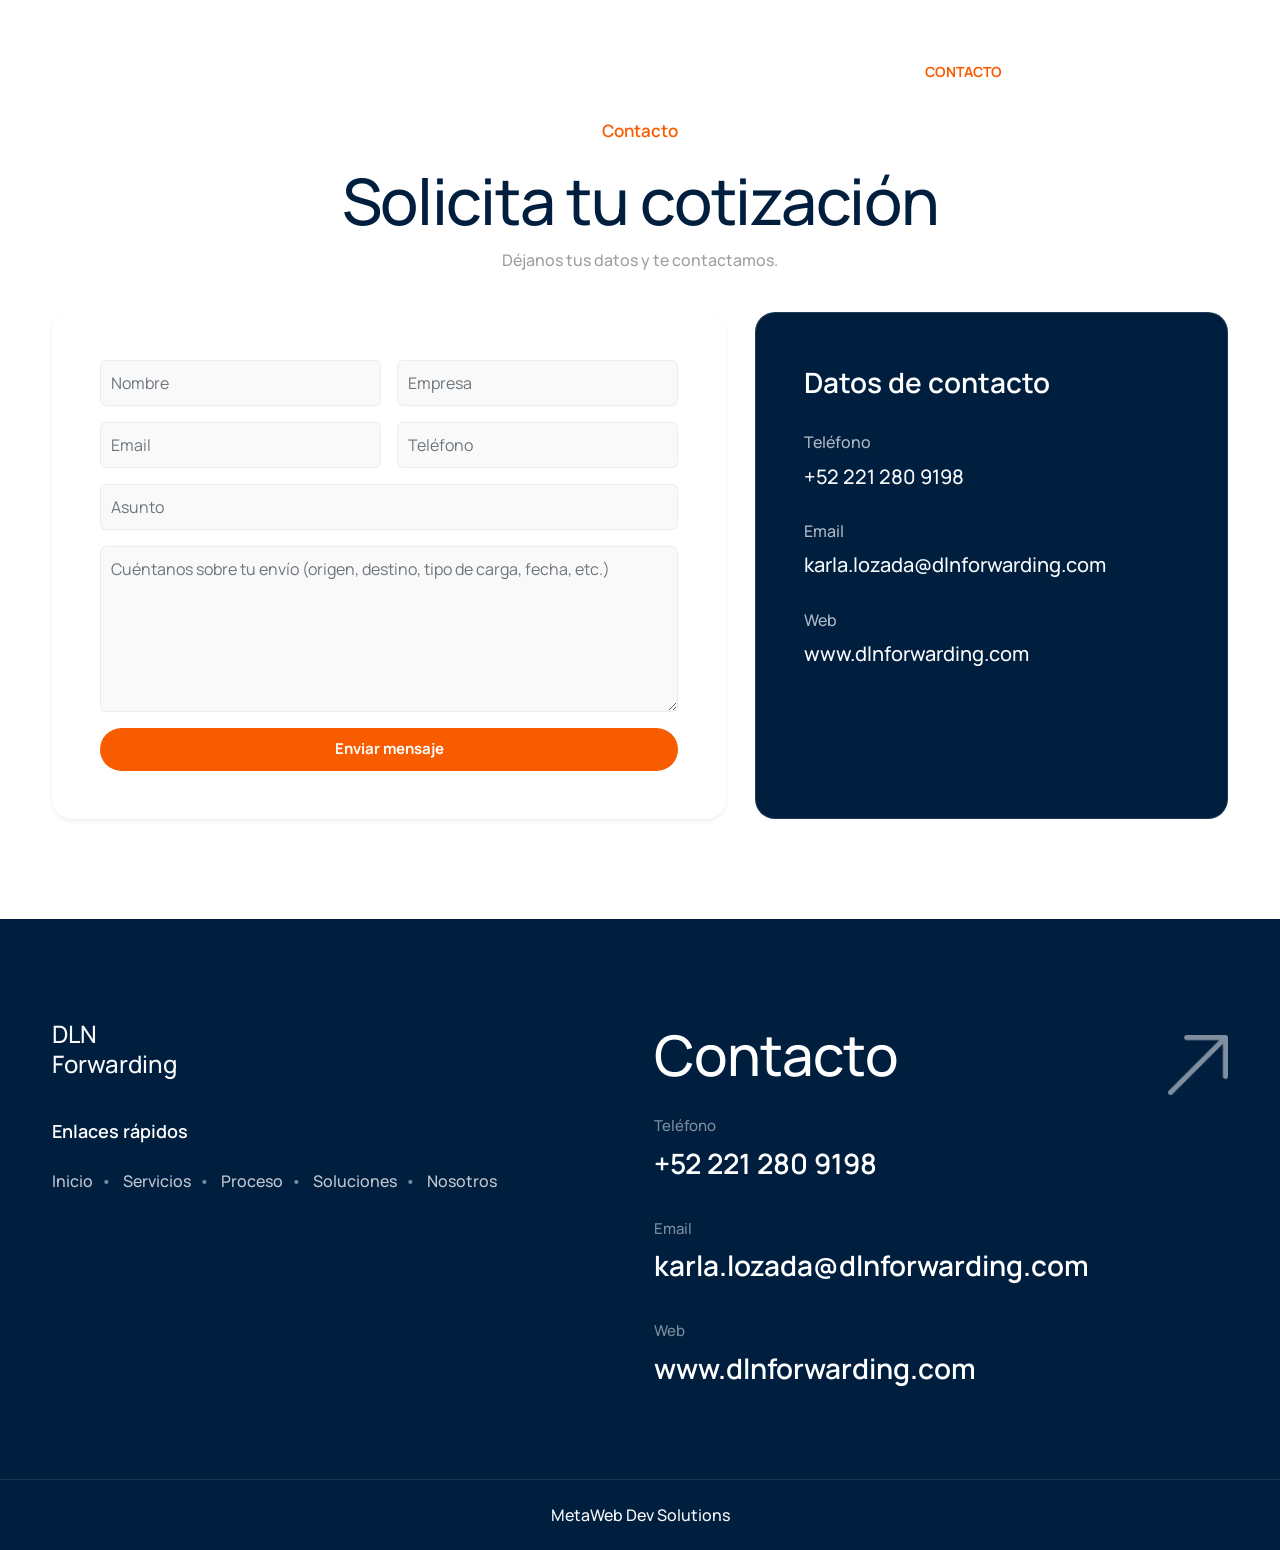
==== commit 9c17d8d7: "contact" ====
--- a/contact.html
+++ b/contact.html
@@ -178,7 +178,7 @@
                 <div class="container">
                     <div class="row">
                         <div class="col-md-12 text-center">
-                            DLN Forwarding by MetaWeb Dev Solutions
+                            MetaWeb Dev Solutions
                         </div>
                     </div>
                 </div>
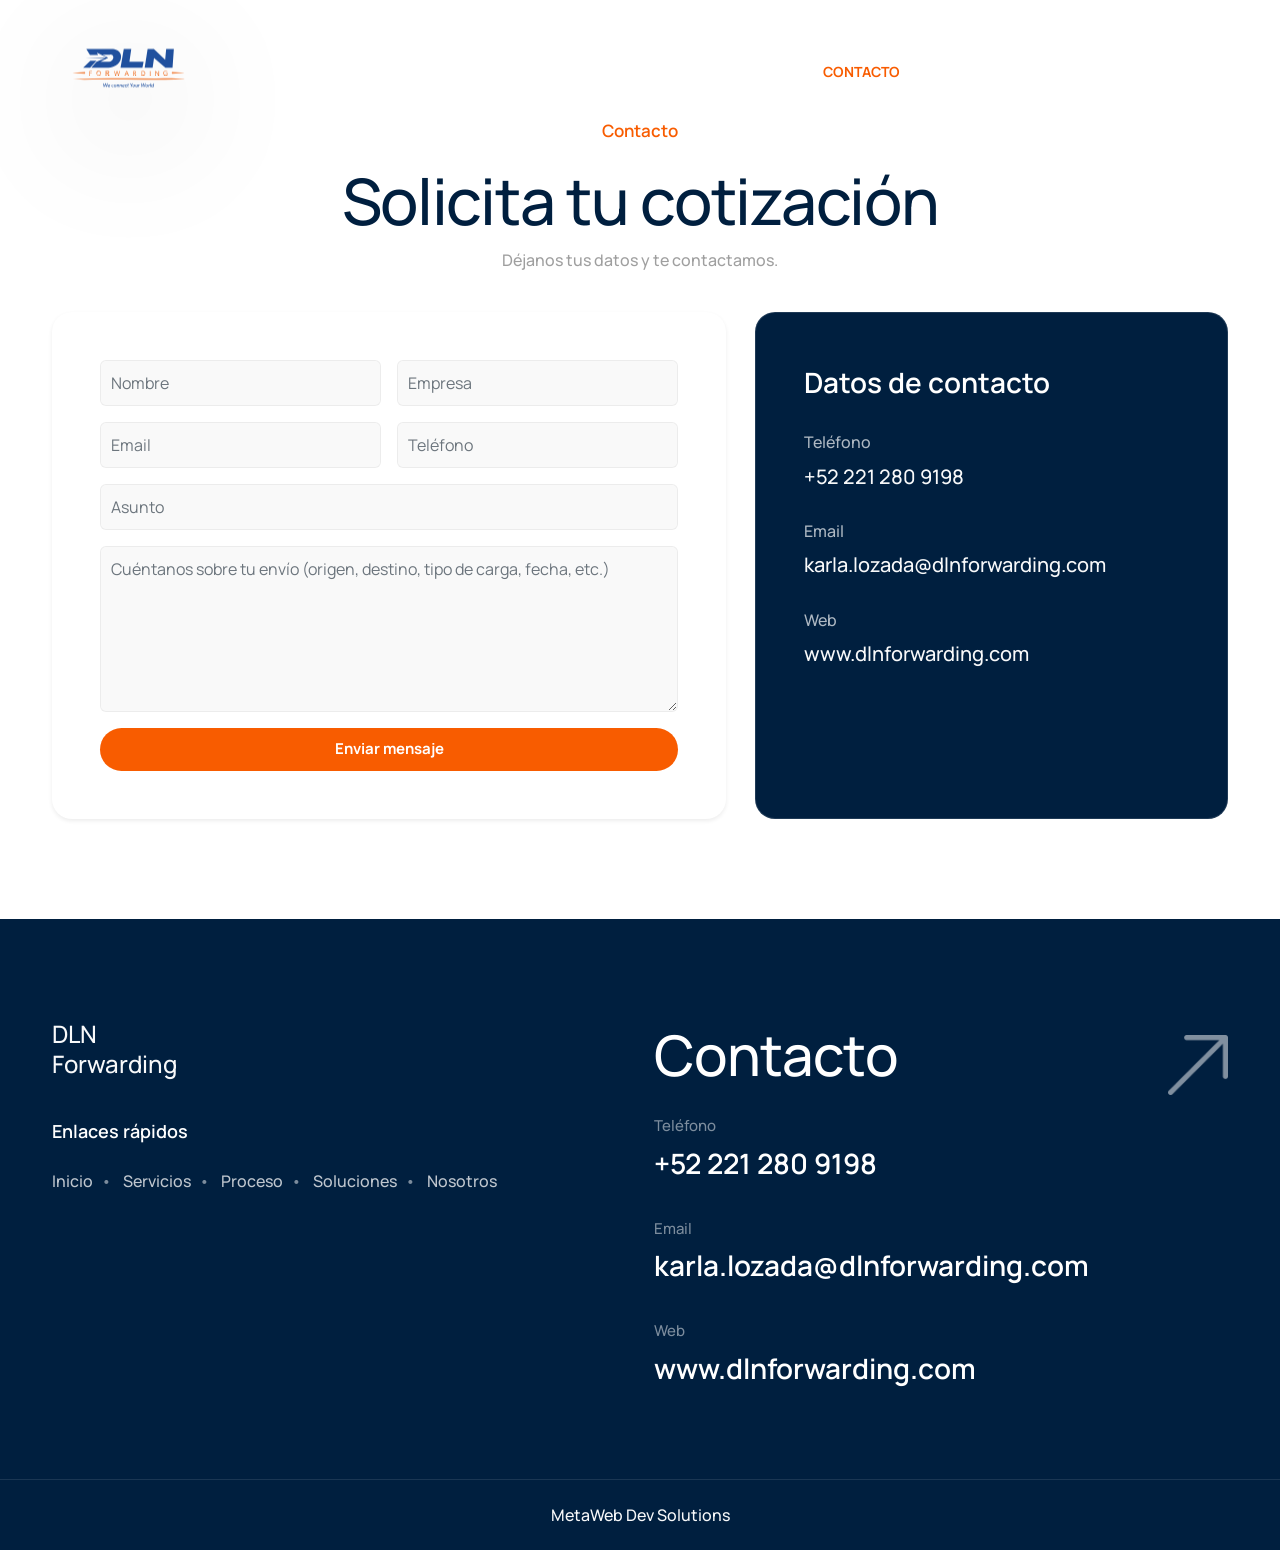
==== commit e69c381d: "updates" ====
--- a/contact.html
+++ b/contact.html
@@ -29,7 +29,7 @@
                             <div class="de-flex-col">
                                 <div id="logo">
                                     <a href="index.html">
-                                        <div class="logo">DLN Forwarding</div>
+                                        <img src="images/misc/dln.svg" alt="DLN Forwarding">
                                     </a>
                                 </div>
                             </div>
@@ -43,9 +43,8 @@
                                 </ul>
                             </div>
                             <div class="de-flex-col">
-                                <div id="btn-extra">
-                                    <span></span>
-                                    <span></span>
+                                <div class="menu_side_area">
+                                    <span id="menu-btn"></span>
                                 </div>
                             </div>
                         </div>
@@ -194,4 +193,3 @@
 </body>
 
 </html>
-
--- a/css/style.css
+++ b/css/style.css
@@ -275,6 +275,9 @@
     -ms-transition: all 0.3s;
     -o-transition: all 0.3s;
     transition: all 0.3s;
+    position: relative;
+    z-index: 10;
+    overflow: visible;
 }
 
 header .logo-2 {
@@ -461,7 +464,26 @@
 }
 
 div#logo img {
-    max-width: var(--logo-width);
+    max-width: 360px;
+    width: auto;
+    height: 30px;
+    display: block;
+    filter: drop-shadow(0 8px 16px rgba(0, 0, 0, .45));
+    transform: scale(4.5);
+    transform-origin: left center;
+}
+
+@media (max-width: 768px) {
+    div#logo img {
+        max-width: 280px;
+        height: 24px;
+        transform: scale(3.5);
+    }
+}
+
+div#logo a {
+    display: inline-flex;
+    align-items: center;
 }
 
 footer .logo-footer {
